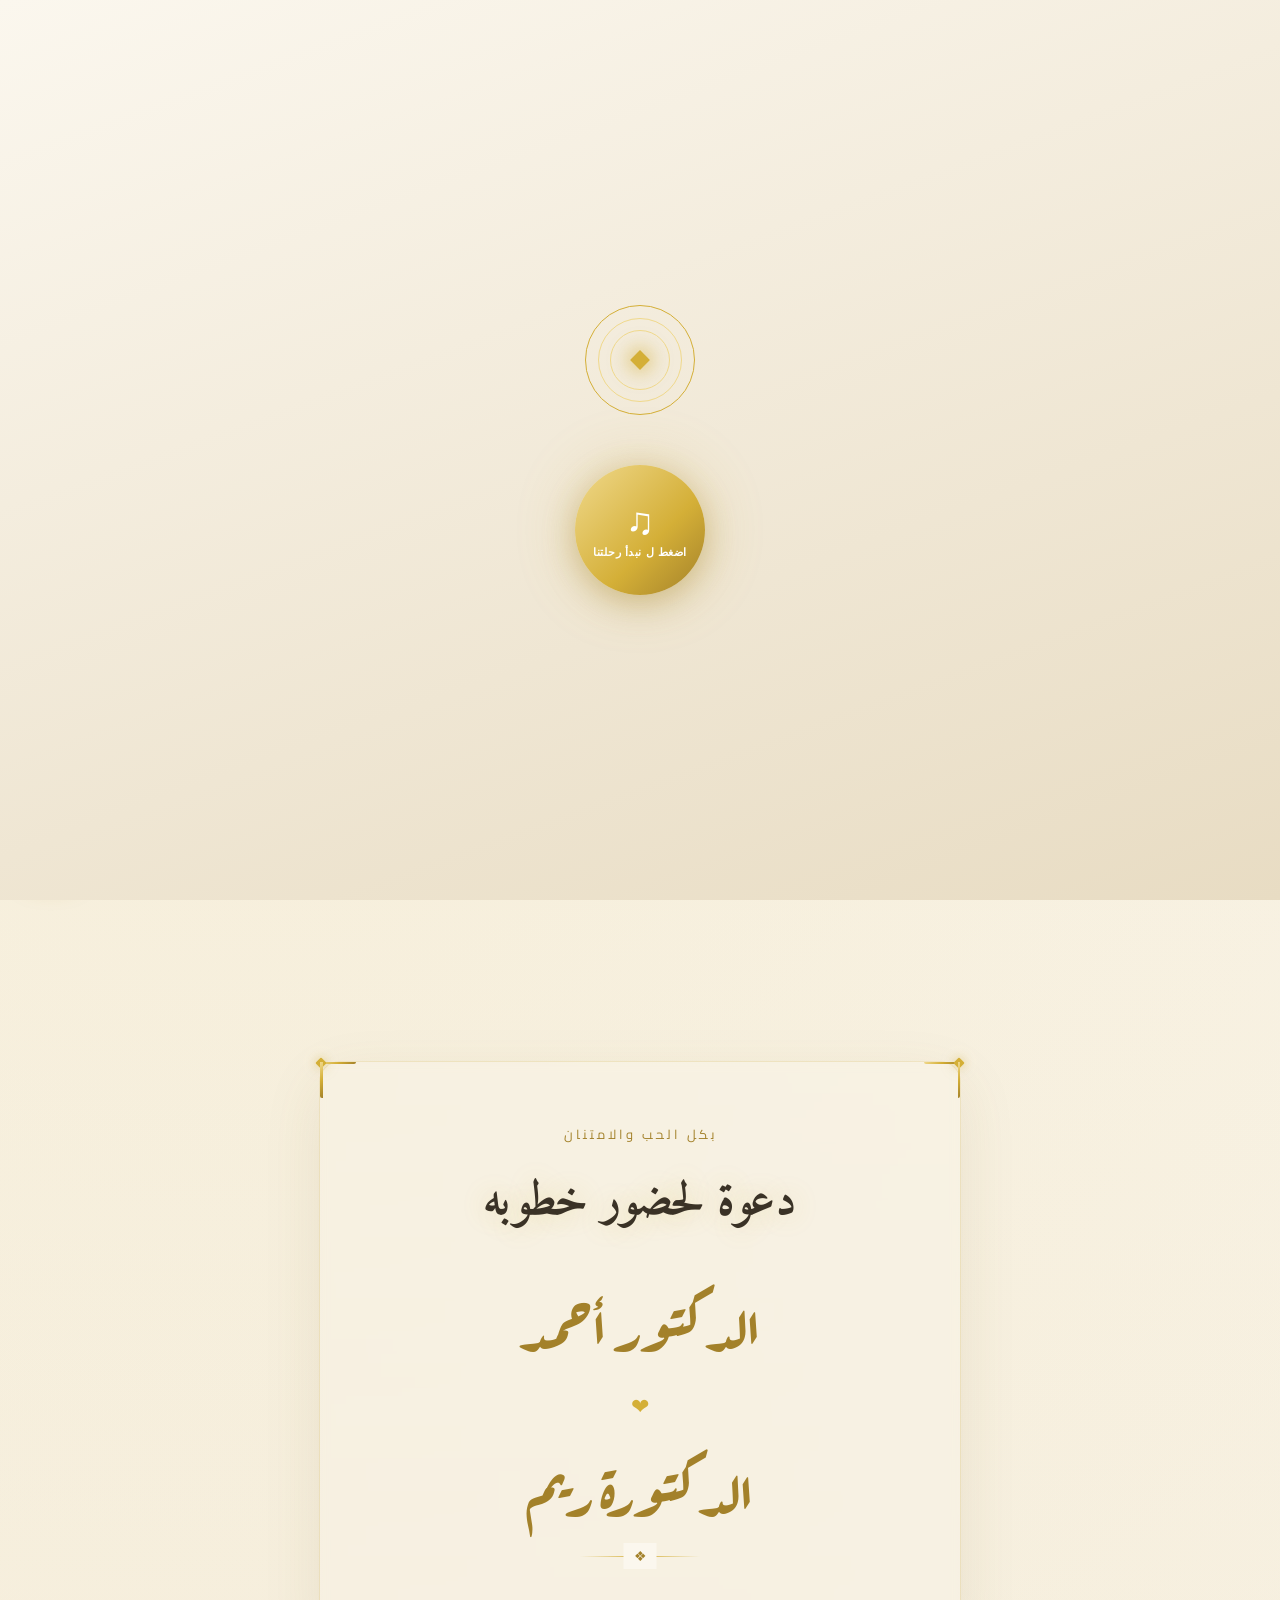
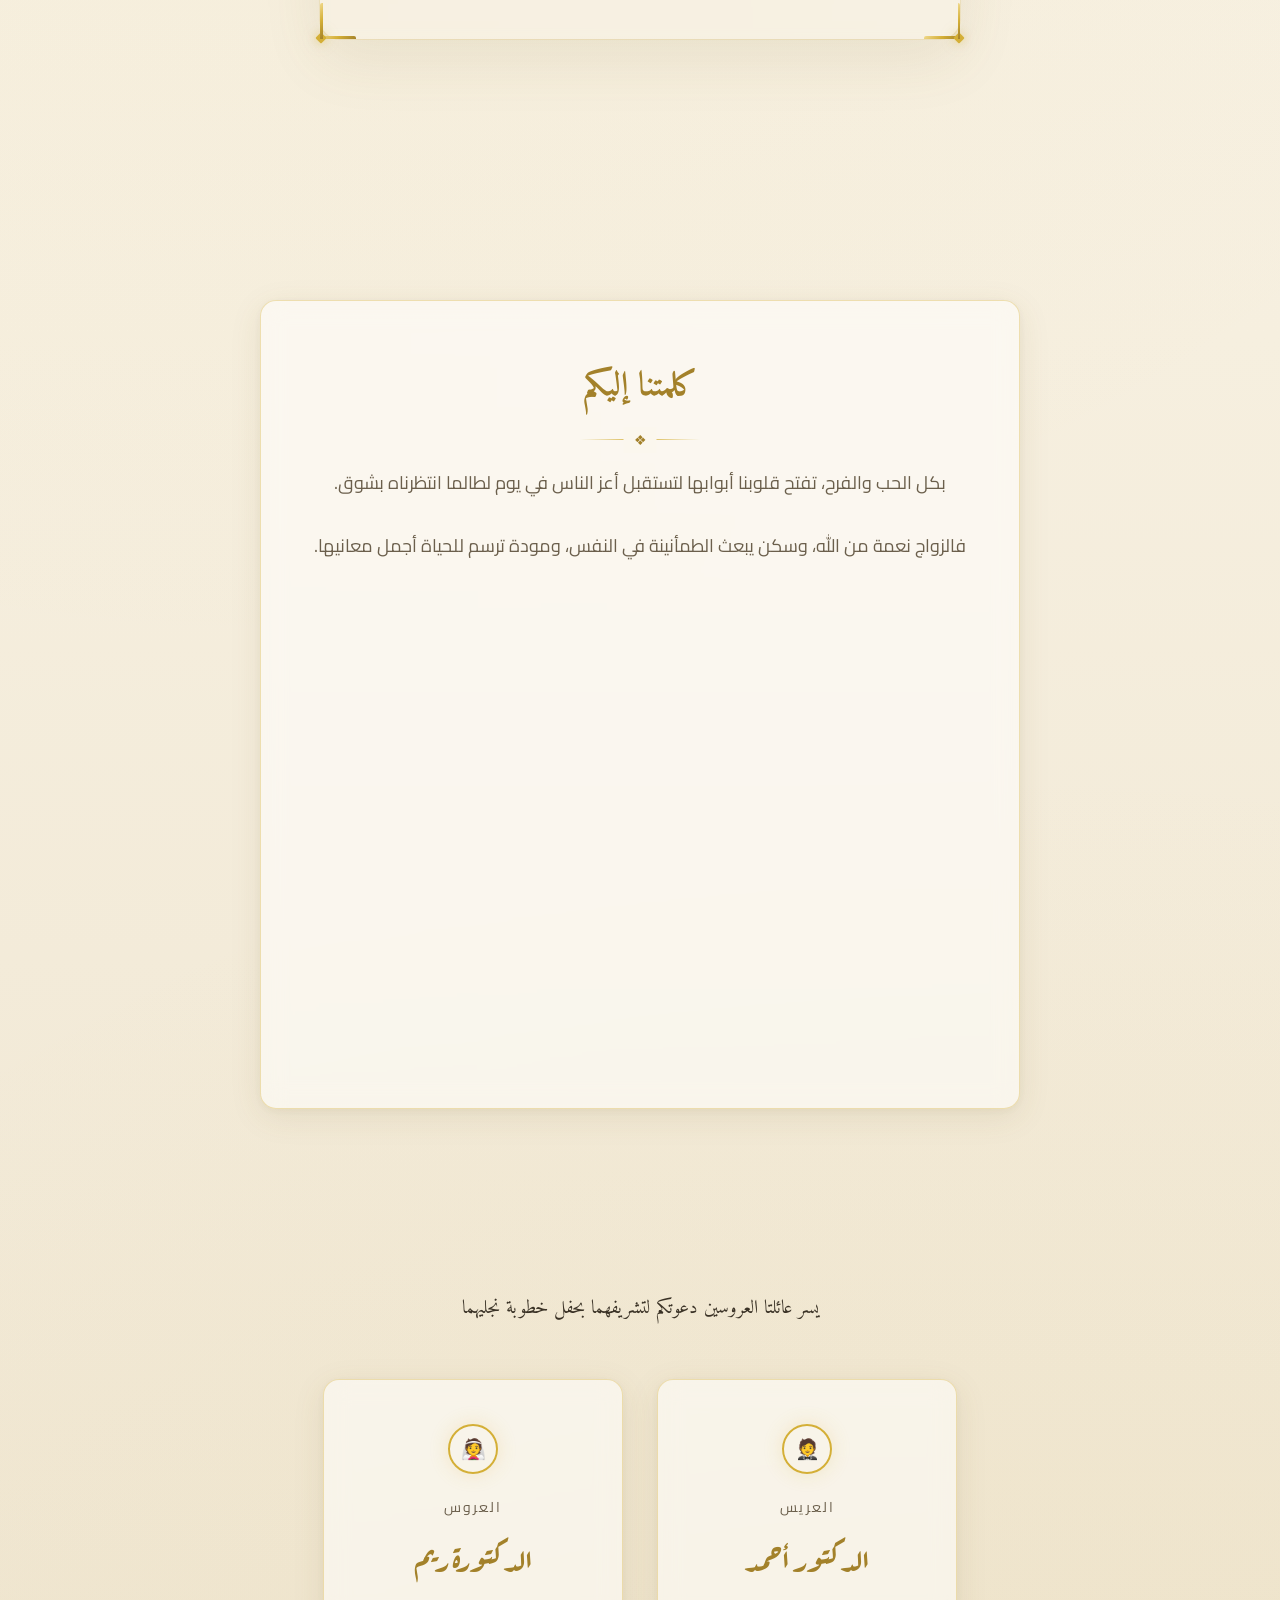
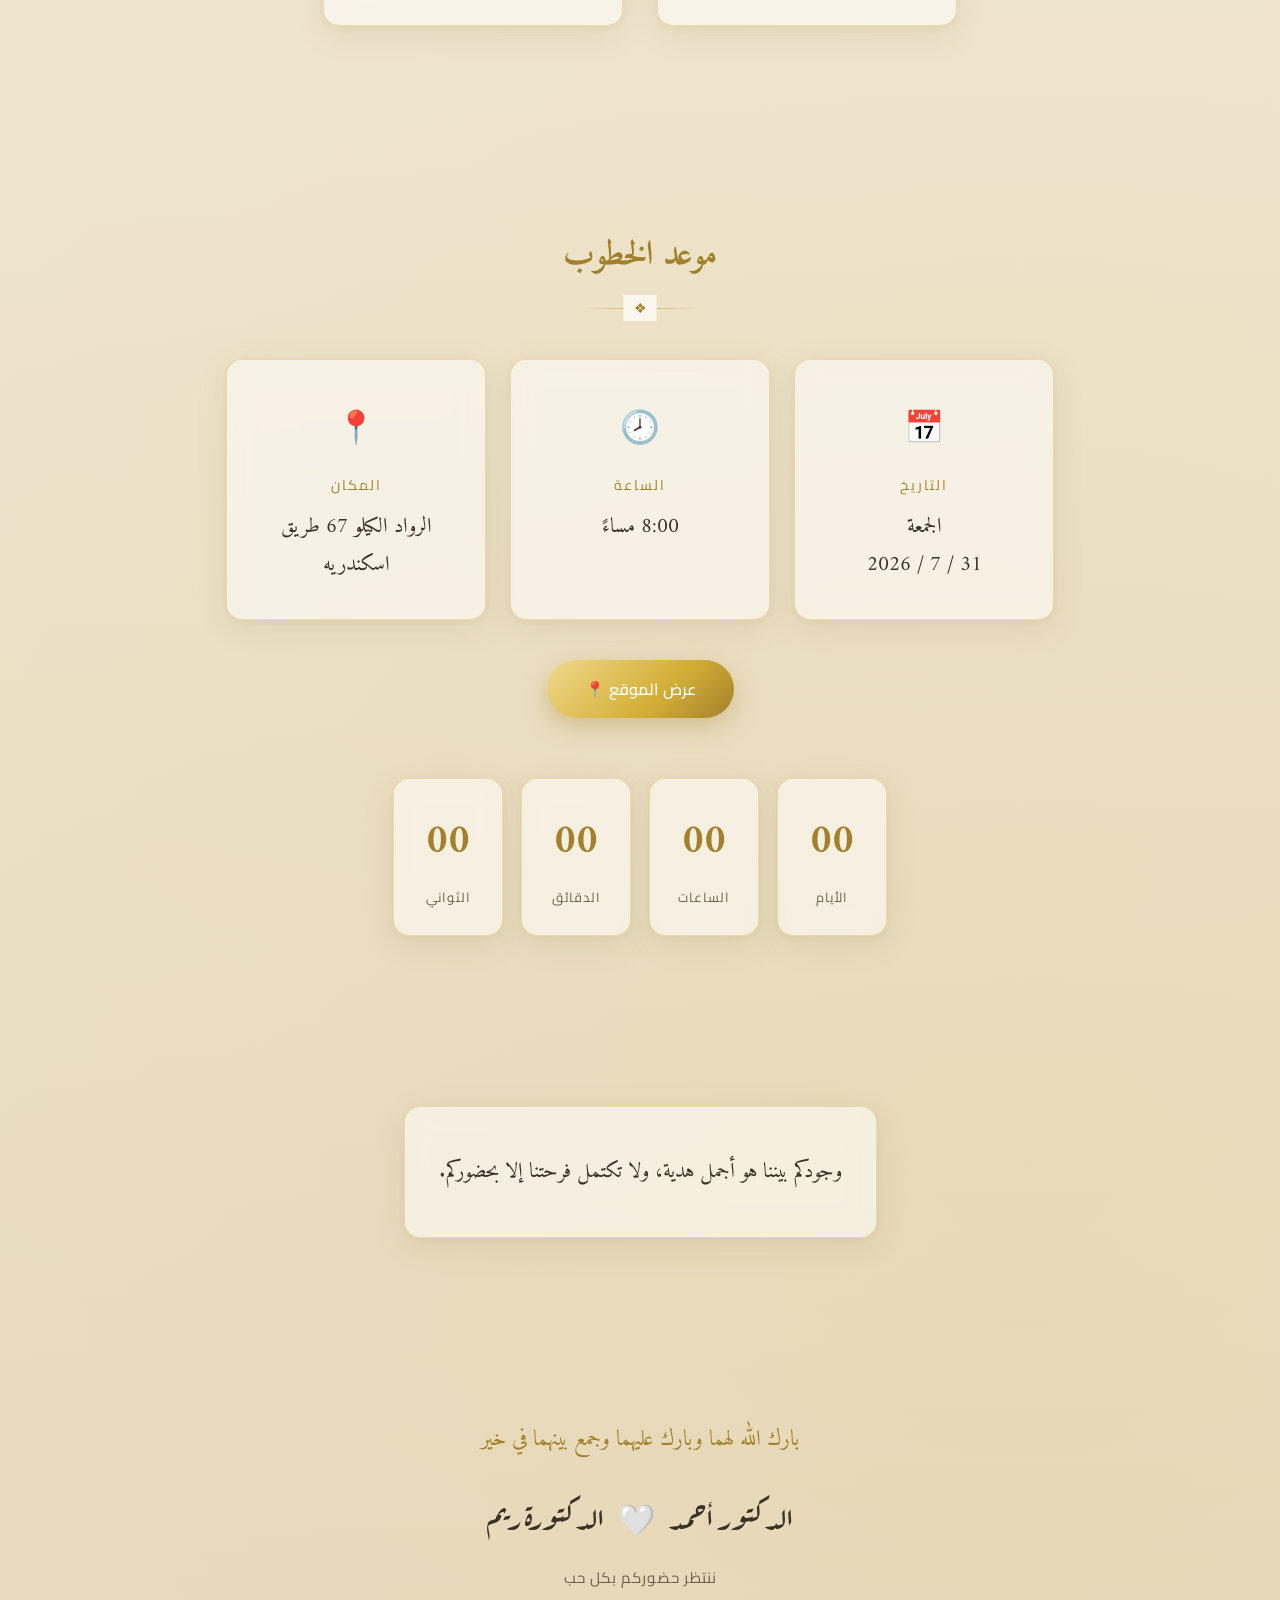
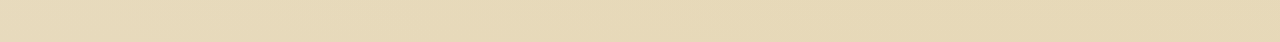
==== index.html @ cba362bc "update files" ====
<!doctype html>
<html lang="ar" dir="rtl">
    <head>
        <meta charset="UTF-8" />
        <meta
            name="viewport"
            content="width=device-width, initial-scale=1.0, maximum-scale=1.0"
        />
        <title>Engagement invitation</title>
        <link rel="icon" type="image/png" href="./Assets/ring.png" />
        <!-- ============================================================
     GOOGLE FONTS
     Amiri      : للخط العربي الكلاسيكي الفخم (العناوين والآية)
     Aref Ruqaa : لخط الأسماء بطابع خط الرقعة الفني
     Cairo      : للنصوص العادية بشكل عصري وواضح
============================================================ -->
        <link rel="preconnect" href="https://fonts.googleapis.com" />
        <link rel="preconnect" href="https://fonts.gstatic.com" crossorigin />
        <link
            href="https://fonts.googleapis.com/css2?family=Amiri:ital,wght@0,400;0,700;1,400&family=Aref+Ruqaa:wght@400;700&family=Cairo:wght@200;300;400;600;700;900&display=swap"
            rel="stylesheet"
        />

        <link rel="stylesheet" href="style.css" />
    </head>
    <body>
        <!-- شاشة التحميل — اضغط لتشغيل الموسيقى -->
        <div id="loader">
            <div class="loader-music-screen">
                <div class="loader-ornament">
                    <div class="loader-diamond"></div>
                </div>
                <button
                    id="musicStartBtn"
                    class="music-start-btn"
                    aria-label="تشغيل الموسيقى"
                >
                    <span class="music-start-icon">♫</span>
                    <span class="music-start-label">اضغط ل نبدأ رحلتنا </span>
                </button>
            </div>
        </div>

        <!-- زخارف جانبية ثابتة على اليمين واليسار -->
        <div class="side-decor side-decor-right" aria-hidden="true">
            <svg viewBox="0 0 80 900" preserveAspectRatio="xMidYMin slice">
                <use href="#side-ornament-pattern"></use>
            </svg>
        </div>
        <div class="side-decor side-decor-left" aria-hidden="true">
            <svg viewBox="0 0 80 900" preserveAspectRatio="xMidYMin slice">
                <use href="#side-ornament-pattern"></use>
            </svg>
        </div>

        <!-- زخارف الحديقة الجانبية (تضاف فوق الذهبية) -->
        <div class="garden-side garden-side-right" aria-hidden="true">
            <svg viewBox="0 0 80 900" preserveAspectRatio="xMidYMin slice">
                <use href="#garden-pattern"></use>
            </svg>
        </div>
        <div class="garden-side garden-side-left" aria-hidden="true">
            <svg viewBox="0 0 80 900" preserveAspectRatio="xMidYMin slice">
                <use href="#garden-pattern"></use>
            </svg>
        </div>

        <!-- أغصان خضراء متحركة في الخلفية -->
        <div class="garden-branch garden-branch-right" aria-hidden="true">
            <div class="garden-branch-inner">
                <div class="garden-branch-secondary"></div>
            </div>
        </div>
        <div class="garden-branch garden-branch-left" aria-hidden="true">
            <div class="garden-branch-inner">
                <div class="garden-branch-secondary"></div>
            </div>
        </div>

        <!-- تعريف نقش الزخرفة الجانبية المكرر (يُستخدم مرتين أعلاه) -->
        <svg width="0" height="0" style="position: absolute">
            <defs>
                <g id="side-ornament-medallion">
                    <circle
                        cx="40"
                        cy="40"
                        r="16"
                        fill="none"
                        stroke="#d4af37"
                        stroke-width="1"
                    />
                    <circle
                        cx="40"
                        cy="40"
                        r="9"
                        fill="none"
                        stroke="#d4af37"
                        stroke-width="0.8"
                    />
                    <path
                        d="M40 18 L47 40 L40 62 L33 40 Z"
                        fill="none"
                        stroke="#d4af37"
                        stroke-width="0.8"
                    />
                    <path
                        d="M18 40 L40 33 L62 40 L40 47 Z"
                        fill="none"
                        stroke="#d4af37"
                        stroke-width="0.8"
                    />
                </g>
                <pattern
                    id="side-ornament-pattern"
                    x="0"
                    y="0"
                    width="80"
                    height="180"
                    patternUnits="userSpaceOnUse"
                >
                    <line
                        x1="40"
                        y1="0"
                        x2="40"
                        y2="180"
                        stroke="#d4af37"
                        stroke-width="0.6"
                        stroke-dasharray="1 5"
                    />
                    <use href="#side-ornament-medallion" x="0" y="10" />
                    <path
                        d="M40 100 C 20 110, 20 140, 40 150 C 60 140, 60 110, 40 100 Z"
                        fill="none"
                        stroke="#d4af37"
                        stroke-width="0.8"
                    />
                    <circle cx="40" cy="125" r="3" fill="#d4af37" />
                </pattern>

                <!-- نقش أوراق وزهور الحديقة (Garden Patterns) -->
                <g id="garden-leaf">
                    <path
                        d="M0 0 C 8 -12, 20 -12, 28 0 C 20 12, 8 12, 0 0Z"
                        fill="var(--green-sage)"
                        opacity="0.5"
                    />
                    <path
                        d="M0 0 L 28 0"
                        stroke="var(--green-moss)"
                        stroke-width="0.8"
                        opacity="0.6"
                    />
                </g>
                <g id="garden-flower">
                    <circle
                        cx="0"
                        cy="-6"
                        r="5"
                        fill="var(--green-pale)"
                        opacity="0.45"
                    />
                    <circle
                        cx="6"
                        cy="2"
                        r="5"
                        fill="var(--green-pale)"
                        opacity="0.45"
                    />
                    <circle
                        cx="-6"
                        cy="2"
                        r="5"
                        fill="var(--green-pale)"
                        opacity="0.45"
                    />
                    <circle
                        cx="0"
                        cy="0"
                        r="3"
                        fill="var(--green-sage)"
                        opacity="0.6"
                    />
                </g>
                <g id="garden-vine">
                    <path
                        d="M0 0 Q 10 -15, 5 -30 T 10 -60"
                        fill="none"
                        stroke="var(--green-moss)"
                        stroke-width="1.5"
                        opacity="0.4"
                    />
                    <circle
                        cx="5"
                        cy="-30"
                        r="4"
                        fill="var(--green-pale)"
                        opacity="0.4"
                    />
                    <path
                        d="M5 -30 Q 12 -35, 8 -42"
                        fill="none"
                        stroke="var(--green-moss)"
                        stroke-width="1"
                        opacity="0.35"
                    />
                </g>
                <pattern
                    id="garden-pattern"
                    x="0"
                    y="0"
                    width="80"
                    height="200"
                    patternUnits="userSpaceOnUse"
                >
                    <use
                        href="#garden-leaf"
                        x="25"
                        y="20"
                        transform="scale(0.8) rotate(-20 40 20)"
                    />
                    <use
                        href="#garden-flower"
                        x="30"
                        y="70"
                        transform="scale(0.7)"
                    />
                    <use
                        href="#garden-vine"
                        x="35"
                        y="140"
                        transform="scale(0.9)"
                    />
                    <use
                        href="#garden-leaf"
                        x="20"
                        y="110"
                        transform="scale(0.6) rotate(30 40 110)"
                    />
                    <use
                        href="#garden-flower"
                        x="35"
                        y="170"
                        transform="scale(0.5)"
                    />
                </pattern>
            </defs>
        </svg>

        <!-- زهور متساقطة من الجانبين أثناء التمرير -->
        <div id="side-flowers" aria-hidden="true"></div>

        <!-- جسيمات ذهبية وبتلات عائمة في الخلفية -->
        <div id="particles"></div>

        <!-- ============================================================
     القسم 1: الافتتاحية الدينية
============================================================ -->
        <section id="opening">
            <p class="opening-line" id="bismillah">بسم الله الرحمن الرحيم</p>
            <p class="opening-line" id="ayah">
                ﴿ وَمِنْ آيَاتِهِ أَنْ خَلَقَ لَكُم مِّنْ أَنفُسِكُمْ أَزْوَاجًا
                لِّتَسْكُنُوا إِلَيْهَا وَجَعَلَ بَيْنَكُم مَّوَدَّةً وَرَحْمَةً
                ﴾
            </p>
            <p class="opening-line" id="sadaqallah">صدق الله العظيم</p>
        </section>

        <!-- ============================================================
     القسم 2: العنوان الرئيسي والأسماء
============================================================ -->
        <section id="hero">
            <div class="hero-frame reveal">
                <div class="corner tl"><div class="diamond"></div></div>
                <div class="corner tr"><div class="diamond"></div></div>
                <div class="corner bl"><div class="diamond"></div></div>
                <div class="corner br"><div class="diamond"></div></div>

                <p class="eyebrow">بكل الحب والامتنان</p>
                <h1 class="main-title">دعوة لحضور خطوبه</h1>

                <div class="names-wrap">
                    <div class="name">الدكتور أحمد</div>
                    <div class="heart">❤</div>
                    <div class="name">الدكتورة ريم</div>
                </div>

                <div class="gold-divider"></div>
            </div>
        </section>

        <!-- ============================================================
     القسم 3: الكلمة الرئيسية
============================================================ -->
        <section id="speech">
            <div class="speech-card glass-card reveal">
                <h2 class="section-title">كلمتنا إليكم</h2>
                <div class="gold-divider"></div>
                <div class="speech-text" id="speechText">
                    <p>
                        بكل الحب والفرح، تفتح قلوبنا أبوابها لتستقبل أعز الناس
                        في يوم لطالما انتظرناه بشوق.
                    </p>
                    <p>
                        فالزواج نعمة من الله، وسكن يبعث الطمأنينة في النفس،
                        ومودة ترسم للحياة أجمل معانيها.
                    </p>
                    <p>
                        ونحن، إذ نتهيأ لنبدأ معًا رحلة جديدة، نستحضر قول الله
                        تعالى في المودة والرحمة بين الزوجين.
                    </p>
                    <p>
                        نتشرف بحضوركم في هذه المناسبة الغالية على قلوبنا،
                        فوجودكم يزيدها بهاءً ويضفي عليها معنى أعمق.
                    </p>
                    <p>
                        مشاركتكم لنا هذه اللحظة تزيد فرحتنا وتجعلها ذكرى لا
                        تُنسى في سجل الأيام الجميلة.
                    </p>
                    <p>
                        فحضوركم يسعدنا، ويجعل من هذا اليوم عرسًا يليق بمحبتكم
                        الصادقة وصحبتكم الكريمة.
                    </p>
                    <p>
                        نحتفل اليوم ببداية رحلة جديدة، عنوانها الوفاء، وزادها
                        الصبر، وغايتها رضا الله سبحانه.
                    </p>
                    <p>
                        ونسأل الله أن يديم بيننا المودة والرحمة، وأن يجعل هذا
                        الزواج بداية خير وبركة وسعادة تدوم.
                    </p>
                    <p>
                        فأهلاً بكم أحبتنا، في يوم نخطّ فيه أجمل بداياتنا، ونكتب
                        أول سطر في قصة عمرنا معًا.
                    </p>
                </div>
            </div>
        </section>

        <!-- ============================================================
     القسم 4: دعوة عائلتي العروسين
============================================================ -->
        <section id="family">
            <p class="family-intro reveal">
                يسر عائلتا العروسين دعوتكم لتشريفهما بحفل خطوبة نجليهما
            </p>
            <div class="couple-cards">
                <div class="couple-card glass-card shimmer-border reveal">
                    <div class="ring">🤵</div>
                    <p class="role">العريس</p>
                    <p class="cname">الدكتور أحمد</p>
                </div>
                <div class="couple-card glass-card shimmer-border reveal">
                    <div class="ring">👰</div>
                    <p class="role">العروس</p>
                    <p class="cname">الدكتورة ريم</p>
                </div>
            </div>
        </section>

        <!-- ============================================================
     القسم 5: موعد الحفل + العد التنازلي
============================================================ -->
        <section id="details">
            <h2 class="section-title reveal">موعد الخطوب</h2>
            <div class="gold-divider reveal"></div>

            <div class="details-grid">
                <div class="detail-card glass-card reveal">
                    <span class="icon">📅</span>
                    <p class="label">التاريخ</p>
                    <p class="value">الجمعة<br />31 / 7 / 2026</p>
                </div>
                <div class="detail-card glass-card reveal">
                    <span class="icon">🕗</span>
                    <p class="label">الساعة</p>
                    <p class="value">8:00 مساءً</p>
                </div>
                <div class="detail-card glass-card reveal">
                    <span class="icon">📍</span>
                    <p class="label">المكان</p>
                    <p class="value">الرواد الكيلو 67 طريق اسكندريه</p>
                </div>
            </div>

            <a
                class="map-btn reveal"
                href="https://maps.app.goo.gl/qKMHDVaSjHWZFryL8?g_st=aw"
                target="_blank"
                rel="noopener"
            >
                عرض الموقع 📍
            </a>

            <!-- العد التنازلي -->
            <div class="countdown reveal" id="countdown">
                <div class="count-box">
                    <span class="count-num" id="cd-days">00</span>
                    <p class="count-label">الأيام</p>
                </div>
                <div class="count-box">
                    <span class="count-num" id="cd-hours">00</span>
                    <p class="count-label">الساعات</p>
                </div>
                <div class="count-box">
                    <span class="count-num" id="cd-minutes">00</span>
                    <p class="count-label">الدقائق</p>
                </div>
                <div class="count-box">
                    <span class="count-num" id="cd-seconds">00</span>
                    <p class="count-label">الثواني</p>
                </div>
            </div>
        </section>

        <!-- ============================================================
     القسم 7: رسالة للضيوف
============================================================ -->
        <section id="guest-message">
            <div class="message-card glass-card shimmer-border reveal">
                وجودكم بيننا هو أجمل هدية، ولا تكتمل فرحتنا إلا بحضوركم.
            </div>
        </section>

        <!--
============================================================
     التذييل
============================================================
-->
        <footer>
            <p class="footer-dua reveal">
                بارك الله لهما وبارك عليهما وجمع بينهما في خير
            </p>
            <div class="footer-names reveal">
                <span>الدكتور أحمد</span>
                <span>🤍</span>
                <span>الدكتورة ريم</span>
            </div>
            <p class="footer-wait reveal">ننتظر حضوركم بكل حب</p>
        </footer>

        <!-- مؤشر صغير لحالة الموسيقى (يظهر بعد الضغط على زر التشغيل) -->
        <div
            id="music-indicator"
            aria-label="حالة الموسيقى"
            title="الموسيقى تعمل — اضغط للكتم"
        >
            <span class="dot" id="musicDot"></span>
            <span id="musicIcon">🔊</span>
        </div>

        <!-- الموسيقى الخلفية — ضع ملف music.mp3 بجانب هذا الملف -->
        <audio id="bgMusic" src="music.mp3" loop preload="auto"></audio>

        <script src="script.js"></script>
    </body>
</html>
---- style.css ----
/* ==========================================================
   CSS VARIABLES — لوحة الألوان الفاخرة
========================================================== */
:root{
  --white:#ffffff;
  --ivory:#fbf7ee;
  --cream:#f6efdf;
  --beige:#e8dcc3;
  --gold:#d4af37;
  --gold-light:#f0d98c;
  --gold-dark:#a3812a;
  --ink:#3a3226;
  --ink-soft:#6b5f4c;
  --shadow:rgba(120,95,35,0.18);
  --glass:rgba(255,255,255,0.55);
  --glass-border:rgba(212,175,55,0.35);
  --green-sage:#8a9a6e;
  --green-moss:#7a8c62;
  --green-pale:#c7d9b7;
}

*{ box-sizing:border-box; margin:0; padding:0; }

html{ scroll-behavior:smooth; }

body{
  font-family:'Cairo', sans-serif;
  background:
    radial-gradient(circle at 20% 10%, rgba(212,175,55,0.08), transparent 40%),
    radial-gradient(circle at 80% 90%, rgba(212,175,55,0.10), transparent 45%),
    linear-gradient(180deg, var(--ivory), var(--cream) 40%, var(--beige) 100%);
  color:var(--ink);
  overflow-x:hidden;
  position:relative;
  min-height:100vh;
}

/* نقش خلفية إسلامي هندسي خفيف باستخدام SVG مكرر */
body::before{
  content:"";
  position:fixed;
  inset:0;
  z-index:0;
  pointer-events:none;
  opacity:0.35;
  background-image:url("data:image/svg+xml,%3Csvg xmlns='http://www.w3.org/2000/svg' width='140' height='140' viewBox='0 0 140 140'%3E%3Cg fill='none' stroke='%23d4af37' stroke-width='0.6' opacity='0.35'%3E%3Ccircle cx='70' cy='70' r='34'/%3E%3Ccircle cx='0' cy='0' r='34'/%3E%3Ccircle cx='140' cy='0' r='34'/%3E%3Ccircle cx='0' cy='140' r='34'/%3E%3Ccircle cx='140' cy='140' r='34'/%3E%3Cpath d='M70 36 L104 70 L70 104 L36 70 Z'/%3E%3C/g%3E%3C/svg%3E");
  background-size:140px 140px;
  animation:bgDrift 60s linear infinite;
}
@keyframes bgDrift{
  from{ background-position:0 0; }
  to{ background-position:280px 280px; }
}


section{ position:relative; z-index:1; }

/* ==========================================================
   زخارف جانبية ثابتة (يمين ويسار) — إطار زفافي مزخرف
========================================================== */
.side-decor{
  position:fixed;
  top:0;
  height:100vh;
  width:70px;
  z-index:3;
  pointer-events:none;
  opacity:0.55;
  overflow:hidden;
}
.side-decor svg{
  width:100%;
  height:100%;
  animation:sideDecorDrift 40s linear infinite;
}
.side-decor-right{
  right:0;
  border-left:1px solid rgba(212,175,55,0.25);
  background:linear-gradient(to left, rgba(212,175,55,0.05), transparent);
}
.side-decor-left{
  left:0;
  border-right:1px solid rgba(212,175,55,0.25);
  background:linear-gradient(to right, rgba(212,175,55,0.05), transparent);
  transform:scaleX(-1); /* عكس الزخرفة لتكون مرآة للجهة اليمنى */
}
@keyframes sideDecorDrift{
  from{ transform:translateY(0); }
  to{ transform:translateY(-180px); }
}

@media (max-width:760px){
  .side-decor{ width:34px; opacity:0.4; }
  .garden-branch{ width:60px; opacity:0.3; }
  .garden-side{ width:34px; opacity:0.25; }
  .bird{ opacity:0.5; }
}
@media (max-width:480px){
  .side-decor{ display:none; }
  .garden-branch{ width:40px; opacity:0.2; }
  .garden-side{ display:none; }
  .bird{ opacity:0.35; transform:scale(0.7); }
}

@media print{
  .garden-branch,
  .garden-side,
  .bird{ display:none !important; }
}

/* ==========================================================
   شاشة التحميل الأولى
========================================================== */
#loader{
  position:fixed; inset:0; z-index:9999;
  background:linear-gradient(160deg, var(--ivory), var(--beige));
  display:flex; align-items:center; justify-content:center;
  transition:opacity 1.1s ease, visibility 1.1s ease;
}
#loader.hide{ opacity:0; visibility:hidden; }
.loader-ornament{
  width:110px; height:110px;
  border:1.5px solid var(--gold);
  border-radius:50%;
  display:flex; align-items:center; justify-content:center;
  position:relative;
  animation:loaderSpin 3s linear infinite;
}
.loader-ornament::before,
.loader-ornament::after{
  content:"";
  position:absolute; inset:12px;
  border:1px solid var(--gold-light);
  border-radius:50%;
}
.loader-ornament::after{ inset:24px; }
.loader-diamond{
  width:14px; height:14px;
  background:var(--gold);
  transform:rotate(45deg);
  box-shadow:0 0 18px 4px rgba(212,175,55,0.55);
}
@keyframes loaderSpin{ to{ transform:rotate(360deg); } }

.loader-music-screen{
  display:flex; flex-direction:column;
  align-items:center; gap:50px;
}
.music-start-btn{
  background:linear-gradient(135deg, var(--gold-light), var(--gold) 60%, var(--gold-dark));
  border:none;
  border-radius:50%;
  width:130px; height:130px;
  cursor:pointer;
  display:flex; flex-direction:column;
  align-items:center; justify-content:center;
  gap:6px;
  box-shadow:0 8px 32px rgba(163,129,42,0.4), 0 0 60px rgba(212,175,55,0.25);
  transition:transform .4s ease, box-shadow .4s ease;
  animation:musicBtnPulse 2.5s ease-in-out infinite;
  position:relative;
}
.music-start-btn:hover{
  transform:scale(1.08);
  box-shadow:0 14px 40px rgba(163,129,42,0.55), 0 0 80px rgba(212,175,55,0.35);
}
.music-start-btn:active{
  transform:scale(0.95);
}
.music-start-icon{
  font-size:38px;
  color:var(--white);
  line-height:1;
}
.music-start-label{
  font-size:11px;
  color:var(--white);
  font-weight:600;
  letter-spacing:0.5px;
}
.music-start-sub{
  font-size:10px;
  color:rgba(255,255,255,0.8);
  font-family:'Amiri', serif;
}
@keyframes musicBtnPulse{
  0%,100%{ transform:scale(1); box-shadow:0 8px 32px rgba(163,129,42,0.4), 0 0 60px rgba(212,175,55,0.25); }
  50%{ transform:scale(1.05); box-shadow:0 8px 32px rgba(163,129,42,0.5), 0 0 80px rgba(212,175,55,0.35); }
}

/* ==========================================================
   جسيمات ذهبية عائمة (خلفية دائمة)
========================================================== */
#particles{
  position:fixed; inset:0;
  pointer-events:none;
  z-index:2;
  overflow:hidden;
}
.particle{
  position:absolute;
  bottom:-10px;
  width:6px; height:6px;
  background:radial-gradient(circle, var(--gold-light), var(--gold));
  border-radius:50%;
  opacity:0.7;
  box-shadow:0 0 6px 1px rgba(212,175,55,0.6);
  animation:floatUp linear infinite;
}
@keyframes floatUp{
  0%{ transform:translateY(0) translateX(0) scale(1); opacity:0; }
  10%{ opacity:0.8; }
  100%{ transform:translateY(-110vh) translateX(var(--drift,20px)) scale(0.4); opacity:0; }
}

/* بتلات عائمة (petals) */
.petal{
  position:absolute; top:-20px;
  font-size:18px;
  color:var(--gold);
  opacity:0.55;
  animation:petalFall linear infinite;
  user-select:none;
}
@keyframes petalFall{
  0%{ transform:translateY(0) rotate(0deg); opacity:0; }
  10%{ opacity:0.6; }
  100%{ transform:translateY(115vh) rotate(360deg); opacity:0; }
}

/* ==========================================================
   غصن أخضر متحرك في الخلفية (Garden Branches)
========================================================== */
.garden-branch{
  position:fixed;
  top:0;
  height:100vh;
  width:120px;
  z-index:0;
  pointer-events:none;
  opacity:0.4;
  overflow:hidden;
}
.garden-branch-right{
  right:0;
}
.garden-branch-left{
  left:0;
  transform:scaleX(-1);
}
.garden-branch::before,
.garden-branch::after{
  content:"";
  position:absolute;
  border-radius:50%;
}
/* branch trunk */
.garden-branch::before{
  bottom:0;
  left:50%;
  width:8px;
  height:70%;
  background:linear-gradient(to top, var(--green-moss), var(--green-sage));
  border-radius:4px;
  transform-origin:bottom center;
}
/* branch foliage curve */
.garden-branch::after{
  bottom:30%;
  left:50%;
  width:60px;
  height:100px;
  background:radial-gradient(ellipse at center, var(--green-sage), transparent 70%);
  transform-origin:center bottom;
}

@keyframes branchSway{
  0%,100%{ transform:rotate(-2deg); }
  50%{ transform:rotate(3deg); }
}
.garden-branch-right .garden-branch-inner{
  animation:branchSway 6s ease-in-out infinite;
  transform-origin:bottom center;
}
.garden-branch-left .garden-branch-inner{
  animation:branchSway 6s ease-in-out infinite;
  animation-delay:-3s;
  transform-origin:bottom center;
}

/* branch secondary shapes */
.garden-branch-secondary{
  position:absolute;
  bottom:25%;
  left:40%;
  width:50px;
  height:80px;
  background:radial-gradient(ellipse at center, var(--green-pale), transparent 65%);
  border-radius:50%;
  animation:branchSway 7s ease-in-out infinite;
  transform-origin:bottom center;
}
.garden-branch-left .garden-branch-secondary{
  animation-delay:-1.5s;
}

/* ==========================================================
   زخارف الحديقة الجانبية (Garden Side Decorations)
========================================================== */
.garden-side{
  position:fixed;
  top:0;
  height:100vh;
  width:70px;
  z-index:2;
  pointer-events:none;
  opacity:0.35;
  overflow:hidden;
}
.garden-side svg{
  width:100%;
  height:100%;
  animation:gardenSway 8s ease-in-out infinite;
}
.garden-side-right{
  right:0;
}
.garden-side-left{
  left:0;
  transform:scaleX(-1);
}
@keyframes gardenSway{
  0%,100%{ transform:rotate(-1.5deg) translateY(0); }
  50%{ transform:rotate(1.5deg) translateY(-4px); }
}

/* ==========================================================
   طيور متحركة (Animated Birds)
========================================================== */
.bird{
  position:fixed;
  z-index:1;
  pointer-events:none;
  color:var(--green-moss);
  opacity:0.7;
}
.bird svg{
  width:100%;
  height:100%;
  animation:birdFlap var(--flap-speed,0.4s) ease-in-out infinite;
}

.bird-fly{
  animation:birdFly var(--fly-duration,10s) ease-in-out forwards;
}
.bird-fly-rtl{
  animation:birdFlyRTL var(--fly-duration,10s) ease-in-out forwards;
}

@keyframes birdFly{
  0%{ transform:translateX(-20vw) translateY(0) scaleX(1); opacity:0; }
  5%{ opacity:0.7; }
  45%{ transform:translateX(40vw) translateY(calc(var(--fly-drift,-30px))) scaleX(1); }
  95%{ opacity:0.7; }
  100%{ transform:translateX(120vw) translateY(0) scaleX(1); opacity:0; }
}
@keyframes birdFlyRTL{
  0%{ transform:translateX(120vw) translateY(0) scaleX(-1); opacity:0; }
  5%{ opacity:0.7; }
  45%{ transform:translateX(40vw) translateY(calc(var(--fly-drift,-30px))) scaleX(-1); }
  95%{ opacity:0.7; }
  100%{ transform:translateX(-20vw) translateY(0) scaleX(-1); opacity:0; }
}
@keyframes birdFlap{
  0%,100%{ transform:scaleY(1); }
  50%{ transform:scaleY(0.6); }
}

/* ==========================================================
   زهور متساقطة من الجانبين أثناء التمرير (Falling Side Flowers)
========================================================== */
#side-flowers{
  position:fixed;
  inset:0;
  pointer-events:none;
  z-index:2;
  overflow:hidden;
}

.side-flower{
  position:fixed;
  pointer-events:none;
  will-change:transform;
  opacity:0.6;
  line-height:1;
  animation:flowerFall linear forwards;
  z-index:2;
}
.side-flower--left{
  left:8px;
}
.side-flower--right{
  right:8px;
}
.side-flower--exiting{
  opacity:0 !important;
  transition:opacity 0.6s ease;
  animation:none;
}

@keyframes flowerFall{
  0%{
    transform:translateY(0) translateX(0) rotate(0deg);
    opacity:0;
  }
  4%{
    opacity:var(--flower-opacity, 0.6);
  }
  20%{
    transform:translateY(20vh) translateX(var(--sway-1, 15px)) rotate(var(--rot-1, 30deg));
  }
  40%{
    transform:translateY(40vh) translateX(var(--sway-2, -10px)) rotate(var(--rot-2, 80deg));
  }
  60%{
    transform:translateY(60vh) translateX(var(--sway-3, 20px)) rotate(var(--rot-3, 130deg));
  }
  80%{
    transform:translateY(80vh) translateX(var(--sway-4, -8px)) rotate(var(--rot-4, 170deg));
    opacity:var(--flower-opacity, 0.6);
  }
  100%{
    transform:translateY(105vh) translateX(var(--sway-5, 5px)) rotate(var(--rot-5, 200deg));
    opacity:0;
  }
}

/* ==========================================================
   عناصر عامة: خطوط ذهبية، فواصل، بطاقات زجاجية
========================================================== */
.gold-divider{
  width:120px; height:1px;
  margin:22px auto;
  background:linear-gradient(90deg, transparent, var(--gold), transparent);
  position:relative;
}
.gold-divider::before{
  content:"❖";
  position:absolute; top:50%; left:50%;
  transform:translate(-50%,-50%);
  background:var(--ivory);
  padding:0 10px;
  color:var(--gold-dark);
  font-size:14px;
}

.shimmer-border{
  position:relative;
  border:1.5px solid var(--gold);
  overflow:hidden;
  border-radius:16px;
}
.shimmer-border::after{
  content:"";
  position:absolute; top:0; left:-150%;
  width:60%; height:100%;
  background:linear-gradient(120deg, transparent, rgba(255,255,255,0.65), transparent);
  animation:shimmerSlide 4.5s ease-in-out infinite;
}
@keyframes shimmerSlide{
  0%{ left:-150%; }
  55%{ left:150%; }
  100%{ left:150%; }
}

.glass-card{
  background:var(--glass);
  border:1px solid var(--glass-border);
  backdrop-filter:blur(12px);
  -webkit-backdrop-filter:blur(12px);
  border-radius:16px;
  box-shadow:0 8px 32px rgba(120,95,35,0.10), 0 2px 8px rgba(120,95,35,0.06);
  transition:transform .35s ease, box-shadow .35s ease;
}
.glass-card:hover{
  transform:translateY(-4px);
  box-shadow:0 16px 48px rgba(120,95,35,0.16), 0 4px 12px rgba(120,95,35,0.08);
}

/* ظهور تدريجي عند التمرير */
.reveal{
  opacity:0;
  transform:translateY(36px);
  transition:opacity 1s ease, transform 1s ease;
}
.reveal.show{
  opacity:1;
  transform:translateY(0);
}

/* ==========================================================
   1) شاشة الافتتاح — بسم الله / الآية / صدق الله العظيم
========================================================== */
#opening{
  min-height:100vh;
  display:flex; flex-direction:column;
  align-items:center; justify-content:center;
  text-align:center;
  padding:30px 18px;
  position:relative;
}
.opening-line{
  opacity:0;
  transform:translateY(14px);
  transition:opacity 1.4s ease, transform 1.4s ease;
  font-family:'Amiri', serif;
  color:var(--gold-dark);
}
.opening-line.show{ opacity:1; transform:translateY(0); }

#bismillah{
  font-size:clamp(26px, 5vw, 42px);
  font-weight:700;
  margin-bottom:34px;
  letter-spacing:1px;
}
#ayah{
  font-size:clamp(19px, 3.4vw, 28px);
  line-height:2.1;
  max-width:780px;
  color:var(--ink);
  font-style:italic;
  margin-bottom:26px;
}
#sadaqallah{
  font-size:clamp(16px, 2.6vw, 20px);
  color:var(--gold-dark);
}
.scroll-hint{
  position:absolute; bottom:34px;
  font-size:13px; color:var(--ink-soft);
  opacity:0; transition:opacity 1.5s ease 1s;
  display:flex; flex-direction:column; align-items:center; gap:6px;
}
.scroll-hint.show{ opacity:0.85; }
.scroll-hint span{
  width:1px; height:34px;
  background:linear-gradient(var(--gold), transparent);
  animation:hintPulse 1.8s ease-in-out infinite;
}
@keyframes hintPulse{ 0%,100%{opacity:0.3;} 50%{opacity:1;} }

/* ==========================================================
   2) البطل الرئيسي — العنوان والأسماء
========================================================== */
#hero{
  min-height:100vh;
  display:flex; flex-direction:column;
  align-items:center; justify-content:center;
  text-align:center;
  padding:60px 20px;
  overflow:hidden;
}
.hero-frame{
  position:relative;
  padding:60px 34px;
  max-width:640px;
  width:100%;
  border-radius:20px;
  background:rgba(255,255,255,0.15);
  backdrop-filter:blur(4px);
  -webkit-backdrop-filter:blur(4px);
  box-shadow:0 0 0 1px rgba(212,175,55,0.15), 0 20px 60px rgba(120,95,35,0.10);
}
.corner{
  position:absolute;
  width:72px; height:72px;
  opacity:1;
  pointer-events:none;
}
.corner::before{
  content:"";
  position:absolute;
  background:linear-gradient(135deg, var(--gold-light), var(--gold), var(--gold-dark));
}
.corner::after{
  content:"";
  position:absolute;
  background:linear-gradient(135deg, var(--gold-light), var(--gold), var(--gold-dark));
}
.corner.tl{ top:0; right:0; }
.corner.tl::before{ top:0; right:0; width:36px; height:2.5px; border-radius:0 0 0 2px; }
.corner.tl::after{ top:0; right:0; width:2.5px; height:36px; border-radius:0 0 2px 0; }
.corner.tr{ top:0; left:0; }
.corner.tr::before{ top:0; left:0; width:36px; height:2.5px; border-radius:0 0 2px 0; }
.corner.tr::after{ top:0; left:0; width:2.5px; height:36px; border-radius:0 0 0 2px; }
.corner.bl{ bottom:0; right:0; }
.corner.bl::before{ bottom:0; right:0; width:36px; height:2.5px; border-radius:2px 0 0 0; }
.corner.bl::after{ bottom:0; right:0; width:2.5px; height:36px; border-radius:0 2px 0 0; }
.corner.br{ bottom:0; left:0; }
.corner.br::before{ bottom:0; left:0; width:36px; height:2.5px; border-radius:0 2px 0 0; }
.corner.br::after{ bottom:0; left:0; width:2.5px; height:36px; border-radius:2px 0 0 0; }

/* Small diamond accent at each corner tip */
.corner .diamond{
  position:absolute;
  width:8px; height:8px;
  background:var(--gold);
  transform:rotate(45deg);
  border-radius:1px;
  box-shadow:0 0 10px rgba(212,175,55,0.5), 0 0 20px rgba(212,175,55,0.2);
}
.corner.tl .diamond{ top:-3px; right:-3px; }
.corner.tr .diamond{ top:-3px; left:-3px; }
.corner.bl .diamond{ bottom:-3px; right:-3px; }
.corner.br .diamond{ bottom:-3px; left:-3px; }

.eyebrow{
  letter-spacing:3px;
  font-size:13px;
  color:var(--gold-dark);
  text-transform:uppercase;
  margin-bottom:14px;
}
.main-title{
  font-family:'Amiri', serif;
  font-weight:700;
  font-size:clamp(30px, 5.2vw, 48px);
  color:var(--ink);
  margin-bottom:8px;
  text-shadow:0 0 26px rgba(212,175,55,0.25);
}
.names-wrap{
  display:flex; flex-direction:column;
  align-items:center; gap:6px;
  margin-top:34px;
}
.name{
  font-family:'Aref Ruqaa', serif;
  font-weight:700;
  font-size:clamp(34px, 7vw, 58px);
  color:var(--gold-dark);
  animation:nameGlow 5s ease-in-out infinite;
}
@keyframes nameGlow{
  0%,100%{ text-shadow:0 0 12px rgba(212,175,55,0.25); }
  50%{ text-shadow:0 0 26px rgba(212,175,55,0.55); }
}
.heart{
  font-size:22px;
  color:var(--gold);
  margin:10px 0;
  animation:heartBeat 2.4s ease-in-out infinite;
}
@keyframes heartBeat{
  0%,100%{ transform:scale(1); }
  50%{ transform:scale(1.22); }
}

/* ==========================================================
   3) الكلمة الرئيسية
========================================================== */
#speech{
  padding:100px 20px;
  display:flex; justify-content:center;
}
.speech-card{
  max-width:760px;
  width:100%;
  padding:56px 38px;
  text-align:center;
  position:relative;
}
.section-title{
  font-family:'Amiri', serif;
  font-weight:700;
  font-size:clamp(24px, 4vw, 34px);
  color:var(--gold-dark);
  margin-bottom:6px;
}
.speech-text p{
  font-size:clamp(15px, 2vw, 18px);
  line-height:2.3;
  color:var(--ink-soft);
  margin-top:22px;
  opacity:0;
  transform:translateY(14px);
  transition:opacity 1s ease, transform 1s ease;
}
.speech-text p.show{ opacity:1; transform:translateY(0); }

/* ==========================================================
   4) دعوة العائلتين
========================================================== */
#family{
  padding:80px 20px 100px;
  text-align:center;
}
.family-intro{
  max-width:680px;
  margin:0 auto 50px;
  font-size:clamp(16px, 2.2vw, 19px);
  line-height:2.1;
  color:var(--ink);
  font-family:'Amiri', serif;
}
.couple-cards{
  display:flex; flex-wrap:wrap;
  gap:34px; justify-content:center;
  max-width:760px;
  margin:0 auto;
}
.couple-card{
  flex:1 1 260px;
  max-width:300px;
  padding:44px 26px;
  text-align:center;
  position:relative;
  transition:transform .4s ease, box-shadow .4s ease;
}
.couple-card:hover{
  transform:translateY(-8px);
  box-shadow:0 20px 56px rgba(120,95,35,0.18), 0 4px 12px rgba(120,95,35,0.08);
}
.couple-card .role{
  font-size:14px;
  letter-spacing:2px;
  color:var(--ink-soft);
  margin-bottom:14px;
  text-transform:uppercase;
}
.couple-card .cname{
  font-family:'Aref Ruqaa', serif;
  font-size:clamp(24px, 3.6vw, 30px);
  color:var(--gold-dark);
  font-weight:700;
}
.couple-card .ring{
  width:50px; height:50px;
  margin:0 auto 20px;
  border:2px solid var(--gold);
  border-radius:50%;
  display:flex; align-items:center; justify-content:center;
  color:var(--gold);
  font-size:20px;
  box-shadow:0 0 20px rgba(212,175,55,0.2);
  transition:transform .4s ease, box-shadow .4s ease;
}
.couple-card:hover .ring{
  transform:scale(1.15) rotate(8deg);
  box-shadow:0 0 30px rgba(212,175,55,0.35);
}

/* ==========================================================
   5) موعد الحفل + العد التنازلي
========================================================== */
#details{
  padding:100px 20px;
  text-align:center;
}
.details-grid{
  display:flex; flex-wrap:wrap;
  justify-content:center;
  gap:24px;
  max-width:900px;
  margin:50px auto 0;
}
.detail-card{
  flex:1 1 220px;
  max-width:260px;
  padding:36px 22px;
  text-align:center;
  transition:transform .35s ease, box-shadow .35s ease;
}
.detail-card:hover{
  transform:translateY(-6px);
  box-shadow:0 16px 48px rgba(120,95,35,0.16), 0 4px 12px rgba(120,95,35,0.08);
}
.detail-card .icon{ font-size:32px; margin-bottom:16px; display:block; }
.detail-card .label{
  font-size:14px; letter-spacing:2px;
  color:var(--gold-dark); margin-bottom:10px;
  text-transform:uppercase;
}
.detail-card .value{
  font-family:'Amiri', serif;
  font-size:clamp(17px, 2.4vw, 21px);
  color:var(--ink);
  line-height:1.8;
}

.map-btn{
  display:inline-flex; align-items:center; gap:10px;
  margin-top:40px;
  padding:14px 38px;
  background:linear-gradient(135deg, var(--gold-light), var(--gold) 60%, var(--gold-dark));
  color:var(--white);
  border:none;
  border-radius:40px;
  font-family:'Cairo', sans-serif;
  font-size:16px; font-weight:600;
  cursor:pointer;
  text-decoration:none;
  box-shadow:0 8px 24px rgba(163,129,42,0.35);
  transition:transform .35s ease, box-shadow .35s ease;
}
.map-btn:hover{
  transform:translateY(-3px);
  box-shadow:0 14px 32px rgba(163,129,42,0.5), 0 0 24px rgba(212,175,55,0.55);
}

/* Modern corner accent L-shapes via SVG */
.corner-accent{
  position:absolute;
  width:40px; height:40px;
}
.corner-accent svg{
  width:100%; height:100%;
  display:block;
}

/* Gallery shimmer overlay */
.gallery-item::after{
  content:"";
  position:absolute; top:0; left:-150%;
  width:60%; height:100%;
  background:linear-gradient(120deg, transparent, rgba(255,255,255,0.4), transparent);
  transition:left .6s ease;
}
.gallery-item:hover::after{
  left:150%;
}

/* عد تنازلي */
.countdown{
  display:flex; justify-content:center; gap:18px;
  margin-top:60px; flex-wrap:wrap;
}
.count-box{
  width:110px; padding:26px 8px;
  text-align:center;
  position:relative;
  background:var(--glass);
  backdrop-filter:blur(12px);
  -webkit-backdrop-filter:blur(12px);
  border:1px solid var(--glass-border);
  border-radius:16px;
  box-shadow:0 8px 32px rgba(120,95,35,0.10), 0 2px 8px rgba(120,95,35,0.06);
  transition:transform .35s ease, box-shadow .35s ease;
}
.count-box:hover{
  transform:translateY(-6px);
  box-shadow:0 16px 48px rgba(120,95,35,0.16), 0 4px 12px rgba(120,95,35,0.08);
}
.count-num{
  font-family:'Amiri', serif;
  font-size:clamp(30px, 5vw, 42px);
  color:var(--gold-dark);
  font-weight:700;
  display:block;
  transition:opacity .35s ease, transform .35s ease;
}
.count-num.tick{ animation:tickPop .4s ease; }
@keyframes tickPop{
  0%{ transform:translateY(-8px); opacity:0.3; }
  100%{ transform:translateY(0); opacity:1; }
}
.count-label{
  font-size:13px; color:var(--ink-soft);
  margin-top:6px; letter-spacing:1px;
}

/* ==========================================================
   6) معرض الصور
========================================================== */
#gallery{
  padding:100px 20px;
  text-align:center;
}
.gallery-grid{
  display:grid;
  grid-template-columns:repeat(auto-fit, minmax(160px, 1fr));
  gap:22px;
  max-width:900px;
  margin:50px auto 0;
}
.gallery-item{
  aspect-ratio:3/4;
  border:1.5px solid var(--gold);
  border-radius:14px;
  display:flex; align-items:center; justify-content:center;
  background:
    linear-gradient(145deg, rgba(212,175,55,0.10), rgba(255,255,255,0.5)),
    repeating-linear-gradient(45deg, rgba(212,175,55,0.06) 0 10px, transparent 10px 20px);
  color:var(--gold-dark);
  font-size:34px;
  position:relative;
  overflow:hidden;
  transition:transform .5s ease, box-shadow .5s ease;
}
.gallery-item:hover{
  transform:scale(1.05) translateY(-6px);
  box-shadow:0 20px 40px var(--shadow);
}
.gallery-item span.tag{
  position:absolute; bottom:10px; font-size:12px;
  color:var(--ink-soft); font-family:'Cairo',sans-serif;
  background:rgba(255,255,255,0.7);
  backdrop-filter:blur(4px);
  padding:2px 12px;
  border-radius:20px;
}

/* ==========================================================
   7) رسالة الضيوف
========================================================== */
#guest-message{
  padding:70px 20px 110px;
  display:flex; justify-content:center;
}
.message-card{
  max-width:620px;
  padding:44px 34px;
  text-align:center;
  font-family:'Amiri', serif;
  font-size:clamp(17px, 2.4vw, 21px);
  line-height:2;
  color:var(--ink);
  position:relative;
}

/* ==========================================================
   8) التذييل
========================================================== */
footer{
  text-align:center;
  padding:70px 20px 50px;
  position:relative;
}
.footer-dua{
  font-family:'Amiri', serif;
  font-size:clamp(17px, 2.6vw, 22px);
  color:var(--gold-dark);
  max-width:600px;
  margin:0 auto 30px;
  line-height:2;
}
.footer-names{
  display:flex; align-items:center; justify-content:center;
  gap:14px;
  font-family:'Aref Ruqaa', serif;
  font-size:clamp(22px, 3.4vw, 30px);
  color:var(--ink);
  margin-bottom:24px;
}
.footer-wait{
  font-size:15px;
  color:var(--ink-soft);
  letter-spacing:1px;
}

/* ==========================================================
   9) مؤشر الموسيقى (تشغيل تلقائي بلا زر إجباري)
========================================================== */
#music-indicator{
  position:fixed;
  bottom:24px; left:24px;
  z-index:50;
  width:54px; height:54px;
  border-radius:16px;
  background:linear-gradient(135deg, var(--gold-light), var(--gold) 60%, var(--gold-dark));
  color:var(--white);
  display:flex; align-items:center; justify-content:center;
  font-size:20px;
  cursor:pointer;
  box-shadow:0 8px 24px rgba(163,129,42,0.35);
  transition:transform .3s ease, box-shadow .3s ease;
}
#music-indicator:hover{
  transform:translateY(-4px) scale(1.05);
  box-shadow:0 14px 32px rgba(163,129,42,0.5), 0 0 24px rgba(212,175,55,0.55);
}
#music-indicator .dot{
  position:absolute; top:3px; left:3px;
  width:10px; height:10px; border-radius:50%;
  background:#5fd77a;
  border:2px solid var(--ivory);
  animation:musicPulse 1.4s ease-in-out infinite;
}
#music-indicator.muted .dot{ background:#c96a4f; animation:none; }
@keyframes musicPulse{ 0%,100%{opacity:0.5;} 50%{opacity:1;} }

/* ==========================================================
   استجابة للجوال
========================================================== */
@media (max-width:520px){
  .hero-frame{ padding:44px 18px; }
  .corner{ width:44px; height:44px; }
  .corner::before{ width:22px; height:2px; }
  .corner::after{ width:2px; height:22px; }
  .corner .diamond{ width:6px; height:6px; }
  .couple-cards{ gap:20px; }
  .count-box{ width:80px; padding:18px 6px; }
  .details-grid{ gap:16px; }
  .glass-card{ border-radius:12px; }
}

/* احترام تفضيل تقليل الحركة */
@media (prefers-reduced-motion: reduce){
  *{ animation-duration:0.001ms !important; animation-iteration-count:1 !important; transition-duration:0.001ms !important; }
}

/* زهور متساقطة — إخفاء عند الطباعة */
@media print{
  #side-flowers{ display:none !important; }
}

/* زهور متساقطة — دعم المتصفحات القديمة */
@supports not (animation-name: flowerFall){
  #side-flowers{ display:none !important; }
}
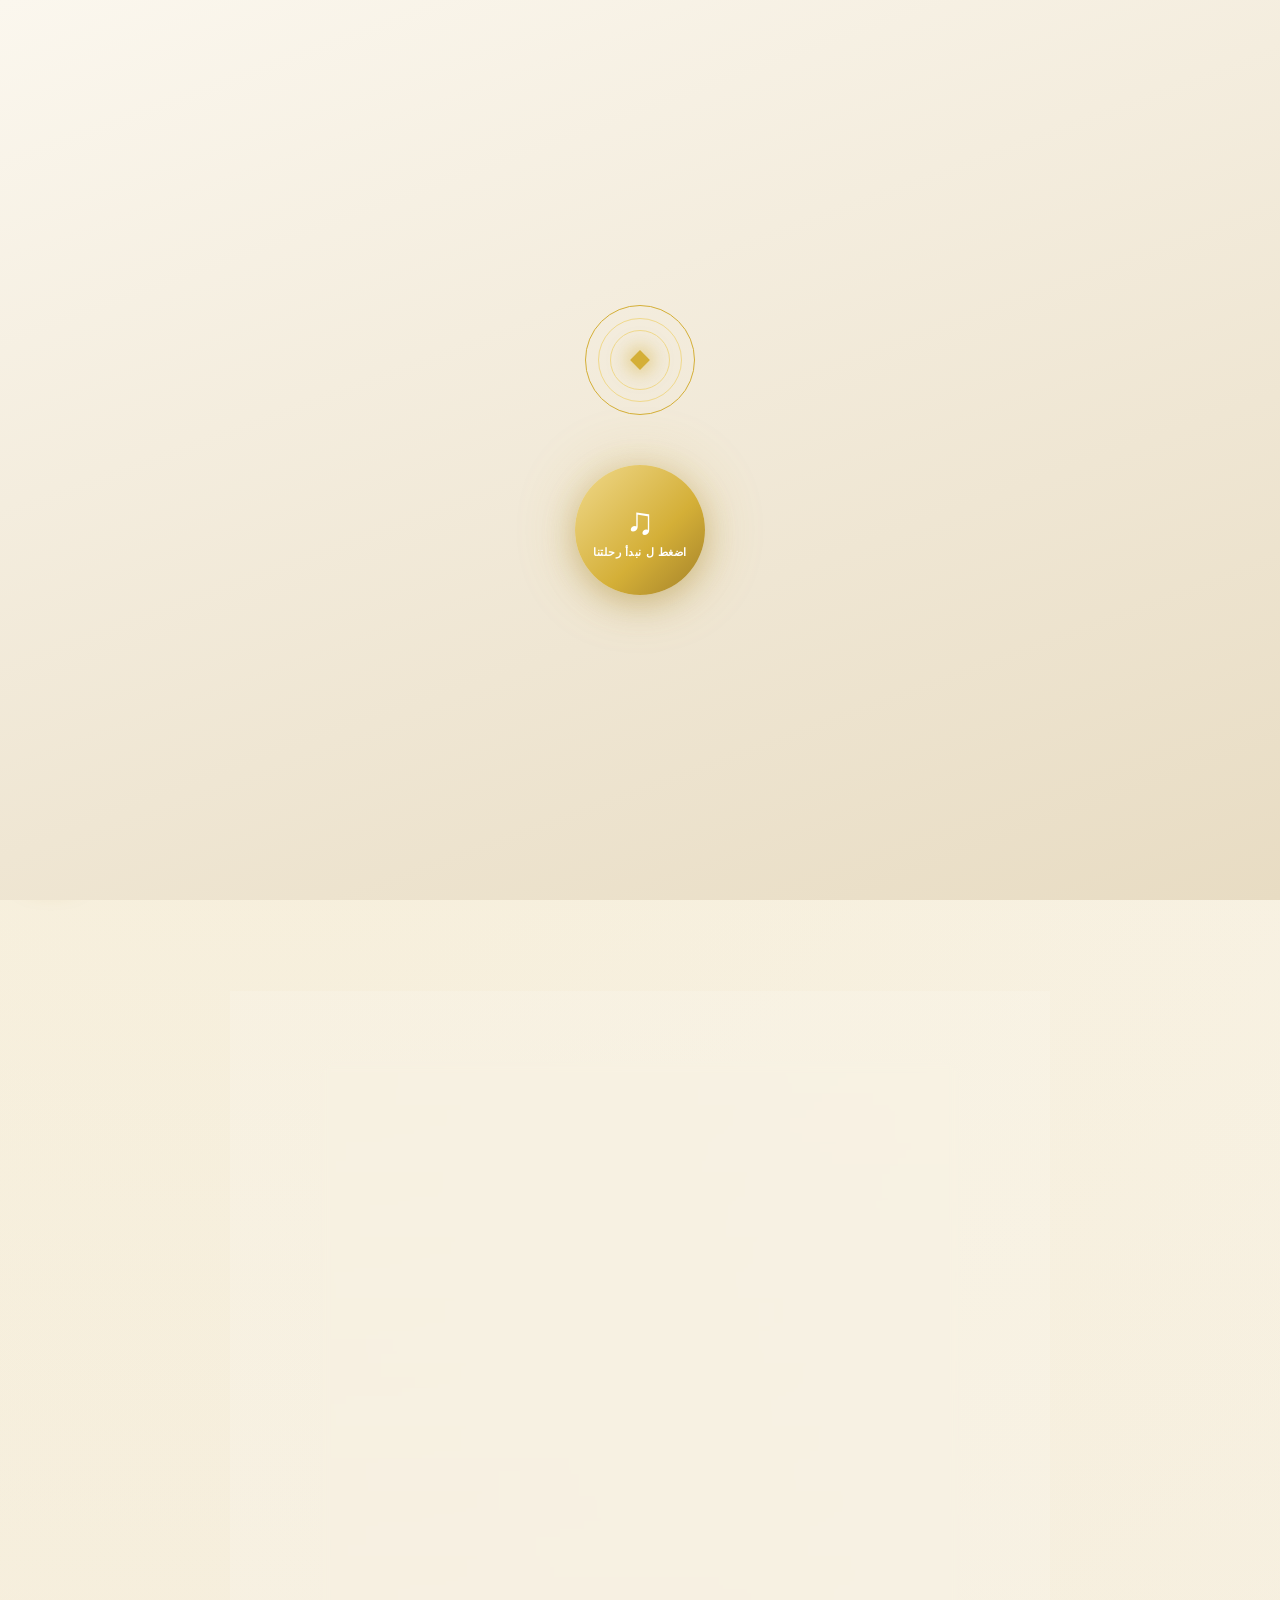
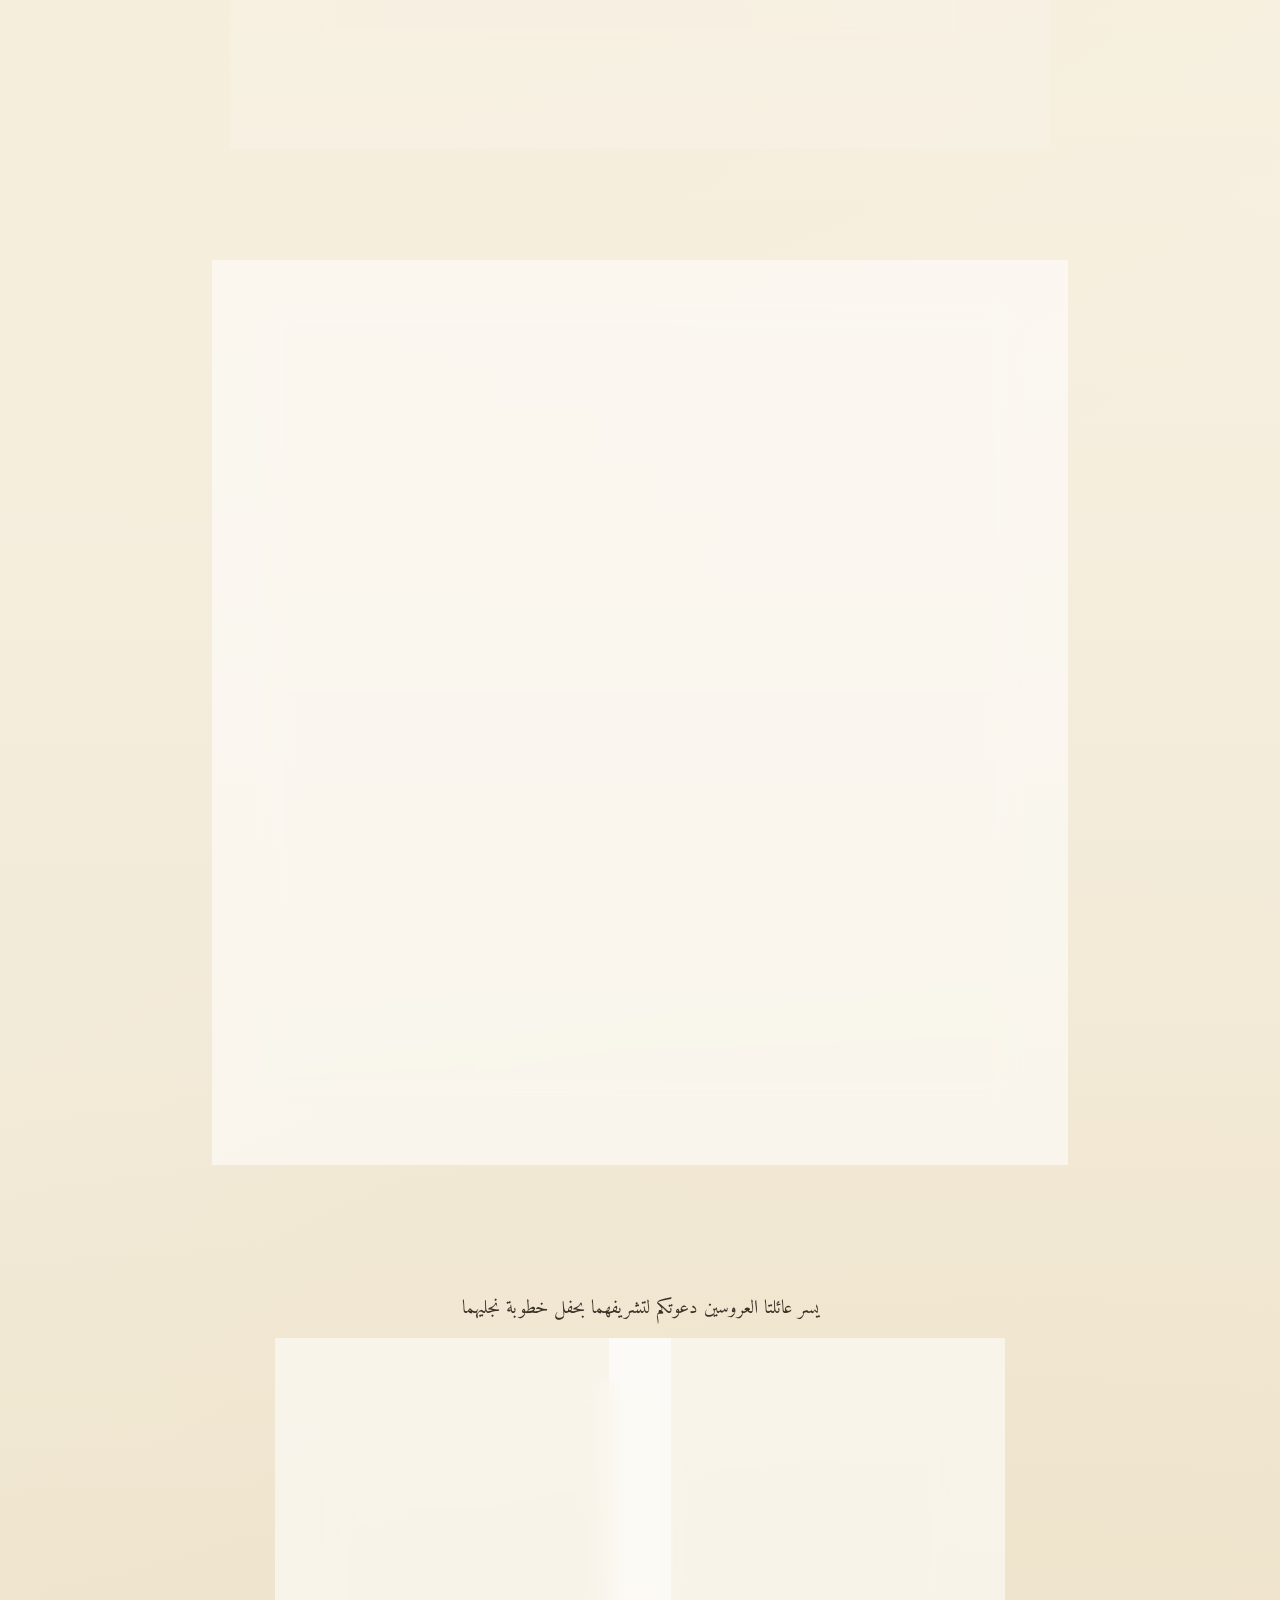
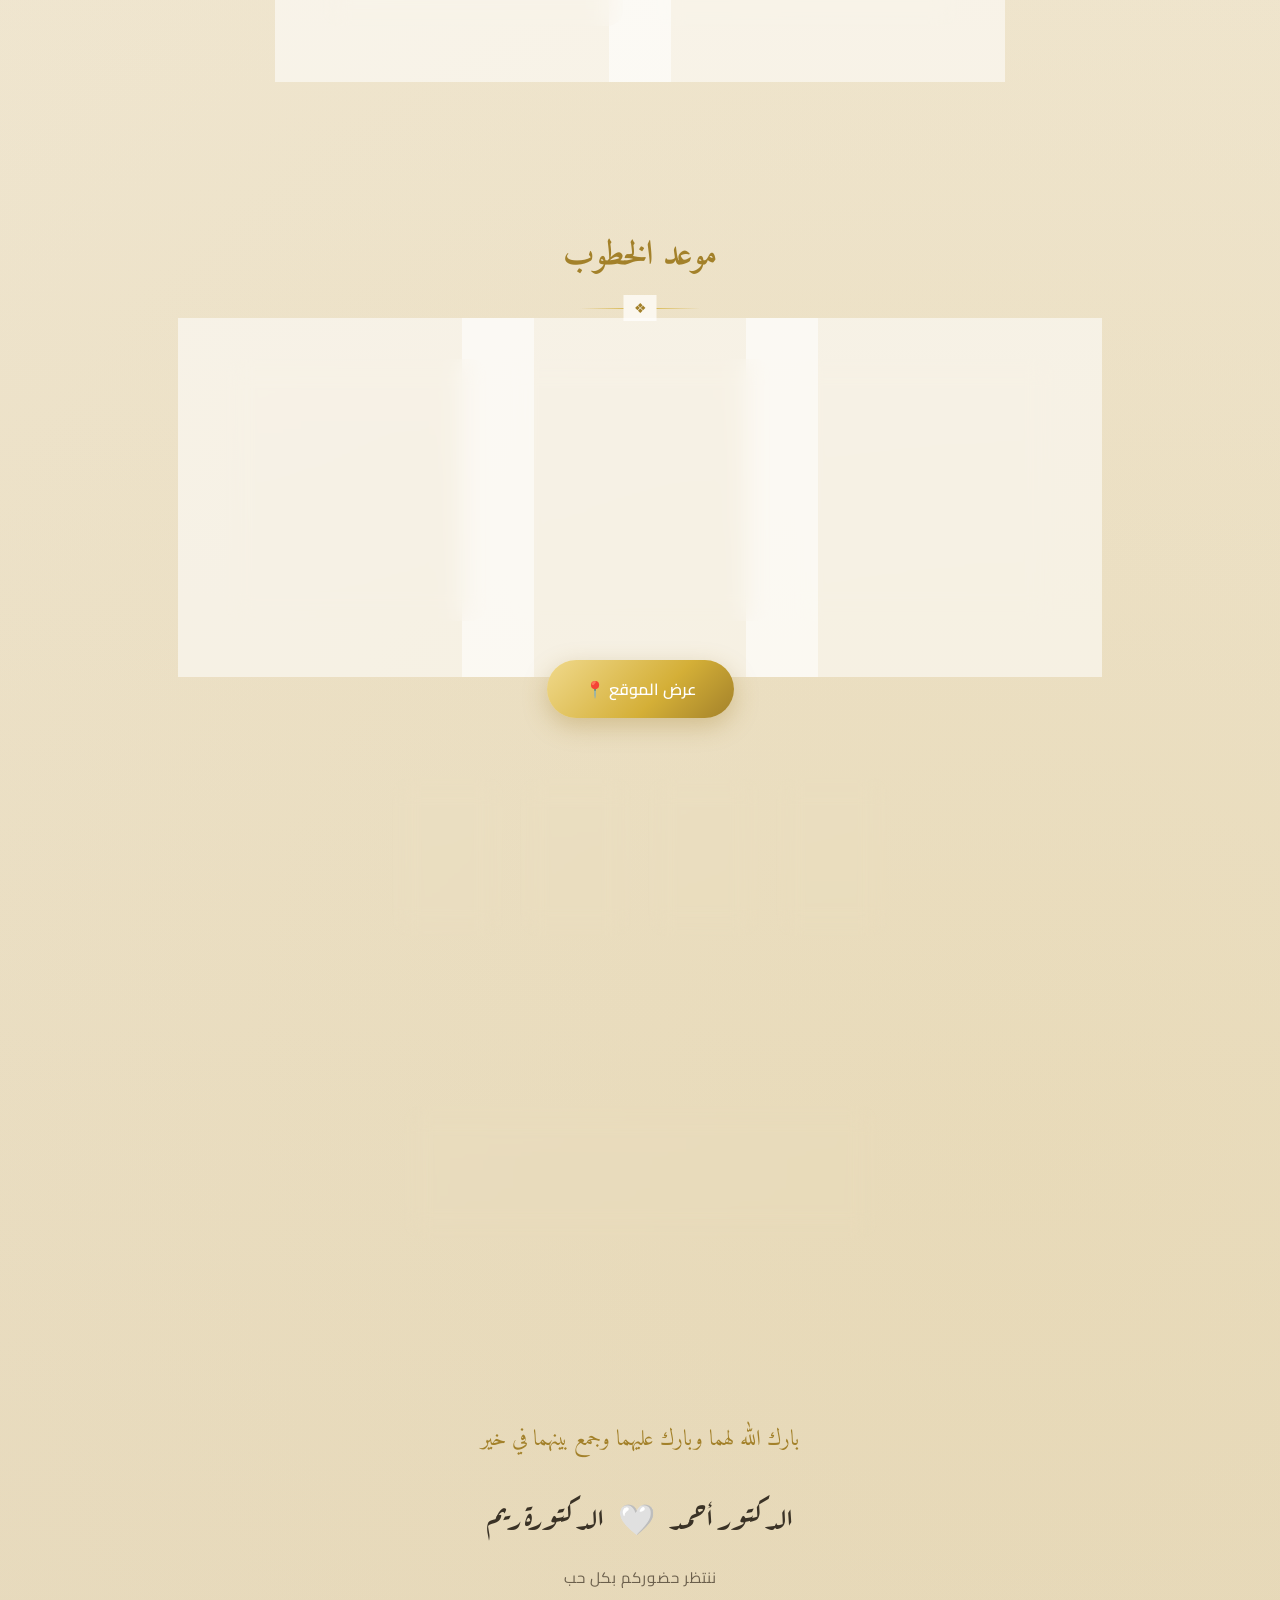
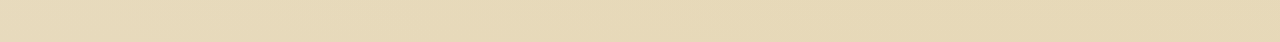
==== commit d51bebb2: "update theme and add auto scroll" ====
--- a/index.html
+++ b/index.html
@@ -65,15 +65,161 @@
             </svg>
         </div>
 
-        <!-- أغصان خضراء متحركة في الخلفية -->
+        <!-- أغصان شجر مزخرفة متحركة تتدلى من الزاويتين العلويتين -->
         <div class="garden-branch garden-branch-right" aria-hidden="true">
             <div class="garden-branch-inner">
-                <div class="garden-branch-secondary"></div>
+                <svg
+                    class="branch-svg"
+                    viewBox="0 0 220 640"
+                    preserveAspectRatio="xMaxYMin meet"
+                >
+                    <path
+                        class="branch-trunk"
+                        d="M210,-20 C190,40 205,90 175,130 C150,165 165,205 135,245 C110,280 125,320 95,360 C70,395 85,435 55,470 C35,495 45,525 20,555"
+                    />
+                    <path
+                        class="branch-twig"
+                        d="M175,130 C195,140 210,135 222,115"
+                    />
+                    <path
+                        class="branch-twig"
+                        d="M135,245 C110,240 90,250 72,272"
+                    />
+                    <path
+                        class="branch-twig"
+                        d="M95,360 C118,352 138,360 150,340"
+                    />
+                    <path
+                        class="branch-twig"
+                        d="M55,470 C32,462 12,472 -2,455"
+                    />
+                    <use
+                        href="#garden-leaf"
+                        x="198"
+                        y="103"
+                        transform="rotate(-25 198 103) scale(0.9)"
+                    />
+                    <use
+                        href="#garden-flower"
+                        x="216"
+                        y="106"
+                        transform="scale(0.85)"
+                    />
+                    <use
+                        href="#garden-leaf"
+                        x="58"
+                        y="263"
+                        transform="rotate(200 58 263) scale(0.8)"
+                    />
+                    <use
+                        href="#garden-flower"
+                        x="66"
+                        y="276"
+                        transform="scale(0.7)"
+                    />
+                    <use
+                        href="#garden-leaf"
+                        x="143"
+                        y="333"
+                        transform="rotate(-10 143 333) scale(0.75)"
+                    />
+                    <use
+                        href="#garden-flower"
+                        x="150"
+                        y="336"
+                        transform="scale(0.65)"
+                    />
+                    <use
+                        href="#garden-flower"
+                        x="-6"
+                        y="450"
+                        transform="scale(0.6)"
+                    />
+                    <use
+                        href="#garden-leaf"
+                        x="16"
+                        y="548"
+                        transform="rotate(150 16 548) scale(0.7)"
+                    />
+                </svg>
             </div>
         </div>
         <div class="garden-branch garden-branch-left" aria-hidden="true">
             <div class="garden-branch-inner">
-                <div class="garden-branch-secondary"></div>
+                <svg
+                    class="branch-svg"
+                    viewBox="0 0 220 640"
+                    preserveAspectRatio="xMaxYMin meet"
+                >
+                    <path
+                        class="branch-trunk"
+                        d="M210,-20 C190,40 205,90 175,130 C150,165 165,205 135,245 C110,280 125,320 95,360 C70,395 85,435 55,470 C35,495 45,525 20,555"
+                    />
+                    <path
+                        class="branch-twig"
+                        d="M175,130 C195,140 210,135 222,115"
+                    />
+                    <path
+                        class="branch-twig"
+                        d="M135,245 C110,240 90,250 72,272"
+                    />
+                    <path
+                        class="branch-twig"
+                        d="M95,360 C118,352 138,360 150,340"
+                    />
+                    <path
+                        class="branch-twig"
+                        d="M55,470 C32,462 12,472 -2,455"
+                    />
+                    <use
+                        href="#garden-leaf"
+                        x="198"
+                        y="103"
+                        transform="rotate(-25 198 103) scale(0.9)"
+                    />
+                    <use
+                        href="#garden-flower"
+                        x="216"
+                        y="106"
+                        transform="scale(0.85)"
+                    />
+                    <use
+                        href="#garden-leaf"
+                        x="58"
+                        y="263"
+                        transform="rotate(200 58 263) scale(0.8)"
+                    />
+                    <use
+                        href="#garden-flower"
+                        x="66"
+                        y="276"
+                        transform="scale(0.7)"
+                    />
+                    <use
+                        href="#garden-leaf"
+                        x="143"
+                        y="333"
+                        transform="rotate(-10 143 333) scale(0.75)"
+                    />
+                    <use
+                        href="#garden-flower"
+                        x="150"
+                        y="336"
+                        transform="scale(0.65)"
+                    />
+                    <use
+                        href="#garden-flower"
+                        x="-6"
+                        y="450"
+                        transform="scale(0.6)"
+                    />
+                    <use
+                        href="#garden-leaf"
+                        x="16"
+                        y="548"
+                        transform="rotate(150 16 548) scale(0.7)"
+                    />
+                </svg>
             </div>
         </div>
 
@@ -325,8 +471,8 @@
                         الصبر، وغايتها رضا الله سبحانه.
                     </p>
                     <p>
-                        ونسأل الله أن يديم بيننا المودة والرحمة، وأن يجعل هذا
-                        الزواج بداية خير وبركة وسعادة تدوم.
+                        ونسأل الله أن يديم بيننا المودة والرحمة، وأن يجعل هذه
+                        الخطوبة بداية خير وبركة وسعادة تدوم.
                     </p>
                     <p>
                         فأهلاً بكم أحبتنا، في يوم نخطّ فيه أجمل بداياتنا، ونكتب
@@ -373,7 +519,7 @@
                 <div class="detail-card glass-card reveal">
                     <span class="icon">🕗</span>
                     <p class="label">الساعة</p>
-                    <p class="value">8:00 مساءً</p>
+                    <p class="value">5:00 مساءً</p>
                 </div>
                 <div class="detail-card glass-card reveal">
                     <span class="icon">📍</span>
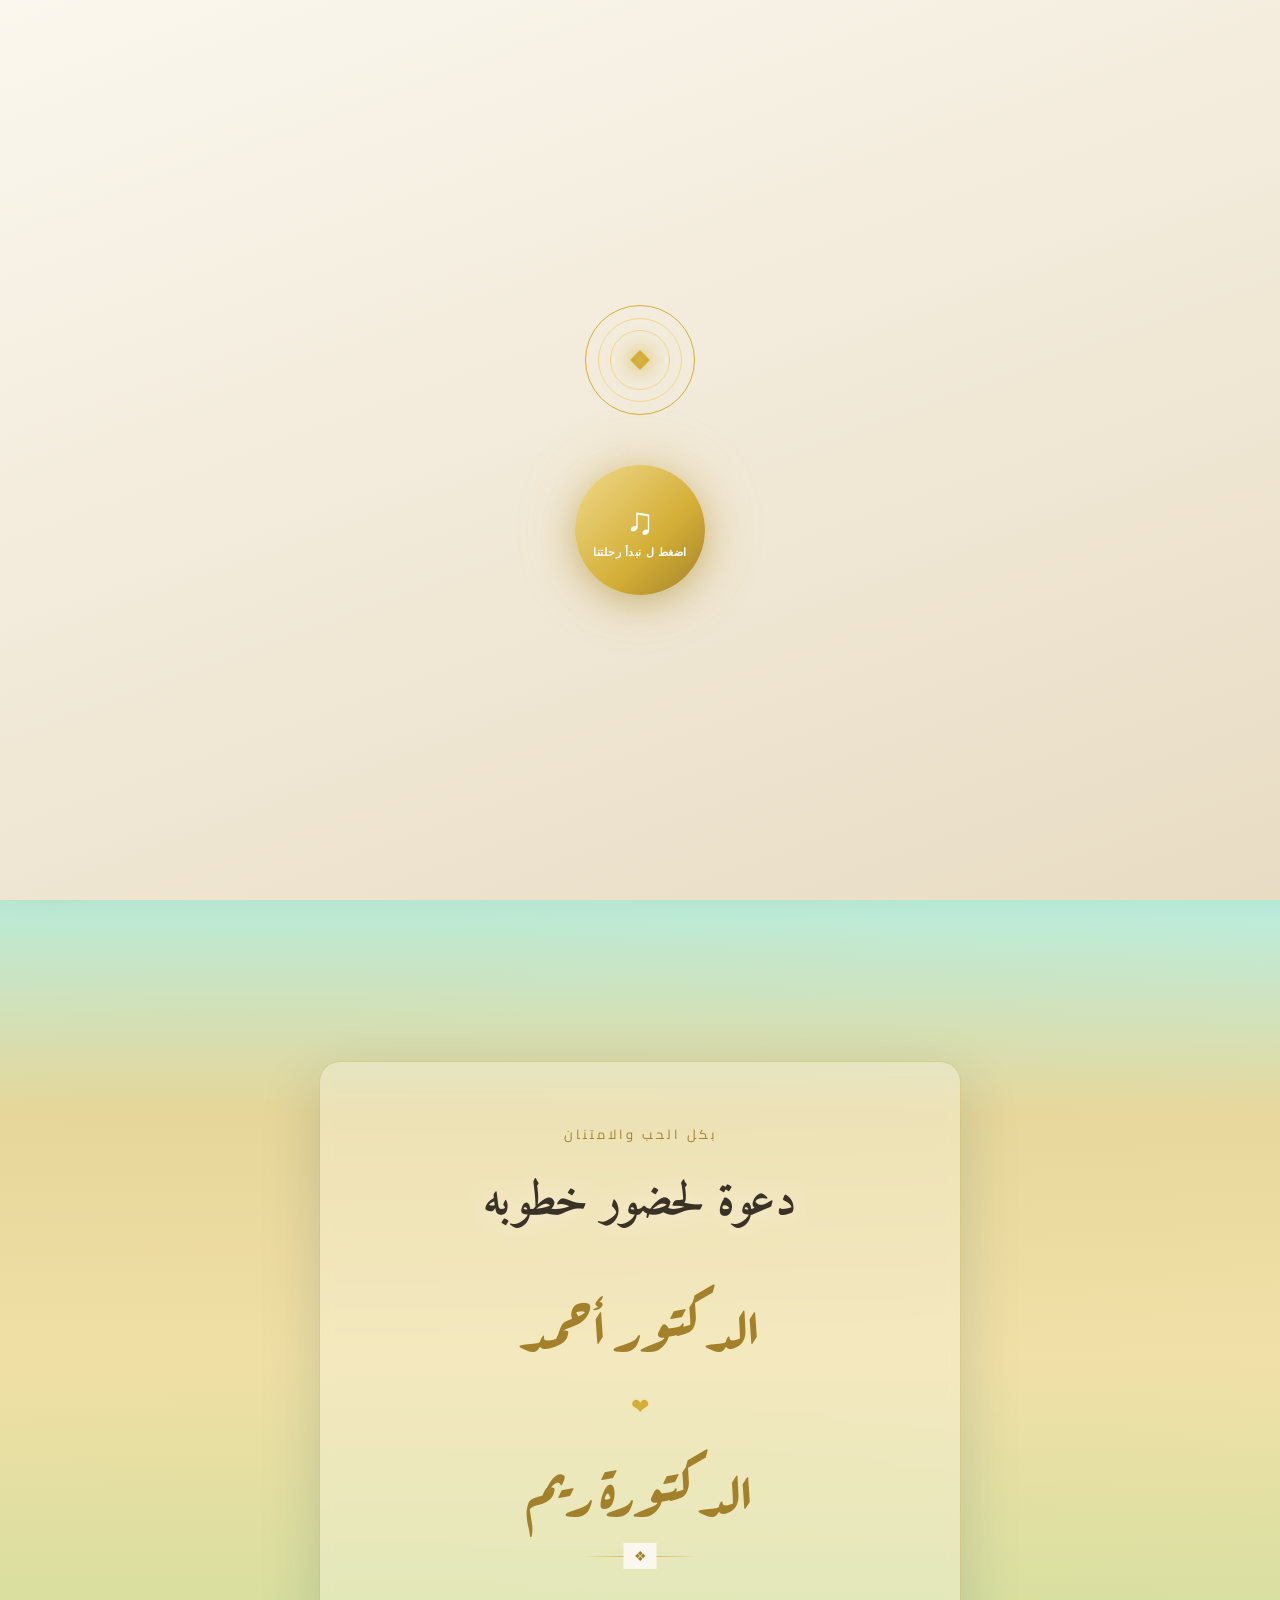
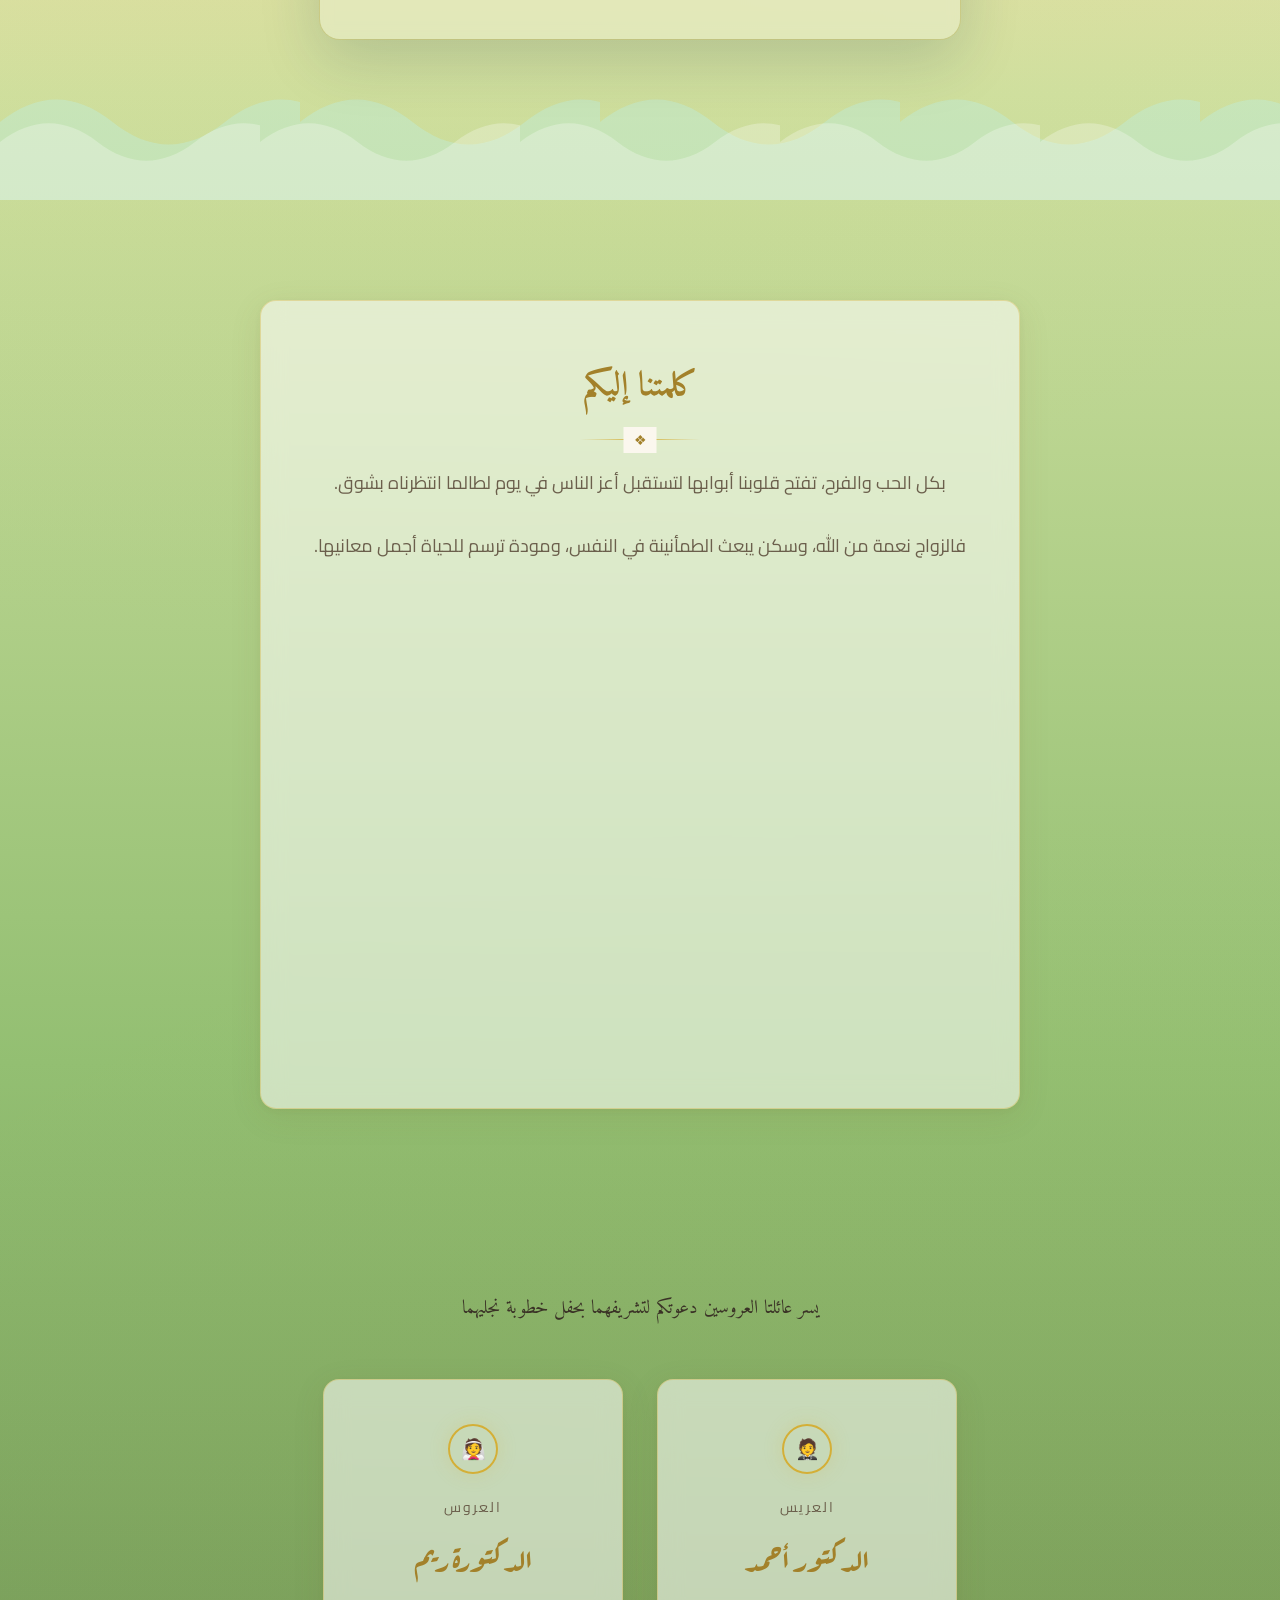
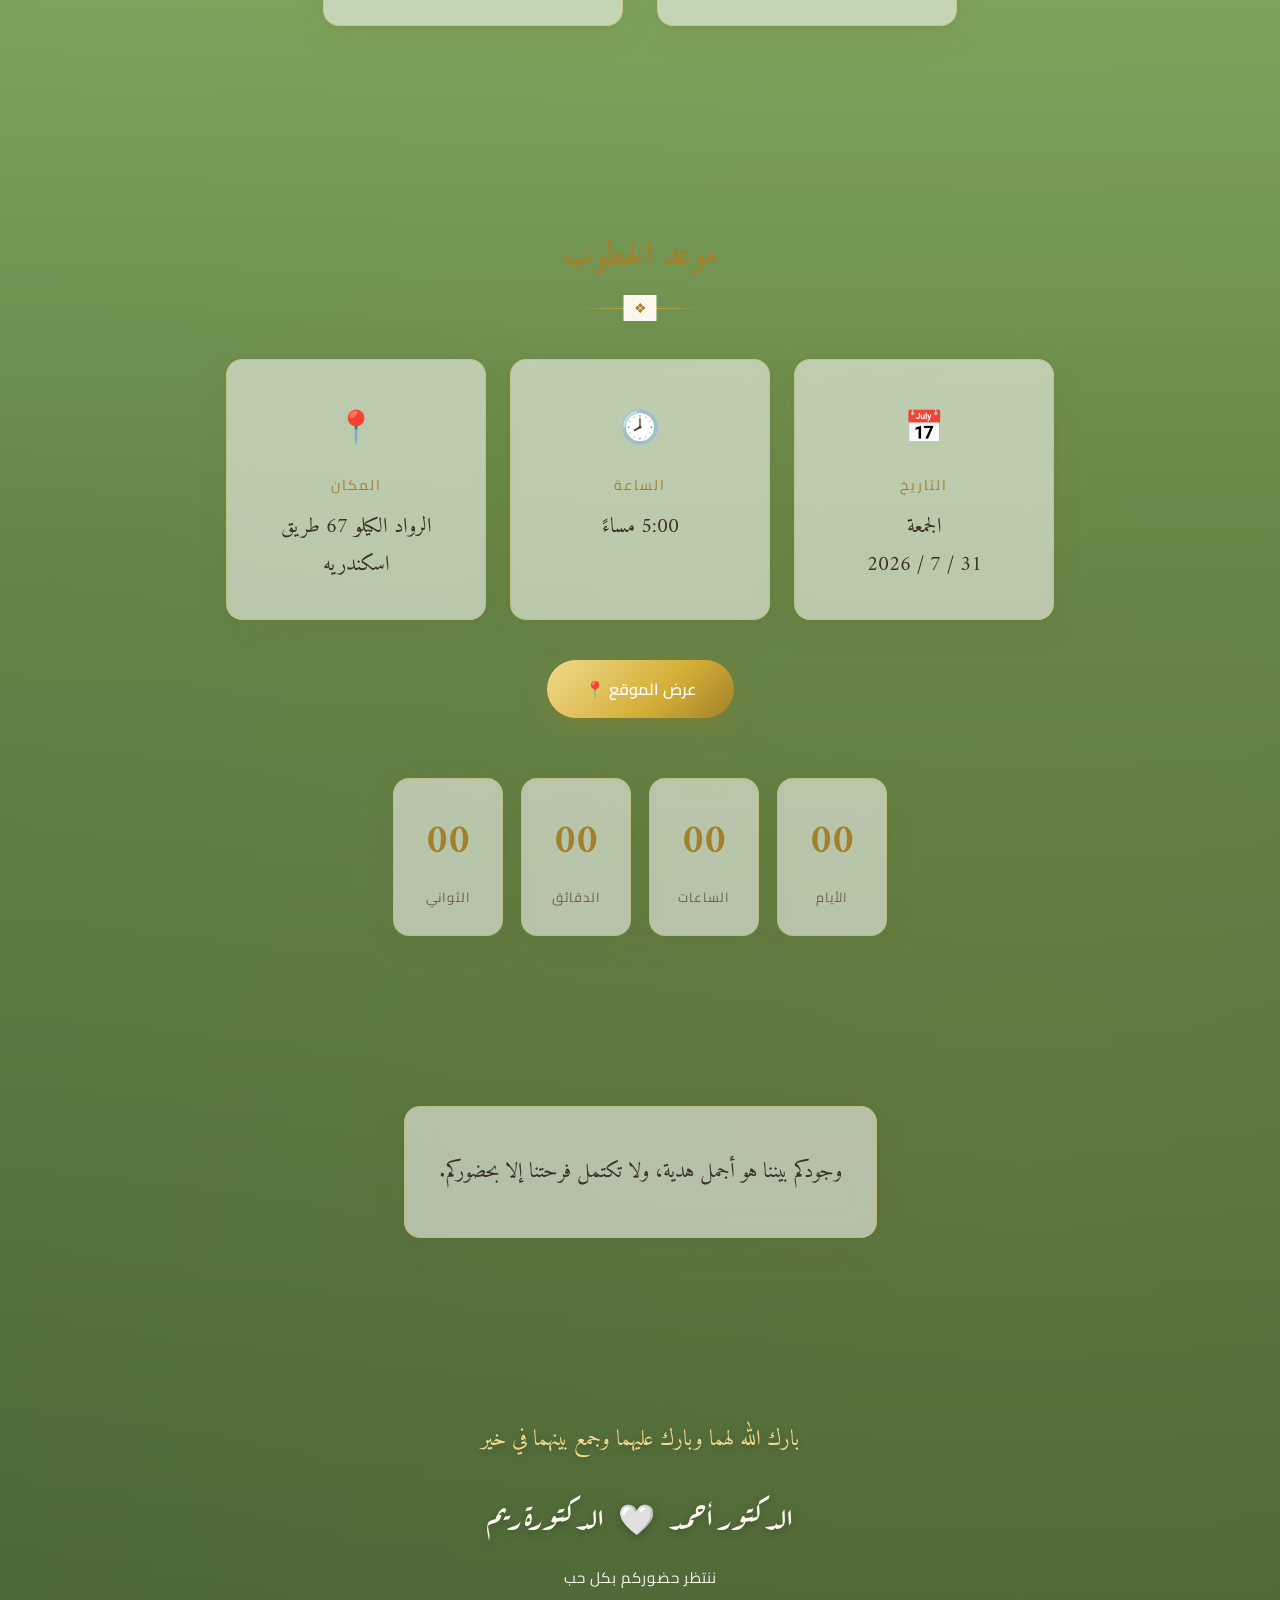
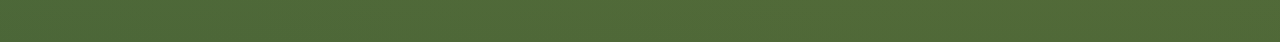
==== commit 385d0566: "increase speed" ====
--- a/index.html
+++ b/index.html
@@ -416,10 +416,10 @@
 ============================================================ -->
         <section id="hero">
             <div class="hero-frame reveal">
-                <div class="corner tl"><div class="diamond"></div></div>
-                <div class="corner tr"><div class="diamond"></div></div>
-                <div class="corner bl"><div class="diamond"></div></div>
-                <div class="corner br"><div class="diamond"></div></div>
+                <!--<div class="corner tl"><div class="diamond"></div></div>-->
+                <!--<div class="corner tr"><div class="diamond"></div></div>-->
+                <!--<div class="corner bl"><div class="diamond"></div></div>-->
+                <!--<div class="corner br"><div class="diamond"></div></div>-->
 
                 <p class="eyebrow">بكل الحب والامتنان</p>
                 <h1 class="main-title">دعوة لحضور خطوبه</h1>
--- a/style.css
+++ b/style.css
@@ -1,1021 +1,1586 @@
 /* ==========================================================
    CSS VARIABLES — لوحة الألوان الفاخرة
 ========================================================== */
-:root{
-  --white:#ffffff;
-  --ivory:#fbf7ee;
-  --cream:#f6efdf;
-  --beige:#e8dcc3;
-  --gold:#d4af37;
-  --gold-light:#f0d98c;
-  --gold-dark:#a3812a;
-  --ink:#3a3226;
-  --ink-soft:#6b5f4c;
-  --shadow:rgba(120,95,35,0.18);
-  --glass:rgba(255,255,255,0.55);
-  --glass-border:rgba(212,175,55,0.35);
-  --green-sage:#8a9a6e;
-  --green-moss:#7a8c62;
-  --green-pale:#c7d9b7;
-}
-
-*{ box-sizing:border-box; margin:0; padding:0; }
-
-html{ scroll-behavior:smooth; }
-
-body{
-  font-family:'Cairo', sans-serif;
-  background:
-    radial-gradient(circle at 20% 10%, rgba(212,175,55,0.08), transparent 40%),
-    radial-gradient(circle at 80% 90%, rgba(212,175,55,0.10), transparent 45%),
-    linear-gradient(180deg, var(--ivory), var(--cream) 40%, var(--beige) 100%);
-  color:var(--ink);
-  overflow-x:hidden;
-  position:relative;
-  min-height:100vh;
+:root {
+    --white: #ffffff;
+    --ivory: #fbf7ee;
+    --cream: #f6efdf;
+    --beige: #e8dcc3;
+    --gold: #d4af37;
+    --gold-light: #f0d98c;
+    --gold-dark: #a3812a;
+    --ink: #3a3226;
+    --ink-soft: #6b5f4c;
+    --shadow: rgba(120, 95, 35, 0.18);
+    --glass: rgba(255, 255, 255, 0.55);
+    --glass-border: rgba(212, 175, 55, 0.35);
+    --green-sage: #8a9a6e;
+    --green-moss: #7a8c62;
+    --green-pale: #c7d9b7;
+
+    /* ألوان البحر والرمال والمساحة الخضراء (خلفية المشهد الكاملة) */
+    --sea-deep: #0f3d5c;
+    --sea-mid: #157a8c;
+    --sea-light: #4fb9bd;
+    --sea-foam: #bdeee0;
+    --sand-wet: #e8d9a0;
+    --sand-dry: #f2e2ab;
+    --grass-light: #cfe0a0;
+    --grass-mid: #93bf72;
+    --grass-deep: #5f8248;
+    --grass-deepest: #456338;
+}
+
+* {
+    box-sizing: border-box;
+    margin: 0;
+    padding: 0;
+}
+
+html {
+    scroll-behavior: smooth;
+}
+
+body {
+    font-family: "Cairo", sans-serif;
+    /* المشهد الكامل: بحر عند الأعلى، يتحول إلى رمال، ثم إلى مساحة خضراء
+     كلما نزل الزائر لأسفل الصفحة. النسب أدناه هي نسب من الارتفاع
+     الكلي للصفحة بالكامل (وليس ارتفاع الشاشة)، فتتمدد تلقائيًا مع
+     المحتوى بغض النظر عن طوله. */
+    background:
+        radial-gradient(
+            circle at 20% 10%,
+            rgba(212, 175, 55, 0.1),
+            transparent 40%
+        ),
+        radial-gradient(
+            circle at 80% 90%,
+            rgba(212, 175, 55, 0.1),
+            transparent 45%
+        ),
+        linear-gradient(
+            to bottom,
+            var(--sea-deep) 0%,
+            var(--sea-mid) 7%,
+            var(--sea-light) 14%,
+            var(--sea-foam) 19%,
+            var(--sand-wet) 23%,
+            var(--sand-dry) 28%,
+            var(--grass-light) 35%,
+            var(--grass-mid) 55%,
+            var(--grass-deep) 78%,
+            var(--grass-deepest) 100%
+        );
+    color: var(--ink);
+    overflow-x: hidden;
+    position: relative;
+    min-height: 100vh;
 }
 
 /* نقش خلفية إسلامي هندسي خفيف باستخدام SVG مكرر */
-body::before{
-  content:"";
-  position:fixed;
-  inset:0;
-  z-index:0;
-  pointer-events:none;
-  opacity:0.35;
-  background-image:url("data:image/svg+xml,%3Csvg xmlns='http://www.w3.org/2000/svg' width='140' height='140' viewBox='0 0 140 140'%3E%3Cg fill='none' stroke='%23d4af37' stroke-width='0.6' opacity='0.35'%3E%3Ccircle cx='70' cy='70' r='34'/%3E%3Ccircle cx='0' cy='0' r='34'/%3E%3Ccircle cx='140' cy='0' r='34'/%3E%3Ccircle cx='0' cy='140' r='34'/%3E%3Ccircle cx='140' cy='140' r='34'/%3E%3Cpath d='M70 36 L104 70 L70 104 L36 70 Z'/%3E%3C/g%3E%3C/svg%3E");
-  background-size:140px 140px;
-  animation:bgDrift 60s linear infinite;
-}
-@keyframes bgDrift{
-  from{ background-position:0 0; }
-  to{ background-position:280px 280px; }
-}
-
-
-section{ position:relative; z-index:1; }
+body::before {
+    content: "";
+    position: fixed;
+    inset: 0;
+    z-index: 0;
+    pointer-events: none;
+    opacity: 0.35;
+    background-image: url("data:image/svg+xml,%3Csvg xmlns='http://www.w3.org/2000/svg' width='140' height='140' viewBox='0 0 140 140'%3E%3Cg fill='none' stroke='%23d4af37' stroke-width='0.6' opacity='0.35'%3E%3Ccircle cx='70' cy='70' r='34'/%3E%3Ccircle cx='0' cy='0' r='34'/%3E%3Ccircle cx='140' cy='0' r='34'/%3E%3Ccircle cx='0' cy='140' r='34'/%3E%3Ccircle cx='140' cy='140' r='34'/%3E%3Cpath d='M70 36 L104 70 L70 104 L36 70 Z'/%3E%3C/g%3E%3C/svg%3E");
+    background-size: 140px 140px;
+    animation: bgDrift 60s linear infinite;
+}
+@keyframes bgDrift {
+    from {
+        background-position: 0 0;
+    }
+    to {
+        background-position: 280px 280px;
+    }
+}
+
+section {
+    position: relative;
+    z-index: 1;
+}
 
 /* ==========================================================
    زخارف جانبية ثابتة (يمين ويسار) — إطار زفافي مزخرف
 ========================================================== */
-.side-decor{
-  position:fixed;
-  top:0;
-  height:100vh;
-  width:70px;
-  z-index:3;
-  pointer-events:none;
-  opacity:0.55;
-  overflow:hidden;
-}
-.side-decor svg{
-  width:100%;
-  height:100%;
-  animation:sideDecorDrift 40s linear infinite;
-}
-.side-decor-right{
-  right:0;
-  border-left:1px solid rgba(212,175,55,0.25);
-  background:linear-gradient(to left, rgba(212,175,55,0.05), transparent);
-}
-.side-decor-left{
-  left:0;
-  border-right:1px solid rgba(212,175,55,0.25);
-  background:linear-gradient(to right, rgba(212,175,55,0.05), transparent);
-  transform:scaleX(-1); /* عكس الزخرفة لتكون مرآة للجهة اليمنى */
-}
-@keyframes sideDecorDrift{
-  from{ transform:translateY(0); }
-  to{ transform:translateY(-180px); }
-}
-
-@media (max-width:760px){
-  .side-decor{ width:34px; opacity:0.4; }
-  .garden-branch{ width:60px; opacity:0.3; }
-  .garden-side{ width:34px; opacity:0.25; }
-  .bird{ opacity:0.5; }
-}
-@media (max-width:480px){
-  .side-decor{ display:none; }
-  .garden-branch{ width:40px; opacity:0.2; }
-  .garden-side{ display:none; }
-  .bird{ opacity:0.35; transform:scale(0.7); }
-}
-
-@media print{
-  .garden-branch,
-  .garden-side,
-  .bird{ display:none !important; }
+.side-decor {
+    position: fixed;
+    top: 0;
+    height: 100vh;
+    width: 70px;
+    z-index: 3;
+    pointer-events: none;
+    opacity: 0.55;
+    overflow: hidden;
+}
+.side-decor svg {
+    width: 100%;
+    height: 100%;
+    animation: sideDecorDrift 40s linear infinite;
+}
+.side-decor-right {
+    right: 0;
+    border-left: 1px solid rgba(212, 175, 55, 0.25);
+    background: linear-gradient(to left, rgba(212, 175, 55, 0.05), transparent);
+}
+.side-decor-left {
+    left: 0;
+    border-right: 1px solid rgba(212, 175, 55, 0.25);
+    background: linear-gradient(
+        to right,
+        rgba(212, 175, 55, 0.05),
+        transparent
+    );
+    transform: scaleX(-1); /* عكس الزخرفة لتكون مرآة للجهة اليمنى */
+}
+@keyframes sideDecorDrift {
+    from {
+        transform: translateY(0);
+    }
+    to {
+        transform: translateY(-180px);
+    }
+}
+
+@media (max-width: 760px) {
+    .side-decor {
+        width: 34px;
+        opacity: 0.4;
+    }
+    .garden-branch {
+        width: 150px;
+        opacity: 0.55;
+    }
+    .branch-svg {
+        width: 150px;
+        height: 420px;
+        max-height: 60vh;
+    }
+    .garden-side {
+        width: 34px;
+        opacity: 0.25;
+    }
+    .bird {
+        opacity: 0.5;
+    }
+}
+@media (max-width: 480px) {
+    .side-decor {
+        display: none;
+    }
+    .garden-branch {
+        width: 100px;
+        opacity: 0.4;
+    }
+    .branch-svg {
+        width: 100px;
+        height: 320px;
+        max-height: 48vh;
+    }
+    .garden-side {
+        display: none;
+    }
+    .bird {
+        opacity: 0.35;
+        transform: scale(0.7);
+    }
+}
+
+@media print {
+    .garden-branch,
+    .garden-side,
+    .bird {
+        display: none !important;
+    }
 }
 
 /* ==========================================================
    شاشة التحميل الأولى
 ========================================================== */
-#loader{
-  position:fixed; inset:0; z-index:9999;
-  background:linear-gradient(160deg, var(--ivory), var(--beige));
-  display:flex; align-items:center; justify-content:center;
-  transition:opacity 1.1s ease, visibility 1.1s ease;
-}
-#loader.hide{ opacity:0; visibility:hidden; }
-.loader-ornament{
-  width:110px; height:110px;
-  border:1.5px solid var(--gold);
-  border-radius:50%;
-  display:flex; align-items:center; justify-content:center;
-  position:relative;
-  animation:loaderSpin 3s linear infinite;
+#loader {
+    position: fixed;
+    inset: 0;
+    z-index: 9999;
+    background: linear-gradient(160deg, var(--ivory), var(--beige));
+    display: flex;
+    align-items: center;
+    justify-content: center;
+    transition:
+        opacity 1.1s ease,
+        visibility 1.1s ease;
+}
+#loader.hide {
+    opacity: 0;
+    visibility: hidden;
+}
+.loader-ornament {
+    width: 110px;
+    height: 110px;
+    border: 1.5px solid var(--gold);
+    border-radius: 50%;
+    display: flex;
+    align-items: center;
+    justify-content: center;
+    position: relative;
+    animation: loaderSpin 3s linear infinite;
 }
 .loader-ornament::before,
-.loader-ornament::after{
-  content:"";
-  position:absolute; inset:12px;
-  border:1px solid var(--gold-light);
-  border-radius:50%;
-}
-.loader-ornament::after{ inset:24px; }
-.loader-diamond{
-  width:14px; height:14px;
-  background:var(--gold);
-  transform:rotate(45deg);
-  box-shadow:0 0 18px 4px rgba(212,175,55,0.55);
-}
-@keyframes loaderSpin{ to{ transform:rotate(360deg); } }
-
-.loader-music-screen{
-  display:flex; flex-direction:column;
-  align-items:center; gap:50px;
-}
-.music-start-btn{
-  background:linear-gradient(135deg, var(--gold-light), var(--gold) 60%, var(--gold-dark));
-  border:none;
-  border-radius:50%;
-  width:130px; height:130px;
-  cursor:pointer;
-  display:flex; flex-direction:column;
-  align-items:center; justify-content:center;
-  gap:6px;
-  box-shadow:0 8px 32px rgba(163,129,42,0.4), 0 0 60px rgba(212,175,55,0.25);
-  transition:transform .4s ease, box-shadow .4s ease;
-  animation:musicBtnPulse 2.5s ease-in-out infinite;
-  position:relative;
-}
-.music-start-btn:hover{
-  transform:scale(1.08);
-  box-shadow:0 14px 40px rgba(163,129,42,0.55), 0 0 80px rgba(212,175,55,0.35);
-}
-.music-start-btn:active{
-  transform:scale(0.95);
-}
-.music-start-icon{
-  font-size:38px;
-  color:var(--white);
-  line-height:1;
-}
-.music-start-label{
-  font-size:11px;
-  color:var(--white);
-  font-weight:600;
-  letter-spacing:0.5px;
-}
-.music-start-sub{
-  font-size:10px;
-  color:rgba(255,255,255,0.8);
-  font-family:'Amiri', serif;
-}
-@keyframes musicBtnPulse{
-  0%,100%{ transform:scale(1); box-shadow:0 8px 32px rgba(163,129,42,0.4), 0 0 60px rgba(212,175,55,0.25); }
-  50%{ transform:scale(1.05); box-shadow:0 8px 32px rgba(163,129,42,0.5), 0 0 80px rgba(212,175,55,0.35); }
+.loader-ornament::after {
+    content: "";
+    position: absolute;
+    inset: 12px;
+    border: 1px solid var(--gold-light);
+    border-radius: 50%;
+}
+.loader-ornament::after {
+    inset: 24px;
+}
+.loader-diamond {
+    width: 14px;
+    height: 14px;
+    background: var(--gold);
+    transform: rotate(45deg);
+    box-shadow: 0 0 18px 4px rgba(212, 175, 55, 0.55);
+}
+@keyframes loaderSpin {
+    to {
+        transform: rotate(360deg);
+    }
+}
+
+.loader-music-screen {
+    display: flex;
+    flex-direction: column;
+    align-items: center;
+    gap: 50px;
+}
+.music-start-btn {
+    background: linear-gradient(
+        135deg,
+        var(--gold-light),
+        var(--gold) 60%,
+        var(--gold-dark)
+    );
+    border: none;
+    border-radius: 50%;
+    width: 130px;
+    height: 130px;
+    cursor: pointer;
+    display: flex;
+    flex-direction: column;
+    align-items: center;
+    justify-content: center;
+    gap: 6px;
+    box-shadow:
+        0 8px 32px rgba(163, 129, 42, 0.4),
+        0 0 60px rgba(212, 175, 55, 0.25);
+    transition:
+        transform 0.4s ease,
+        box-shadow 0.4s ease;
+    animation: musicBtnPulse 2.5s ease-in-out infinite;
+    position: relative;
+}
+.music-start-btn:hover {
+    transform: scale(1.08);
+    box-shadow:
+        0 14px 40px rgba(163, 129, 42, 0.55),
+        0 0 80px rgba(212, 175, 55, 0.35);
+}
+.music-start-btn:active {
+    transform: scale(0.95);
+}
+.music-start-icon {
+    font-size: 38px;
+    color: var(--white);
+    line-height: 1;
+}
+.music-start-label {
+    font-size: 11px;
+    color: var(--white);
+    font-weight: 600;
+    letter-spacing: 0.5px;
+}
+.music-start-sub {
+    font-size: 10px;
+    color: rgba(255, 255, 255, 0.8);
+    font-family: "Amiri", serif;
+}
+@keyframes musicBtnPulse {
+    0%,
+    100% {
+        transform: scale(1);
+        box-shadow:
+            0 8px 32px rgba(163, 129, 42, 0.4),
+            0 0 60px rgba(212, 175, 55, 0.25);
+    }
+    50% {
+        transform: scale(1.05);
+        box-shadow:
+            0 8px 32px rgba(163, 129, 42, 0.5),
+            0 0 80px rgba(212, 175, 55, 0.35);
+    }
 }
 
 /* ==========================================================
    جسيمات ذهبية عائمة (خلفية دائمة)
 ========================================================== */
-#particles{
-  position:fixed; inset:0;
-  pointer-events:none;
-  z-index:2;
-  overflow:hidden;
-}
-.particle{
-  position:absolute;
-  bottom:-10px;
-  width:6px; height:6px;
-  background:radial-gradient(circle, var(--gold-light), var(--gold));
-  border-radius:50%;
-  opacity:0.7;
-  box-shadow:0 0 6px 1px rgba(212,175,55,0.6);
-  animation:floatUp linear infinite;
-}
-@keyframes floatUp{
-  0%{ transform:translateY(0) translateX(0) scale(1); opacity:0; }
-  10%{ opacity:0.8; }
-  100%{ transform:translateY(-110vh) translateX(var(--drift,20px)) scale(0.4); opacity:0; }
+#particles {
+    position: fixed;
+    inset: 0;
+    pointer-events: none;
+    z-index: 2;
+    overflow: hidden;
+}
+.particle {
+    position: absolute;
+    bottom: -10px;
+    width: 6px;
+    height: 6px;
+    background: radial-gradient(circle, var(--gold-light), var(--gold));
+    border-radius: 50%;
+    opacity: 0.7;
+    box-shadow: 0 0 6px 1px rgba(212, 175, 55, 0.6);
+    animation: floatUp linear infinite;
+}
+@keyframes floatUp {
+    0% {
+        transform: translateY(0) translateX(0) scale(1);
+        opacity: 0;
+    }
+    10% {
+        opacity: 0.8;
+    }
+    100% {
+        transform: translateY(-110vh) translateX(var(--drift, 20px)) scale(0.4);
+        opacity: 0;
+    }
 }
 
 /* بتلات عائمة (petals) */
-.petal{
-  position:absolute; top:-20px;
-  font-size:18px;
-  color:var(--gold);
-  opacity:0.55;
-  animation:petalFall linear infinite;
-  user-select:none;
-}
-@keyframes petalFall{
-  0%{ transform:translateY(0) rotate(0deg); opacity:0; }
-  10%{ opacity:0.6; }
-  100%{ transform:translateY(115vh) rotate(360deg); opacity:0; }
-}
-
-/* ==========================================================
-   غصن أخضر متحرك في الخلفية (Garden Branches)
-========================================================== */
-.garden-branch{
-  position:fixed;
-  top:0;
-  height:100vh;
-  width:120px;
-  z-index:0;
-  pointer-events:none;
-  opacity:0.4;
-  overflow:hidden;
-}
-.garden-branch-right{
-  right:0;
-}
-.garden-branch-left{
-  left:0;
-  transform:scaleX(-1);
-}
-.garden-branch::before,
-.garden-branch::after{
-  content:"";
-  position:absolute;
-  border-radius:50%;
-}
-/* branch trunk */
-.garden-branch::before{
-  bottom:0;
-  left:50%;
-  width:8px;
-  height:70%;
-  background:linear-gradient(to top, var(--green-moss), var(--green-sage));
-  border-radius:4px;
-  transform-origin:bottom center;
-}
-/* branch foliage curve */
-.garden-branch::after{
-  bottom:30%;
-  left:50%;
-  width:60px;
-  height:100px;
-  background:radial-gradient(ellipse at center, var(--green-sage), transparent 70%);
-  transform-origin:center bottom;
-}
-
-@keyframes branchSway{
-  0%,100%{ transform:rotate(-2deg); }
-  50%{ transform:rotate(3deg); }
-}
-.garden-branch-right .garden-branch-inner{
-  animation:branchSway 6s ease-in-out infinite;
-  transform-origin:bottom center;
-}
-.garden-branch-left .garden-branch-inner{
-  animation:branchSway 6s ease-in-out infinite;
-  animation-delay:-3s;
-  transform-origin:bottom center;
-}
-
-/* branch secondary shapes */
-.garden-branch-secondary{
-  position:absolute;
-  bottom:25%;
-  left:40%;
-  width:50px;
-  height:80px;
-  background:radial-gradient(ellipse at center, var(--green-pale), transparent 65%);
-  border-radius:50%;
-  animation:branchSway 7s ease-in-out infinite;
-  transform-origin:bottom center;
-}
-.garden-branch-left .garden-branch-secondary{
-  animation-delay:-1.5s;
+.petal {
+    position: absolute;
+    top: -20px;
+    font-size: 18px;
+    color: var(--gold);
+    opacity: 0.55;
+    animation: petalFall linear infinite;
+    user-select: none;
+}
+@keyframes petalFall {
+    0% {
+        transform: translateY(0) rotate(0deg);
+        opacity: 0;
+    }
+    10% {
+        opacity: 0.6;
+    }
+    100% {
+        transform: translateY(115vh) rotate(360deg);
+        opacity: 0;
+    }
+}
+
+/* ==========================================================
+   أغصان شجر مزخرفة تتدلى من الزاويتين العلويتين (Garden Branches)
+========================================================== */
+.garden-branch {
+    position: fixed;
+    top: 0;
+    height: 100vh;
+    width: 230px;
+    z-index: 0;
+    pointer-events: none;
+    opacity: 0.75;
+    overflow: visible;
+}
+.garden-branch-right {
+    right: 0;
+}
+.garden-branch-left {
+    left: 0;
+    transform: scaleX(-1); /* عكس الغصن ليصبح مرآة للجهة اليمنى */
+}
+.garden-branch-inner {
+    position: absolute;
+    top: 0;
+    right: 0;
+    width: 100%;
+    height: 100%;
+}
+
+.branch-svg {
+    position: absolute;
+    top: 0;
+    right: 0;
+    width: 230px;
+    height: 640px;
+    max-height: 82vh;
+    overflow: visible;
+    /* يتلاشى الغصن تدريجيًا في أسفله بدل أن يُقطع فجأة */
+    -webkit-mask-image: linear-gradient(
+        to bottom,
+        rgba(0, 0, 0, 1) 72%,
+        rgba(0, 0, 0, 0) 100%
+    );
+    mask-image: linear-gradient(
+        to bottom,
+        rgba(0, 0, 0, 1) 72%,
+        rgba(0, 0, 0, 0) 100%
+    );
+}
+.branch-trunk {
+    fill: none;
+    stroke: var(--green-moss);
+    stroke-width: 5;
+    stroke-linecap: round;
+    filter: drop-shadow(0 2px 5px rgba(60, 70, 40, 0.28));
+    stroke-dasharray: 1700;
+    stroke-dashoffset: 1700;
+    animation: branchDraw 3.4s ease-out forwards;
+}
+.branch-twig {
+    fill: none;
+    stroke: var(--green-sage);
+    stroke-width: 3;
+    stroke-linecap: round;
+    stroke-dasharray: 260;
+    stroke-dashoffset: 260;
+    animation: branchDraw 1.8s ease-out forwards;
+    animation-delay: 1.7s;
+}
+@keyframes branchDraw {
+    to {
+        stroke-dashoffset: 0;
+    }
+}
+.branch-svg use {
+    opacity: 0;
+    animation: branchBloom 1.2s ease-out forwards;
+    animation-delay: 2.6s;
+    transform-box: fill-box;
+    transform-origin: center;
+}
+@keyframes branchBloom {
+    from {
+        opacity: 0;
+        transform: scale(0.4);
+    }
+    to {
+        opacity: 1;
+        transform: scale(1);
+    }
+}
+
+/* تمايل الغصن بلطف كأنه يتحرك مع نسيم هادئ */
+@keyframes branchSway {
+    0%,
+    100% {
+        transform: rotate(-1.4deg);
+    }
+    50% {
+        transform: rotate(1.6deg);
+    }
+}
+.garden-branch-right .garden-branch-inner {
+    animation: branchSway 7s ease-in-out infinite;
+    transform-origin: top center;
+}
+.garden-branch-left .garden-branch-inner {
+    animation: branchSway 7s ease-in-out infinite;
+    animation-delay: -3.5s;
+    transform-origin: top center;
 }
 
 /* ==========================================================
    زخارف الحديقة الجانبية (Garden Side Decorations)
 ========================================================== */
-.garden-side{
-  position:fixed;
-  top:0;
-  height:100vh;
-  width:70px;
-  z-index:2;
-  pointer-events:none;
-  opacity:0.35;
-  overflow:hidden;
-}
-.garden-side svg{
-  width:100%;
-  height:100%;
-  animation:gardenSway 8s ease-in-out infinite;
-}
-.garden-side-right{
-  right:0;
-}
-.garden-side-left{
-  left:0;
-  transform:scaleX(-1);
-}
-@keyframes gardenSway{
-  0%,100%{ transform:rotate(-1.5deg) translateY(0); }
-  50%{ transform:rotate(1.5deg) translateY(-4px); }
+.garden-side {
+    position: fixed;
+    top: 0;
+    height: 100vh;
+    width: 70px;
+    z-index: 2;
+    pointer-events: none;
+    opacity: 0.35;
+    overflow: hidden;
+}
+.garden-side svg {
+    width: 100%;
+    height: 100%;
+    animation: gardenSway 8s ease-in-out infinite;
+}
+.garden-side-right {
+    right: 0;
+}
+.garden-side-left {
+    left: 0;
+    transform: scaleX(-1);
+}
+@keyframes gardenSway {
+    0%,
+    100% {
+        transform: rotate(-1.5deg) translateY(0);
+    }
+    50% {
+        transform: rotate(1.5deg) translateY(-4px);
+    }
 }
 
 /* ==========================================================
    طيور متحركة (Animated Birds)
 ========================================================== */
-.bird{
-  position:fixed;
-  z-index:1;
-  pointer-events:none;
-  color:var(--green-moss);
-  opacity:0.7;
-}
-.bird svg{
-  width:100%;
-  height:100%;
-  animation:birdFlap var(--flap-speed,0.4s) ease-in-out infinite;
-}
-
-.bird-fly{
-  animation:birdFly var(--fly-duration,10s) ease-in-out forwards;
-}
-.bird-fly-rtl{
-  animation:birdFlyRTL var(--fly-duration,10s) ease-in-out forwards;
-}
-
-@keyframes birdFly{
-  0%{ transform:translateX(-20vw) translateY(0) scaleX(1); opacity:0; }
-  5%{ opacity:0.7; }
-  45%{ transform:translateX(40vw) translateY(calc(var(--fly-drift,-30px))) scaleX(1); }
-  95%{ opacity:0.7; }
-  100%{ transform:translateX(120vw) translateY(0) scaleX(1); opacity:0; }
-}
-@keyframes birdFlyRTL{
-  0%{ transform:translateX(120vw) translateY(0) scaleX(-1); opacity:0; }
-  5%{ opacity:0.7; }
-  45%{ transform:translateX(40vw) translateY(calc(var(--fly-drift,-30px))) scaleX(-1); }
-  95%{ opacity:0.7; }
-  100%{ transform:translateX(-20vw) translateY(0) scaleX(-1); opacity:0; }
-}
-@keyframes birdFlap{
-  0%,100%{ transform:scaleY(1); }
-  50%{ transform:scaleY(0.6); }
+.bird {
+    position: fixed;
+    z-index: 1;
+    pointer-events: none;
+    color: var(--ivory);
+    opacity: 0.75;
+    filter: drop-shadow(0 1px 3px rgba(20, 40, 50, 0.25));
+}
+.bird svg {
+    width: 100%;
+    height: 100%;
+    animation: birdFlap var(--flap-speed, 0.4s) ease-in-out infinite;
+}
+
+.bird-fly {
+    animation: birdFly var(--fly-duration, 10s) ease-in-out forwards;
+}
+.bird-fly-rtl {
+    animation: birdFlyRTL var(--fly-duration, 10s) ease-in-out forwards;
+}
+
+@keyframes birdFly {
+    0% {
+        transform: translateX(-20vw) translateY(0) scaleX(1);
+        opacity: 0;
+    }
+    5% {
+        opacity: 0.7;
+    }
+    45% {
+        transform: translateX(40vw) translateY(calc(var(--fly-drift, -30px)))
+            scaleX(1);
+    }
+    95% {
+        opacity: 0.7;
+    }
+    100% {
+        transform: translateX(120vw) translateY(0) scaleX(1);
+        opacity: 0;
+    }
+}
+@keyframes birdFlyRTL {
+    0% {
+        transform: translateX(120vw) translateY(0) scaleX(-1);
+        opacity: 0;
+    }
+    5% {
+        opacity: 0.7;
+    }
+    45% {
+        transform: translateX(40vw) translateY(calc(var(--fly-drift, -30px)))
+            scaleX(-1);
+    }
+    95% {
+        opacity: 0.7;
+    }
+    100% {
+        transform: translateX(-20vw) translateY(0) scaleX(-1);
+        opacity: 0;
+    }
+}
+@keyframes birdFlap {
+    0%,
+    100% {
+        transform: scaleY(1);
+    }
+    50% {
+        transform: scaleY(0.6);
+    }
 }
 
 /* ==========================================================
    زهور متساقطة من الجانبين أثناء التمرير (Falling Side Flowers)
 ========================================================== */
-#side-flowers{
-  position:fixed;
-  inset:0;
-  pointer-events:none;
-  z-index:2;
-  overflow:hidden;
-}
-
-.side-flower{
-  position:fixed;
-  pointer-events:none;
-  will-change:transform;
-  opacity:0.6;
-  line-height:1;
-  animation:flowerFall linear forwards;
-  z-index:2;
-}
-.side-flower--left{
-  left:8px;
-}
-.side-flower--right{
-  right:8px;
-}
-.side-flower--exiting{
-  opacity:0 !important;
-  transition:opacity 0.6s ease;
-  animation:none;
-}
-
-@keyframes flowerFall{
-  0%{
-    transform:translateY(0) translateX(0) rotate(0deg);
-    opacity:0;
-  }
-  4%{
-    opacity:var(--flower-opacity, 0.6);
-  }
-  20%{
-    transform:translateY(20vh) translateX(var(--sway-1, 15px)) rotate(var(--rot-1, 30deg));
-  }
-  40%{
-    transform:translateY(40vh) translateX(var(--sway-2, -10px)) rotate(var(--rot-2, 80deg));
-  }
-  60%{
-    transform:translateY(60vh) translateX(var(--sway-3, 20px)) rotate(var(--rot-3, 130deg));
-  }
-  80%{
-    transform:translateY(80vh) translateX(var(--sway-4, -8px)) rotate(var(--rot-4, 170deg));
-    opacity:var(--flower-opacity, 0.6);
-  }
-  100%{
-    transform:translateY(105vh) translateX(var(--sway-5, 5px)) rotate(var(--rot-5, 200deg));
-    opacity:0;
-  }
+#side-flowers {
+    position: fixed;
+    inset: 0;
+    pointer-events: none;
+    z-index: 2;
+    overflow: hidden;
+}
+
+.side-flower {
+    position: fixed;
+    pointer-events: none;
+    will-change: transform;
+    opacity: 0.6;
+    line-height: 1;
+    animation: flowerFall linear forwards;
+    z-index: 2;
+}
+.side-flower--left {
+    left: 8px;
+}
+.side-flower--right {
+    right: 8px;
+}
+.side-flower--exiting {
+    opacity: 0 !important;
+    transition: opacity 0.6s ease;
+    animation: none;
+}
+
+@keyframes flowerFall {
+    0% {
+        transform: translateY(0) translateX(0) rotate(0deg);
+        opacity: 0;
+    }
+    4% {
+        opacity: var(--flower-opacity, 0.6);
+    }
+    20% {
+        transform: translateY(20vh) translateX(var(--sway-1, 15px))
+            rotate(var(--rot-1, 30deg));
+    }
+    40% {
+        transform: translateY(40vh) translateX(var(--sway-2, -10px))
+            rotate(var(--rot-2, 80deg));
+    }
+    60% {
+        transform: translateY(60vh) translateX(var(--sway-3, 20px))
+            rotate(var(--rot-3, 130deg));
+    }
+    80% {
+        transform: translateY(80vh) translateX(var(--sway-4, -8px))
+            rotate(var(--rot-4, 170deg));
+        opacity: var(--flower-opacity, 0.6);
+    }
+    100% {
+        transform: translateY(105vh) translateX(var(--sway-5, 5px))
+            rotate(var(--rot-5, 200deg));
+        opacity: 0;
+    }
 }
 
 /* ==========================================================
    عناصر عامة: خطوط ذهبية، فواصل، بطاقات زجاجية
 ========================================================== */
-.gold-divider{
-  width:120px; height:1px;
-  margin:22px auto;
-  background:linear-gradient(90deg, transparent, var(--gold), transparent);
-  position:relative;
-}
-.gold-divider::before{
-  content:"❖";
-  position:absolute; top:50%; left:50%;
-  transform:translate(-50%,-50%);
-  background:var(--ivory);
-  padding:0 10px;
-  color:var(--gold-dark);
-  font-size:14px;
-}
-
-.shimmer-border{
-  position:relative;
-  border:1.5px solid var(--gold);
-  overflow:hidden;
-  border-radius:16px;
-}
-.shimmer-border::after{
-  content:"";
-  position:absolute; top:0; left:-150%;
-  width:60%; height:100%;
-  background:linear-gradient(120deg, transparent, rgba(255,255,255,0.65), transparent);
-  animation:shimmerSlide 4.5s ease-in-out infinite;
-}
-@keyframes shimmerSlide{
-  0%{ left:-150%; }
-  55%{ left:150%; }
-  100%{ left:150%; }
-}
-
-.glass-card{
-  background:var(--glass);
-  border:1px solid var(--glass-border);
-  backdrop-filter:blur(12px);
-  -webkit-backdrop-filter:blur(12px);
-  border-radius:16px;
-  box-shadow:0 8px 32px rgba(120,95,35,0.10), 0 2px 8px rgba(120,95,35,0.06);
-  transition:transform .35s ease, box-shadow .35s ease;
-}
-.glass-card:hover{
-  transform:translateY(-4px);
-  box-shadow:0 16px 48px rgba(120,95,35,0.16), 0 4px 12px rgba(120,95,35,0.08);
+.gold-divider {
+    width: 120px;
+    height: 1px;
+    margin: 22px auto;
+    background: linear-gradient(90deg, transparent, var(--gold), transparent);
+    position: relative;
+}
+.gold-divider::before {
+    content: "❖";
+    position: absolute;
+    top: 50%;
+    left: 50%;
+    transform: translate(-50%, -50%);
+    background: var(--ivory);
+    padding: 0 10px;
+    color: var(--gold-dark);
+    font-size: 14px;
+}
+
+.shimmer-border {
+    position: relative;
+    border: 1.5px solid var(--gold);
+    overflow: hidden;
+    border-radius: 16px;
+}
+.shimmer-border::after {
+    content: "";
+    position: absolute;
+    top: 0;
+    left: -150%;
+    width: 60%;
+    height: 100%;
+    background: linear-gradient(
+        120deg,
+        transparent,
+        rgba(255, 255, 255, 0.65),
+        transparent
+    );
+    animation: shimmerSlide 4.5s ease-in-out infinite;
+}
+@keyframes shimmerSlide {
+    0% {
+        left: -150%;
+    }
+    55% {
+        left: 150%;
+    }
+    100% {
+        left: 150%;
+    }
+}
+
+.glass-card {
+    background: var(--glass);
+    border: 1px solid var(--glass-border);
+    backdrop-filter: blur(12px);
+    -webkit-backdrop-filter: blur(12px);
+    border-radius: 16px;
+    box-shadow:
+        0 8px 32px rgba(120, 95, 35, 0.1),
+        0 2px 8px rgba(120, 95, 35, 0.06);
+    transition:
+        transform 0.35s ease,
+        box-shadow 0.35s ease;
+}
+.glass-card:hover {
+    transform: translateY(-4px);
+    box-shadow:
+        0 16px 48px rgba(120, 95, 35, 0.16),
+        0 4px 12px rgba(120, 95, 35, 0.08);
 }
 
 /* ظهور تدريجي عند التمرير */
-.reveal{
-  opacity:0;
-  transform:translateY(36px);
-  transition:opacity 1s ease, transform 1s ease;
-}
-.reveal.show{
-  opacity:1;
-  transform:translateY(0);
+.reveal {
+    opacity: 0;
+    transform: translateY(36px);
+    transition:
+        opacity 1s ease,
+        transform 1s ease;
+}
+.reveal.show {
+    opacity: 1;
+    transform: translateY(0);
 }
 
 /* ==========================================================
    1) شاشة الافتتاح — بسم الله / الآية / صدق الله العظيم
 ========================================================== */
-#opening{
-  min-height:100vh;
-  display:flex; flex-direction:column;
-  align-items:center; justify-content:center;
-  text-align:center;
-  padding:30px 18px;
-  position:relative;
-}
-.opening-line{
-  opacity:0;
-  transform:translateY(14px);
-  transition:opacity 1.4s ease, transform 1.4s ease;
-  font-family:'Amiri', serif;
-  color:var(--gold-dark);
-}
-.opening-line.show{ opacity:1; transform:translateY(0); }
-
-#bismillah{
-  font-size:clamp(26px, 5vw, 42px);
-  font-weight:700;
-  margin-bottom:34px;
-  letter-spacing:1px;
-}
-#ayah{
-  font-size:clamp(19px, 3.4vw, 28px);
-  line-height:2.1;
-  max-width:780px;
-  color:var(--ink);
-  font-style:italic;
-  margin-bottom:26px;
-}
-#sadaqallah{
-  font-size:clamp(16px, 2.6vw, 20px);
-  color:var(--gold-dark);
-}
-.scroll-hint{
-  position:absolute; bottom:34px;
-  font-size:13px; color:var(--ink-soft);
-  opacity:0; transition:opacity 1.5s ease 1s;
-  display:flex; flex-direction:column; align-items:center; gap:6px;
-}
-.scroll-hint.show{ opacity:0.85; }
-.scroll-hint span{
-  width:1px; height:34px;
-  background:linear-gradient(var(--gold), transparent);
-  animation:hintPulse 1.8s ease-in-out infinite;
-}
-@keyframes hintPulse{ 0%,100%{opacity:0.3;} 50%{opacity:1;} }
+#opening {
+    min-height: 100vh;
+    display: flex;
+    flex-direction: column;
+    align-items: center;
+    justify-content: center;
+    text-align: center;
+    padding: 30px 18px;
+    position: relative;
+    overflow: hidden;
+}
+/* بريق شمس هادئ ينعكس على سطح البحر */
+#opening::before {
+    content: "";
+    position: absolute;
+    top: 8%;
+    left: 50%;
+    width: 70vw;
+    height: 70vw;
+    max-width: 640px;
+    max-height: 640px;
+    background: radial-gradient(
+        circle,
+        rgba(255, 244, 214, 0.35),
+        transparent 65%
+    );
+    transform: translate(-50%, -50%);
+    animation: sunGlint 9s ease-in-out infinite;
+    pointer-events: none;
+    z-index: 0;
+}
+@keyframes sunGlint {
+    0%,
+    100% {
+        opacity: 0.55;
+        transform: translate(-50%, -50%) scale(1);
+    }
+    50% {
+        opacity: 0.9;
+        transform: translate(-50%, -50%) scale(1.08);
+    }
+}
+.opening-line {
+    opacity: 0;
+    transform: translateY(14px);
+    transition:
+        opacity 1.4s ease,
+        transform 1.4s ease;
+    font-family: "Amiri", serif;
+    color: var(--gold-light);
+    position: relative;
+    z-index: 1;
+    text-shadow: 0 2px 10px rgba(10, 40, 55, 0.35);
+}
+.opening-line.show {
+    opacity: 1;
+    transform: translateY(0);
+}
+
+#bismillah {
+    font-size: clamp(26px, 5vw, 42px);
+    font-weight: 700;
+    margin-bottom: 34px;
+    letter-spacing: 1px;
+}
+#ayah {
+    font-size: clamp(19px, 3.4vw, 28px);
+    line-height: 2.1;
+    max-width: 780px;
+    color: var(--ivory);
+    font-style: italic;
+    margin-bottom: 26px;
+}
+#sadaqallah {
+    font-size: clamp(16px, 2.6vw, 20px);
+    color: var(--gold-light);
+}
+.scroll-hint {
+    position: absolute;
+    bottom: 34px;
+    font-size: 13px;
+    color: var(--ivory);
+    opacity: 0;
+    transition: opacity 1.5s ease 1s;
+    display: flex;
+    flex-direction: column;
+    align-items: center;
+    gap: 6px;
+    z-index: 1;
+}
+.scroll-hint.show {
+    opacity: 0.85;
+}
+.scroll-hint span {
+    width: 1px;
+    height: 34px;
+    background: linear-gradient(var(--gold-light), transparent);
+    animation: hintPulse 1.8s ease-in-out infinite;
+}
+@keyframes hintPulse {
+    0%,
+    100% {
+        opacity: 0.3;
+    }
+    50% {
+        opacity: 1;
+    }
+}
 
 /* ==========================================================
    2) البطل الرئيسي — العنوان والأسماء
 ========================================================== */
-#hero{
-  min-height:100vh;
-  display:flex; flex-direction:column;
-  align-items:center; justify-content:center;
-  text-align:center;
-  padding:60px 20px;
-  overflow:hidden;
-}
-.hero-frame{
-  position:relative;
-  padding:60px 34px;
-  max-width:640px;
-  width:100%;
-  border-radius:20px;
-  background:rgba(255,255,255,0.15);
-  backdrop-filter:blur(4px);
-  -webkit-backdrop-filter:blur(4px);
-  box-shadow:0 0 0 1px rgba(212,175,55,0.15), 0 20px 60px rgba(120,95,35,0.10);
-}
-.corner{
-  position:absolute;
-  width:72px; height:72px;
-  opacity:1;
-  pointer-events:none;
-}
-.corner::before{
-  content:"";
-  position:absolute;
-  background:linear-gradient(135deg, var(--gold-light), var(--gold), var(--gold-dark));
-}
-.corner::after{
-  content:"";
-  position:absolute;
-  background:linear-gradient(135deg, var(--gold-light), var(--gold), var(--gold-dark));
-}
-.corner.tl{ top:0; right:0; }
-.corner.tl::before{ top:0; right:0; width:36px; height:2.5px; border-radius:0 0 0 2px; }
-.corner.tl::after{ top:0; right:0; width:2.5px; height:36px; border-radius:0 0 2px 0; }
-.corner.tr{ top:0; left:0; }
-.corner.tr::before{ top:0; left:0; width:36px; height:2.5px; border-radius:0 0 2px 0; }
-.corner.tr::after{ top:0; left:0; width:2.5px; height:36px; border-radius:0 0 0 2px; }
-.corner.bl{ bottom:0; right:0; }
-.corner.bl::before{ bottom:0; right:0; width:36px; height:2.5px; border-radius:2px 0 0 0; }
-.corner.bl::after{ bottom:0; right:0; width:2.5px; height:36px; border-radius:0 2px 0 0; }
-.corner.br{ bottom:0; left:0; }
-.corner.br::before{ bottom:0; left:0; width:36px; height:2.5px; border-radius:0 2px 0 0; }
-.corner.br::after{ bottom:0; left:0; width:2.5px; height:36px; border-radius:2px 0 0 0; }
+#hero {
+    min-height: 100vh;
+    display: flex;
+    flex-direction: column;
+    align-items: center;
+    justify-content: center;
+    text-align: center;
+    padding: 60px 20px;
+    overflow: hidden;
+    position: relative;
+}
+/* طبقتا أمواج متحركتان عند أسفل قسم البطل، حيث يلامس البحر الشاطئ */
+#hero::before,
+#hero::after {
+    content: "";
+    position: absolute;
+    left: 0;
+    right: 0;
+    bottom: -2px;
+    height: 150px;
+    background-repeat: repeat-x;
+    background-position: 0 bottom;
+    pointer-events: none;
+    z-index: 0;
+}
+#hero::before {
+    height: 170px;
+    background-image: url("data:image/svg+xml,%3Csvg xmlns='http://www.w3.org/2000/svg' width='300' height='170' viewBox='0 0 300 170'%3E%3Cpath d='M0,90 C37.5,60 75,60 112.5,90 C150,120 187.5,120 225,90 C262.5,60 300,60 337.5,90 L337.5,170 L0,170 Z' fill='%23bdeee0' fill-opacity='0.55'/%3E%3C/svg%3E");
+    background-size: 300px 170px;
+    animation: waveDriftA 14s linear infinite;
+    opacity: 0.75;
+}
+#hero::after {
+    height: 130px;
+    background-image: url("data:image/svg+xml,%3Csvg xmlns='http://www.w3.org/2000/svg' width='260' height='130' viewBox='0 0 260 130'%3E%3Cpath d='M0,70 C32.5,45 65,45 97.5,70 C130,95 162.5,95 195,70 C227.5,45 260,45 292.5,70 L292.5,130 L0,130 Z' fill='%23ffffff' fill-opacity='0.45'/%3E%3C/svg%3E");
+    background-size: 260px 130px;
+    animation: waveDriftB 9s linear infinite reverse;
+    opacity: 0.6;
+}
+@keyframes waveDriftA {
+    from {
+        background-position-x: 0;
+    }
+    to {
+        background-position-x: 300px;
+    }
+}
+@keyframes waveDriftB {
+    from {
+        background-position-x: 0;
+    }
+    to {
+        background-position-x: 260px;
+    }
+}
+.hero-frame {
+    position: relative;
+    padding: 60px 34px;
+    max-width: 640px;
+    width: 100%;
+    border-radius: 20px;
+    background: rgba(255, 255, 255, 0.28);
+    backdrop-filter: blur(6px);
+    -webkit-backdrop-filter: blur(6px);
+    box-shadow:
+        0 0 0 1px rgba(212, 175, 55, 0.2),
+        0 20px 60px rgba(15, 60, 80, 0.18);
+    z-index: 1;
+}
+.corner {
+    position: absolute;
+    width: 72px;
+    height: 72px;
+    opacity: 1;
+    pointer-events: none;
+}
+.corner::before {
+    content: "";
+    position: absolute;
+    background: linear-gradient(
+        135deg,
+        var(--gold-light),
+        var(--gold),
+        var(--gold-dark)
+    );
+}
+.corner::after {
+    content: "";
+    position: absolute;
+    background: linear-gradient(
+        135deg,
+        var(--gold-light),
+        var(--gold),
+        var(--gold-dark)
+    );
+}
+.corner.tl {
+    top: 0;
+    right: 0;
+}
+.corner.tl::before {
+    top: 0;
+    right: 0;
+    width: 36px;
+    height: 2.5px;
+    border-radius: 0 0 0 2px;
+}
+.corner.tl::after {
+    top: 0;
+    right: 0;
+    width: 2.5px;
+    height: 36px;
+    border-radius: 0 0 2px 0;
+}
+.corner.tr {
+    top: 0;
+    left: 0;
+}
+.corner.tr::before {
+    top: 0;
+    left: 0;
+    width: 36px;
+    height: 2.5px;
+    border-radius: 0 0 2px 0;
+}
+.corner.tr::after {
+    top: 0;
+    left: 0;
+    width: 2.5px;
+    height: 36px;
+    border-radius: 0 0 0 2px;
+}
+.corner.bl {
+    bottom: 0;
+    right: 0;
+}
+.corner.bl::before {
+    bottom: 0;
+    right: 0;
+    width: 36px;
+    height: 2.5px;
+    border-radius: 2px 0 0 0;
+}
+.corner.bl::after {
+    bottom: 0;
+    right: 0;
+    width: 2.5px;
+    height: 36px;
+    border-radius: 0 2px 0 0;
+}
+.corner.br {
+    bottom: 0;
+    left: 0;
+}
+.corner.br::before {
+    bottom: 0;
+    left: 0;
+    width: 36px;
+    height: 2.5px;
+    border-radius: 0 2px 0 0;
+}
+.corner.br::after {
+    bottom: 0;
+    left: 0;
+    width: 2.5px;
+    height: 36px;
+    border-radius: 2px 0 0 0;
+}
 
 /* Small diamond accent at each corner tip */
-.corner .diamond{
-  position:absolute;
-  width:8px; height:8px;
-  background:var(--gold);
-  transform:rotate(45deg);
-  border-radius:1px;
-  box-shadow:0 0 10px rgba(212,175,55,0.5), 0 0 20px rgba(212,175,55,0.2);
-}
-.corner.tl .diamond{ top:-3px; right:-3px; }
-.corner.tr .diamond{ top:-3px; left:-3px; }
-.corner.bl .diamond{ bottom:-3px; right:-3px; }
-.corner.br .diamond{ bottom:-3px; left:-3px; }
-
-.eyebrow{
-  letter-spacing:3px;
-  font-size:13px;
-  color:var(--gold-dark);
-  text-transform:uppercase;
-  margin-bottom:14px;
-}
-.main-title{
-  font-family:'Amiri', serif;
-  font-weight:700;
-  font-size:clamp(30px, 5.2vw, 48px);
-  color:var(--ink);
-  margin-bottom:8px;
-  text-shadow:0 0 26px rgba(212,175,55,0.25);
-}
-.names-wrap{
-  display:flex; flex-direction:column;
-  align-items:center; gap:6px;
-  margin-top:34px;
-}
-.name{
-  font-family:'Aref Ruqaa', serif;
-  font-weight:700;
-  font-size:clamp(34px, 7vw, 58px);
-  color:var(--gold-dark);
-  animation:nameGlow 5s ease-in-out infinite;
-}
-@keyframes nameGlow{
-  0%,100%{ text-shadow:0 0 12px rgba(212,175,55,0.25); }
-  50%{ text-shadow:0 0 26px rgba(212,175,55,0.55); }
-}
-.heart{
-  font-size:22px;
-  color:var(--gold);
-  margin:10px 0;
-  animation:heartBeat 2.4s ease-in-out infinite;
-}
-@keyframes heartBeat{
-  0%,100%{ transform:scale(1); }
-  50%{ transform:scale(1.22); }
+.corner .diamond {
+    position: absolute;
+    width: 8px;
+    height: 8px;
+    background: var(--gold);
+    transform: rotate(45deg);
+    border-radius: 1px;
+    box-shadow:
+        0 0 10px rgba(212, 175, 55, 0.5),
+        0 0 20px rgba(212, 175, 55, 0.2);
+}
+.corner.tl .diamond {
+    top: -3px;
+    right: -3px;
+}
+.corner.tr .diamond {
+    top: -3px;
+    left: -3px;
+}
+.corner.bl .diamond {
+    bottom: -3px;
+    right: -3px;
+}
+.corner.br .diamond {
+    bottom: -3px;
+    left: -3px;
+}
+
+.eyebrow {
+    letter-spacing: 3px;
+    font-size: 13px;
+    color: var(--gold-dark);
+    text-transform: uppercase;
+    margin-bottom: 14px;
+    position: relative;
+    z-index: 1;
+}
+.main-title {
+    font-family: "Amiri", serif;
+    font-weight: 700;
+    font-size: clamp(30px, 5.2vw, 48px);
+    color: var(--ink);
+    margin-bottom: 8px;
+    text-shadow: 0 0 26px rgba(255, 255, 255, 0.5);
+    position: relative;
+    z-index: 1;
+}
+.names-wrap {
+    display: flex;
+    flex-direction: column;
+    align-items: center;
+    gap: 6px;
+    margin-top: 34px;
+}
+.name {
+    font-family: "Aref Ruqaa", serif;
+    font-weight: 700;
+    font-size: clamp(34px, 7vw, 58px);
+    color: var(--gold-dark);
+    animation: nameGlow 5s ease-in-out infinite;
+}
+@keyframes nameGlow {
+    0%,
+    100% {
+        text-shadow: 0 0 12px rgba(212, 175, 55, 0.25);
+    }
+    50% {
+        text-shadow: 0 0 26px rgba(212, 175, 55, 0.55);
+    }
+}
+.heart {
+    font-size: 22px;
+    color: var(--gold);
+    margin: 10px 0;
+    animation: heartBeat 2.4s ease-in-out infinite;
+}
+@keyframes heartBeat {
+    0%,
+    100% {
+        transform: scale(1);
+    }
+    50% {
+        transform: scale(1.22);
+    }
 }
 
 /* ==========================================================
    3) الكلمة الرئيسية
 ========================================================== */
-#speech{
-  padding:100px 20px;
-  display:flex; justify-content:center;
-}
-.speech-card{
-  max-width:760px;
-  width:100%;
-  padding:56px 38px;
-  text-align:center;
-  position:relative;
-}
-.section-title{
-  font-family:'Amiri', serif;
-  font-weight:700;
-  font-size:clamp(24px, 4vw, 34px);
-  color:var(--gold-dark);
-  margin-bottom:6px;
-}
-.speech-text p{
-  font-size:clamp(15px, 2vw, 18px);
-  line-height:2.3;
-  color:var(--ink-soft);
-  margin-top:22px;
-  opacity:0;
-  transform:translateY(14px);
-  transition:opacity 1s ease, transform 1s ease;
-}
-.speech-text p.show{ opacity:1; transform:translateY(0); }
+#speech {
+    padding: 100px 20px;
+    display: flex;
+    justify-content: center;
+}
+.speech-card {
+    max-width: 760px;
+    width: 100%;
+    padding: 56px 38px;
+    text-align: center;
+    position: relative;
+}
+.section-title {
+    font-family: "Amiri", serif;
+    font-weight: 700;
+    font-size: clamp(24px, 4vw, 34px);
+    color: var(--gold-dark);
+    margin-bottom: 6px;
+}
+.speech-text p {
+    font-size: clamp(15px, 2vw, 18px);
+    line-height: 2.3;
+    color: var(--ink-soft);
+    margin-top: 22px;
+    opacity: 0;
+    transform: translateY(14px);
+    transition:
+        opacity 1s ease,
+        transform 1s ease;
+}
+.speech-text p.show {
+    opacity: 1;
+    transform: translateY(0);
+}
 
 /* ==========================================================
    4) دعوة العائلتين
 ========================================================== */
-#family{
-  padding:80px 20px 100px;
-  text-align:center;
-}
-.family-intro{
-  max-width:680px;
-  margin:0 auto 50px;
-  font-size:clamp(16px, 2.2vw, 19px);
-  line-height:2.1;
-  color:var(--ink);
-  font-family:'Amiri', serif;
-}
-.couple-cards{
-  display:flex; flex-wrap:wrap;
-  gap:34px; justify-content:center;
-  max-width:760px;
-  margin:0 auto;
-}
-.couple-card{
-  flex:1 1 260px;
-  max-width:300px;
-  padding:44px 26px;
-  text-align:center;
-  position:relative;
-  transition:transform .4s ease, box-shadow .4s ease;
-}
-.couple-card:hover{
-  transform:translateY(-8px);
-  box-shadow:0 20px 56px rgba(120,95,35,0.18), 0 4px 12px rgba(120,95,35,0.08);
-}
-.couple-card .role{
-  font-size:14px;
-  letter-spacing:2px;
-  color:var(--ink-soft);
-  margin-bottom:14px;
-  text-transform:uppercase;
-}
-.couple-card .cname{
-  font-family:'Aref Ruqaa', serif;
-  font-size:clamp(24px, 3.6vw, 30px);
-  color:var(--gold-dark);
-  font-weight:700;
-}
-.couple-card .ring{
-  width:50px; height:50px;
-  margin:0 auto 20px;
-  border:2px solid var(--gold);
-  border-radius:50%;
-  display:flex; align-items:center; justify-content:center;
-  color:var(--gold);
-  font-size:20px;
-  box-shadow:0 0 20px rgba(212,175,55,0.2);
-  transition:transform .4s ease, box-shadow .4s ease;
-}
-.couple-card:hover .ring{
-  transform:scale(1.15) rotate(8deg);
-  box-shadow:0 0 30px rgba(212,175,55,0.35);
+#family {
+    padding: 80px 20px 100px;
+    text-align: center;
+}
+.family-intro {
+    max-width: 680px;
+    margin: 0 auto 50px;
+    font-size: clamp(16px, 2.2vw, 19px);
+    line-height: 2.1;
+    color: var(--ink);
+    font-family: "Amiri", serif;
+}
+.couple-cards {
+    display: flex;
+    flex-wrap: wrap;
+    gap: 34px;
+    justify-content: center;
+    max-width: 760px;
+    margin: 0 auto;
+}
+.couple-card {
+    flex: 1 1 260px;
+    max-width: 300px;
+    padding: 44px 26px;
+    text-align: center;
+    position: relative;
+    transition:
+        transform 0.4s ease,
+        box-shadow 0.4s ease;
+}
+.couple-card:hover {
+    transform: translateY(-8px);
+    box-shadow:
+        0 20px 56px rgba(120, 95, 35, 0.18),
+        0 4px 12px rgba(120, 95, 35, 0.08);
+}
+.couple-card .role {
+    font-size: 14px;
+    letter-spacing: 2px;
+    color: var(--ink-soft);
+    margin-bottom: 14px;
+    text-transform: uppercase;
+}
+.couple-card .cname {
+    font-family: "Aref Ruqaa", serif;
+    font-size: clamp(24px, 3.6vw, 30px);
+    color: var(--gold-dark);
+    font-weight: 700;
+}
+.couple-card .ring {
+    width: 50px;
+    height: 50px;
+    margin: 0 auto 20px;
+    border: 2px solid var(--gold);
+    border-radius: 50%;
+    display: flex;
+    align-items: center;
+    justify-content: center;
+    color: var(--gold);
+    font-size: 20px;
+    box-shadow: 0 0 20px rgba(212, 175, 55, 0.2);
+    transition:
+        transform 0.4s ease,
+        box-shadow 0.4s ease;
+}
+.couple-card:hover .ring {
+    transform: scale(1.15) rotate(8deg);
+    box-shadow: 0 0 30px rgba(212, 175, 55, 0.35);
 }
 
 /* ==========================================================
    5) موعد الحفل + العد التنازلي
 ========================================================== */
-#details{
-  padding:100px 20px;
-  text-align:center;
-}
-.details-grid{
-  display:flex; flex-wrap:wrap;
-  justify-content:center;
-  gap:24px;
-  max-width:900px;
-  margin:50px auto 0;
-}
-.detail-card{
-  flex:1 1 220px;
-  max-width:260px;
-  padding:36px 22px;
-  text-align:center;
-  transition:transform .35s ease, box-shadow .35s ease;
-}
-.detail-card:hover{
-  transform:translateY(-6px);
-  box-shadow:0 16px 48px rgba(120,95,35,0.16), 0 4px 12px rgba(120,95,35,0.08);
-}
-.detail-card .icon{ font-size:32px; margin-bottom:16px; display:block; }
-.detail-card .label{
-  font-size:14px; letter-spacing:2px;
-  color:var(--gold-dark); margin-bottom:10px;
-  text-transform:uppercase;
-}
-.detail-card .value{
-  font-family:'Amiri', serif;
-  font-size:clamp(17px, 2.4vw, 21px);
-  color:var(--ink);
-  line-height:1.8;
-}
-
-.map-btn{
-  display:inline-flex; align-items:center; gap:10px;
-  margin-top:40px;
-  padding:14px 38px;
-  background:linear-gradient(135deg, var(--gold-light), var(--gold) 60%, var(--gold-dark));
-  color:var(--white);
-  border:none;
-  border-radius:40px;
-  font-family:'Cairo', sans-serif;
-  font-size:16px; font-weight:600;
-  cursor:pointer;
-  text-decoration:none;
-  box-shadow:0 8px 24px rgba(163,129,42,0.35);
-  transition:transform .35s ease, box-shadow .35s ease;
-}
-.map-btn:hover{
-  transform:translateY(-3px);
-  box-shadow:0 14px 32px rgba(163,129,42,0.5), 0 0 24px rgba(212,175,55,0.55);
+#details {
+    padding: 100px 20px;
+    text-align: center;
+}
+.details-grid {
+    display: flex;
+    flex-wrap: wrap;
+    justify-content: center;
+    gap: 24px;
+    max-width: 900px;
+    margin: 50px auto 0;
+}
+.detail-card {
+    flex: 1 1 220px;
+    max-width: 260px;
+    padding: 36px 22px;
+    text-align: center;
+    transition:
+        transform 0.35s ease,
+        box-shadow 0.35s ease;
+}
+.detail-card:hover {
+    transform: translateY(-6px);
+    box-shadow:
+        0 16px 48px rgba(120, 95, 35, 0.16),
+        0 4px 12px rgba(120, 95, 35, 0.08);
+}
+.detail-card .icon {
+    font-size: 32px;
+    margin-bottom: 16px;
+    display: block;
+}
+.detail-card .label {
+    font-size: 14px;
+    letter-spacing: 2px;
+    color: var(--gold-dark);
+    margin-bottom: 10px;
+    text-transform: uppercase;
+}
+.detail-card .value {
+    font-family: "Amiri", serif;
+    font-size: clamp(17px, 2.4vw, 21px);
+    color: var(--ink);
+    line-height: 1.8;
+}
+
+.map-btn {
+    display: inline-flex;
+    align-items: center;
+    gap: 10px;
+    margin-top: 40px;
+    padding: 14px 38px;
+    background: linear-gradient(
+        135deg,
+        var(--gold-light),
+        var(--gold) 60%,
+        var(--gold-dark)
+    );
+    color: var(--white);
+    border: none;
+    border-radius: 40px;
+    font-family: "Cairo", sans-serif;
+    font-size: 16px;
+    font-weight: 600;
+    cursor: pointer;
+    text-decoration: none;
+    box-shadow: 0 8px 24px rgba(163, 129, 42, 0.35);
+    transition:
+        transform 0.35s ease,
+        box-shadow 0.35s ease;
+}
+.map-btn:hover {
+    transform: translateY(-3px);
+    box-shadow:
+        0 14px 32px rgba(163, 129, 42, 0.5),
+        0 0 24px rgba(212, 175, 55, 0.55);
 }
 
 /* Modern corner accent L-shapes via SVG */
-.corner-accent{
-  position:absolute;
-  width:40px; height:40px;
-}
-.corner-accent svg{
-  width:100%; height:100%;
-  display:block;
+.corner-accent {
+    position: absolute;
+    width: 40px;
+    height: 40px;
+}
+.corner-accent svg {
+    width: 100%;
+    height: 100%;
+    display: block;
 }
 
 /* Gallery shimmer overlay */
-.gallery-item::after{
-  content:"";
-  position:absolute; top:0; left:-150%;
-  width:60%; height:100%;
-  background:linear-gradient(120deg, transparent, rgba(255,255,255,0.4), transparent);
-  transition:left .6s ease;
-}
-.gallery-item:hover::after{
-  left:150%;
+.gallery-item::after {
+    content: "";
+    position: absolute;
+    top: 0;
+    left: -150%;
+    width: 60%;
+    height: 100%;
+    background: linear-gradient(
+        120deg,
+        transparent,
+        rgba(255, 255, 255, 0.4),
+        transparent
+    );
+    transition: left 0.6s ease;
+}
+.gallery-item:hover::after {
+    left: 150%;
 }
 
 /* عد تنازلي */
-.countdown{
-  display:flex; justify-content:center; gap:18px;
-  margin-top:60px; flex-wrap:wrap;
-}
-.count-box{
-  width:110px; padding:26px 8px;
-  text-align:center;
-  position:relative;
-  background:var(--glass);
-  backdrop-filter:blur(12px);
-  -webkit-backdrop-filter:blur(12px);
-  border:1px solid var(--glass-border);
-  border-radius:16px;
-  box-shadow:0 8px 32px rgba(120,95,35,0.10), 0 2px 8px rgba(120,95,35,0.06);
-  transition:transform .35s ease, box-shadow .35s ease;
-}
-.count-box:hover{
-  transform:translateY(-6px);
-  box-shadow:0 16px 48px rgba(120,95,35,0.16), 0 4px 12px rgba(120,95,35,0.08);
-}
-.count-num{
-  font-family:'Amiri', serif;
-  font-size:clamp(30px, 5vw, 42px);
-  color:var(--gold-dark);
-  font-weight:700;
-  display:block;
-  transition:opacity .35s ease, transform .35s ease;
-}
-.count-num.tick{ animation:tickPop .4s ease; }
-@keyframes tickPop{
-  0%{ transform:translateY(-8px); opacity:0.3; }
-  100%{ transform:translateY(0); opacity:1; }
-}
-.count-label{
-  font-size:13px; color:var(--ink-soft);
-  margin-top:6px; letter-spacing:1px;
-}
-
-/* ==========================================================
-   6) معرض الصور
-========================================================== */
-#gallery{
-  padding:100px 20px;
-  text-align:center;
-}
-.gallery-grid{
-  display:grid;
-  grid-template-columns:repeat(auto-fit, minmax(160px, 1fr));
-  gap:22px;
-  max-width:900px;
-  margin:50px auto 0;
-}
-.gallery-item{
-  aspect-ratio:3/4;
-  border:1.5px solid var(--gold);
-  border-radius:14px;
-  display:flex; align-items:center; justify-content:center;
-  background:
-    linear-gradient(145deg, rgba(212,175,55,0.10), rgba(255,255,255,0.5)),
-    repeating-linear-gradient(45deg, rgba(212,175,55,0.06) 0 10px, transparent 10px 20px);
-  color:var(--gold-dark);
-  font-size:34px;
-  position:relative;
-  overflow:hidden;
-  transition:transform .5s ease, box-shadow .5s ease;
-}
-.gallery-item:hover{
-  transform:scale(1.05) translateY(-6px);
-  box-shadow:0 20px 40px var(--shadow);
-}
-.gallery-item span.tag{
-  position:absolute; bottom:10px; font-size:12px;
-  color:var(--ink-soft); font-family:'Cairo',sans-serif;
-  background:rgba(255,255,255,0.7);
-  backdrop-filter:blur(4px);
-  padding:2px 12px;
-  border-radius:20px;
+.countdown {
+    display: flex;
+    justify-content: center;
+    gap: 18px;
+    margin-top: 60px;
+    flex-wrap: wrap;
+}
+.count-box {
+    width: 110px;
+    padding: 26px 8px;
+    text-align: center;
+    position: relative;
+    background: var(--glass);
+    backdrop-filter: blur(12px);
+    -webkit-backdrop-filter: blur(12px);
+    border: 1px solid var(--glass-border);
+    border-radius: 16px;
+    box-shadow:
+        0 8px 32px rgba(120, 95, 35, 0.1),
+        0 2px 8px rgba(120, 95, 35, 0.06);
+    transition:
+        transform 0.35s ease,
+        box-shadow 0.35s ease;
+}
+.count-box:hover {
+    transform: translateY(-6px);
+    box-shadow:
+        0 16px 48px rgba(120, 95, 35, 0.16),
+        0 4px 12px rgba(120, 95, 35, 0.08);
+}
+.count-num {
+    font-family: "Amiri", serif;
+    font-size: clamp(30px, 5vw, 42px);
+    color: var(--gold-dark);
+    font-weight: 700;
+    display: block;
+    transition:
+        opacity 0.35s ease,
+        transform 0.35s ease;
+}
+.count-num.tick {
+    animation: tickPop 0.4s ease;
+}
+@keyframes tickPop {
+    0% {
+        transform: translateY(-8px);
+        opacity: 0.3;
+    }
+    100% {
+        transform: translateY(0);
+        opacity: 1;
+    }
+}
+.count-label {
+    font-size: 13px;
+    color: var(--ink-soft);
+    margin-top: 6px;
+    letter-spacing: 1px;
 }
 
 /* ==========================================================
    7) رسالة الضيوف
 ========================================================== */
-#guest-message{
-  padding:70px 20px 110px;
-  display:flex; justify-content:center;
-}
-.message-card{
-  max-width:620px;
-  padding:44px 34px;
-  text-align:center;
-  font-family:'Amiri', serif;
-  font-size:clamp(17px, 2.4vw, 21px);
-  line-height:2;
-  color:var(--ink);
-  position:relative;
+#guest-message {
+    padding: 70px 20px 110px;
+    display: flex;
+    justify-content: center;
+}
+.message-card {
+    max-width: 620px;
+    padding: 44px 34px;
+    text-align: center;
+    font-family: "Amiri", serif;
+    font-size: clamp(17px, 2.4vw, 21px);
+    line-height: 2;
+    color: var(--ink);
+    position: relative;
 }
 
 /* ==========================================================
    8) التذييل
 ========================================================== */
-footer{
-  text-align:center;
-  padding:70px 20px 50px;
-  position:relative;
-}
-.footer-dua{
-  font-family:'Amiri', serif;
-  font-size:clamp(17px, 2.6vw, 22px);
-  color:var(--gold-dark);
-  max-width:600px;
-  margin:0 auto 30px;
-  line-height:2;
-}
-.footer-names{
-  display:flex; align-items:center; justify-content:center;
-  gap:14px;
-  font-family:'Aref Ruqaa', serif;
-  font-size:clamp(22px, 3.4vw, 30px);
-  color:var(--ink);
-  margin-bottom:24px;
-}
-.footer-wait{
-  font-size:15px;
-  color:var(--ink-soft);
-  letter-spacing:1px;
+footer {
+    text-align: center;
+    padding: 70px 20px 50px;
+    position: relative;
+}
+.footer-dua {
+    font-family: "Amiri", serif;
+    font-size: clamp(17px, 2.6vw, 22px);
+    color: var(--gold-light);
+    max-width: 600px;
+    margin: 0 auto 30px;
+    line-height: 2;
+    text-shadow: 0 2px 8px rgba(20, 35, 15, 0.35);
+}
+.footer-names {
+    display: flex;
+    align-items: center;
+    justify-content: center;
+    gap: 14px;
+    font-family: "Aref Ruqaa", serif;
+    font-size: clamp(22px, 3.4vw, 30px);
+    color: var(--ivory);
+    margin-bottom: 24px;
+    text-shadow: 0 2px 8px rgba(20, 35, 15, 0.35);
+}
+.footer-wait {
+    font-size: 15px;
+    color: var(--ivory);
+    letter-spacing: 1px;
+    opacity: 0.9;
 }
 
 /* ==========================================================
    9) مؤشر الموسيقى (تشغيل تلقائي بلا زر إجباري)
 ========================================================== */
-#music-indicator{
-  position:fixed;
-  bottom:24px; left:24px;
-  z-index:50;
-  width:54px; height:54px;
-  border-radius:16px;
-  background:linear-gradient(135deg, var(--gold-light), var(--gold) 60%, var(--gold-dark));
-  color:var(--white);
-  display:flex; align-items:center; justify-content:center;
-  font-size:20px;
-  cursor:pointer;
-  box-shadow:0 8px 24px rgba(163,129,42,0.35);
-  transition:transform .3s ease, box-shadow .3s ease;
-}
-#music-indicator:hover{
-  transform:translateY(-4px) scale(1.05);
-  box-shadow:0 14px 32px rgba(163,129,42,0.5), 0 0 24px rgba(212,175,55,0.55);
-}
-#music-indicator .dot{
-  position:absolute; top:3px; left:3px;
-  width:10px; height:10px; border-radius:50%;
-  background:#5fd77a;
-  border:2px solid var(--ivory);
-  animation:musicPulse 1.4s ease-in-out infinite;
-}
-#music-indicator.muted .dot{ background:#c96a4f; animation:none; }
-@keyframes musicPulse{ 0%,100%{opacity:0.5;} 50%{opacity:1;} }
+#music-indicator {
+    position: fixed;
+    bottom: 24px;
+    left: 24px;
+    z-index: 50;
+    width: 54px;
+    height: 54px;
+    border-radius: 16px;
+    background: linear-gradient(
+        135deg,
+        var(--gold-light),
+        var(--gold) 60%,
+        var(--gold-dark)
+    );
+    color: var(--white);
+    display: flex;
+    align-items: center;
+    justify-content: center;
+    font-size: 20px;
+    cursor: pointer;
+    box-shadow: 0 8px 24px rgba(163, 129, 42, 0.35);
+    transition:
+        transform 0.3s ease,
+        box-shadow 0.3s ease;
+}
+#music-indicator:hover {
+    transform: translateY(-4px) scale(1.05);
+    box-shadow:
+        0 14px 32px rgba(163, 129, 42, 0.5),
+        0 0 24px rgba(212, 175, 55, 0.55);
+}
+#music-indicator .dot {
+    position: absolute;
+    top: 3px;
+    left: 3px;
+    width: 10px;
+    height: 10px;
+    border-radius: 50%;
+    background: #5fd77a;
+    border: 2px solid var(--ivory);
+    animation: musicPulse 1.4s ease-in-out infinite;
+}
+#music-indicator.muted .dot {
+    background: #c96a4f;
+    animation: none;
+}
+@keyframes musicPulse {
+    0%,
+    100% {
+        opacity: 0.5;
+    }
+    50% {
+        opacity: 1;
+    }
+}
 
 /* ==========================================================
    استجابة للجوال
 ========================================================== */
-@media (max-width:520px){
-  .hero-frame{ padding:44px 18px; }
-  .corner{ width:44px; height:44px; }
-  .corner::before{ width:22px; height:2px; }
-  .corner::after{ width:2px; height:22px; }
-  .corner .diamond{ width:6px; height:6px; }
-  .couple-cards{ gap:20px; }
-  .count-box{ width:80px; padding:18px 6px; }
-  .details-grid{ gap:16px; }
-  .glass-card{ border-radius:12px; }
+@media (max-width: 520px) {
+    .hero-frame {
+        padding: 44px 18px;
+    }
+    .corner {
+        width: 44px;
+        height: 44px;
+    }
+    .corner::before {
+        width: 22px;
+        height: 2px;
+    }
+    .corner::after {
+        width: 2px;
+        height: 22px;
+    }
+    .corner .diamond {
+        width: 6px;
+        height: 6px;
+    }
+    .couple-cards {
+        gap: 20px;
+    }
+    .count-box {
+        width: 80px;
+        padding: 18px 6px;
+    }
+    .details-grid {
+        gap: 16px;
+    }
+    .glass-card {
+        border-radius: 12px;
+    }
 }
 
 /* احترام تفضيل تقليل الحركة */
-@media (prefers-reduced-motion: reduce){
-  *{ animation-duration:0.001ms !important; animation-iteration-count:1 !important; transition-duration:0.001ms !important; }
+@media (prefers-reduced-motion: reduce) {
+    * {
+        animation-duration: 0.001ms !important;
+        animation-iteration-count: 1 !important;
+        transition-duration: 0.001ms !important;
+    }
 }
 
 /* زهور متساقطة — إخفاء عند الطباعة */
-@media print{
-  #side-flowers{ display:none !important; }
+@media print {
+    #side-flowers {
+        display: none !important;
+    }
 }
 
 /* زهور متساقطة — دعم المتصفحات القديمة */
-@supports not (animation-name: flowerFall){
-  #side-flowers{ display:none !important; }
-}
+@supports not (animation-name: flowerFall) {
+    #side-flowers {
+        display: none !important;
+    }
+}
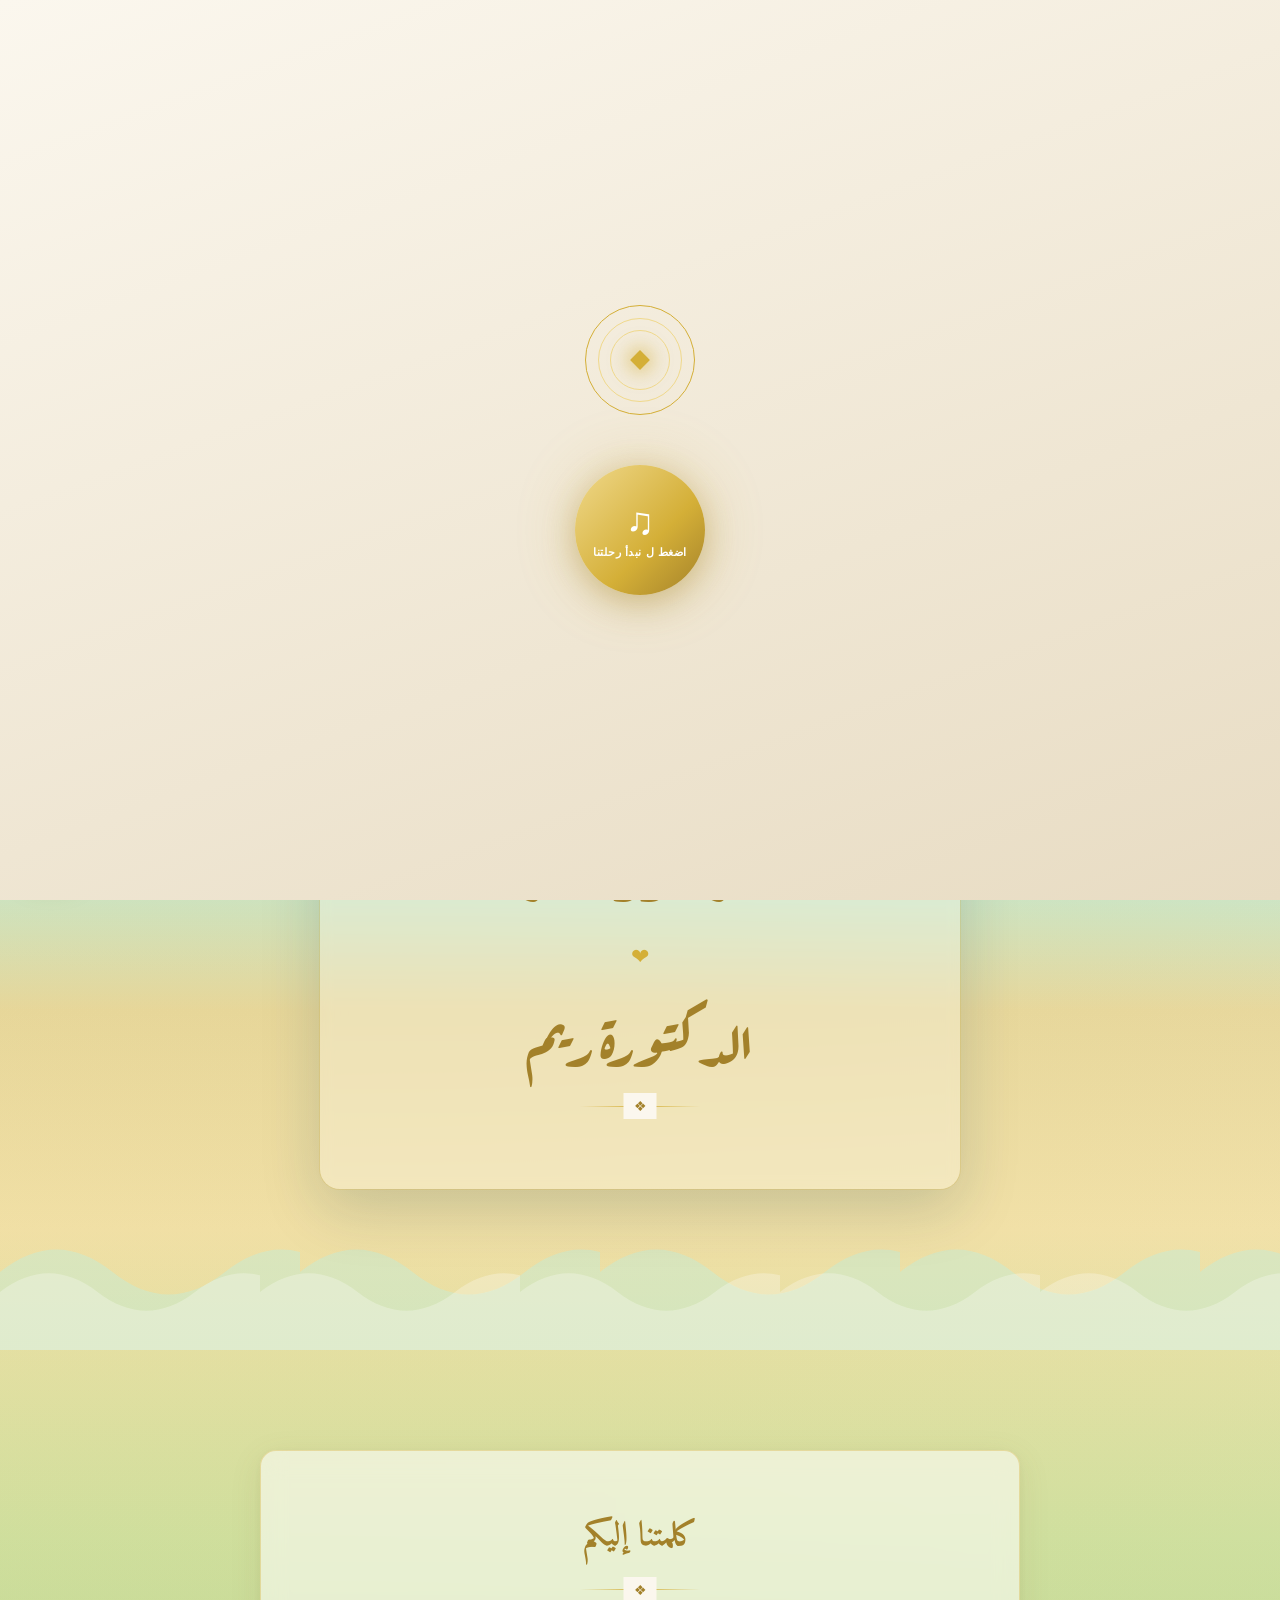
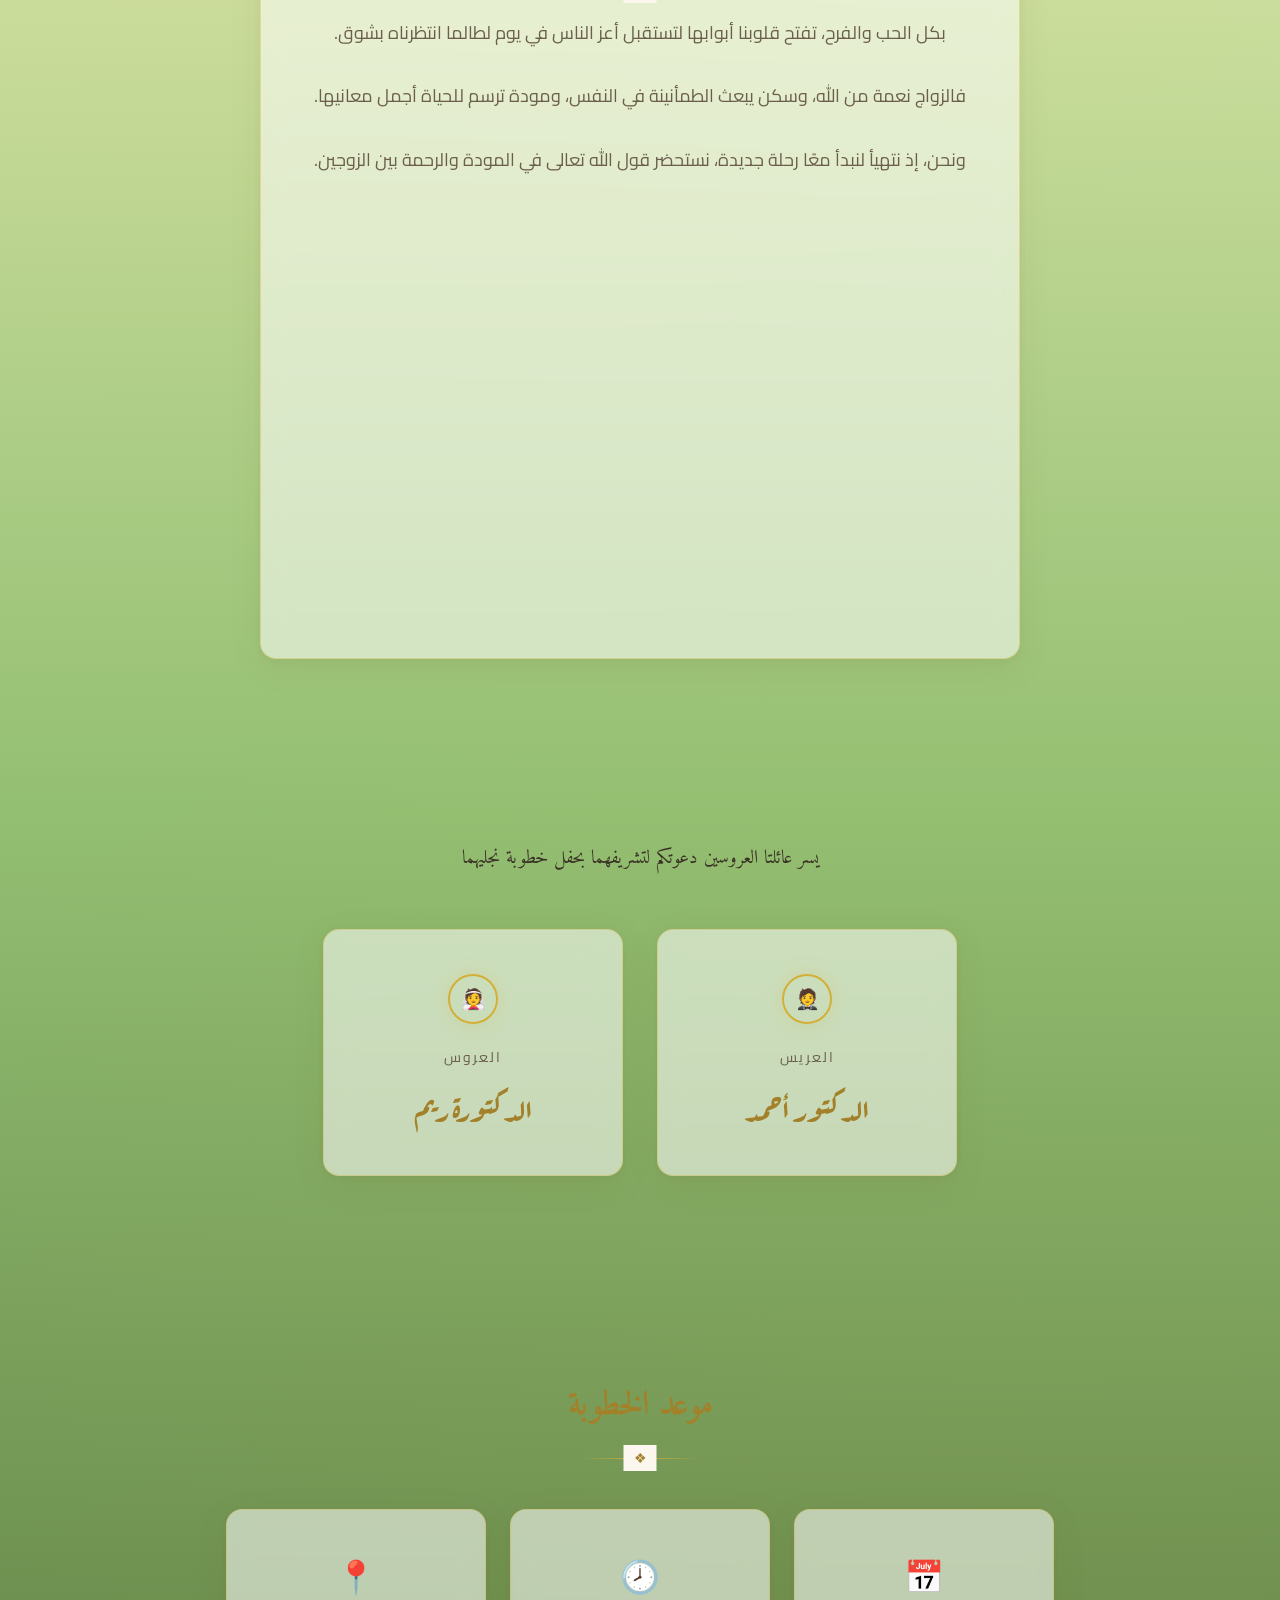
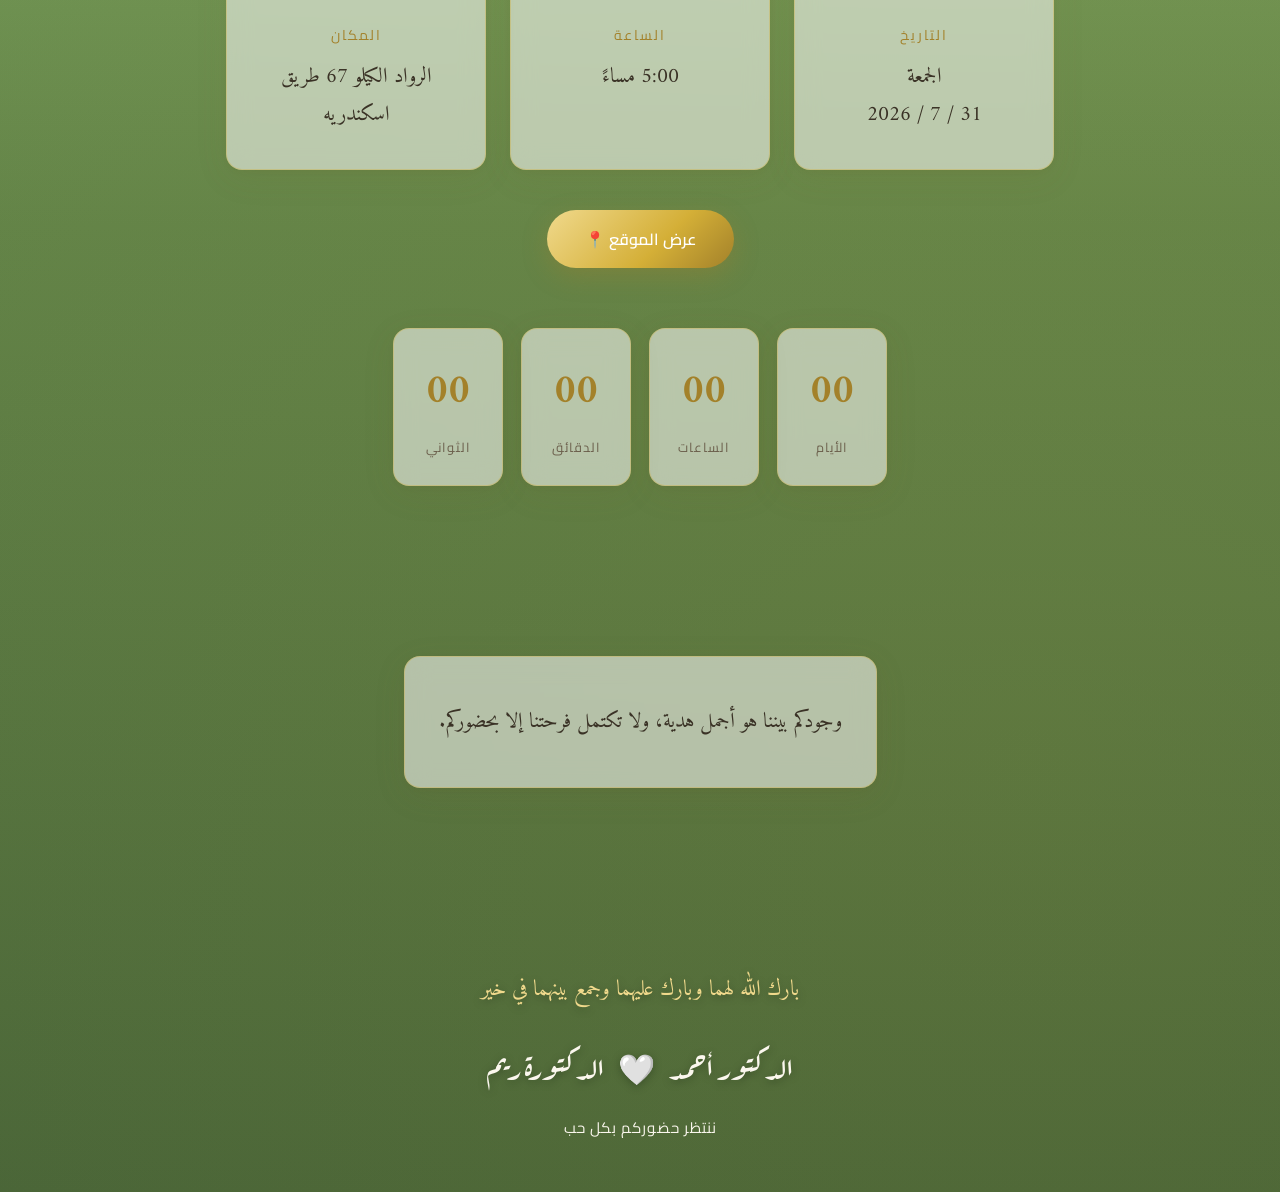
==== commit 0e96ad88: "increase speed" ====
--- a/index.html
+++ b/index.html
@@ -422,7 +422,7 @@
                 <!--<div class="corner br"><div class="diamond"></div></div>-->
 
                 <p class="eyebrow">بكل الحب والامتنان</p>
-                <h1 class="main-title">دعوة لحضور خطوبه</h1>
+                <h1 class="main-title">دعوة لحضور خطوبة</h1>
 
                 <div class="names-wrap">
                     <div class="name">الدكتور أحمد</div>
@@ -507,7 +507,7 @@
      القسم 5: موعد الحفل + العد التنازلي
 ============================================================ -->
         <section id="details">
-            <h2 class="section-title reveal">موعد الخطوب</h2>
+            <h2 class="section-title reveal">موعد الخطوبة</h2>
             <div class="gold-divider reveal"></div>
 
             <div class="details-grid">
--- a/style.css
+++ b/style.css
@@ -759,13 +759,13 @@
    1) شاشة الافتتاح — بسم الله / الآية / صدق الله العظيم
 ========================================================== */
 #opening {
-    min-height: 100vh;
+    min-height: 50vh;
     display: flex;
     flex-direction: column;
     align-items: center;
     justify-content: center;
     text-align: center;
-    padding: 30px 18px;
+    padding: 50px 18px 20px;
     position: relative;
     overflow: hidden;
 }
@@ -1529,7 +1529,7 @@
 ========================================================== */
 @media (max-width: 520px) {
     .hero-frame {
-        padding: 44px 18px;
+        padding: 22px 9px;
     }
     .corner {
         width: 44px;
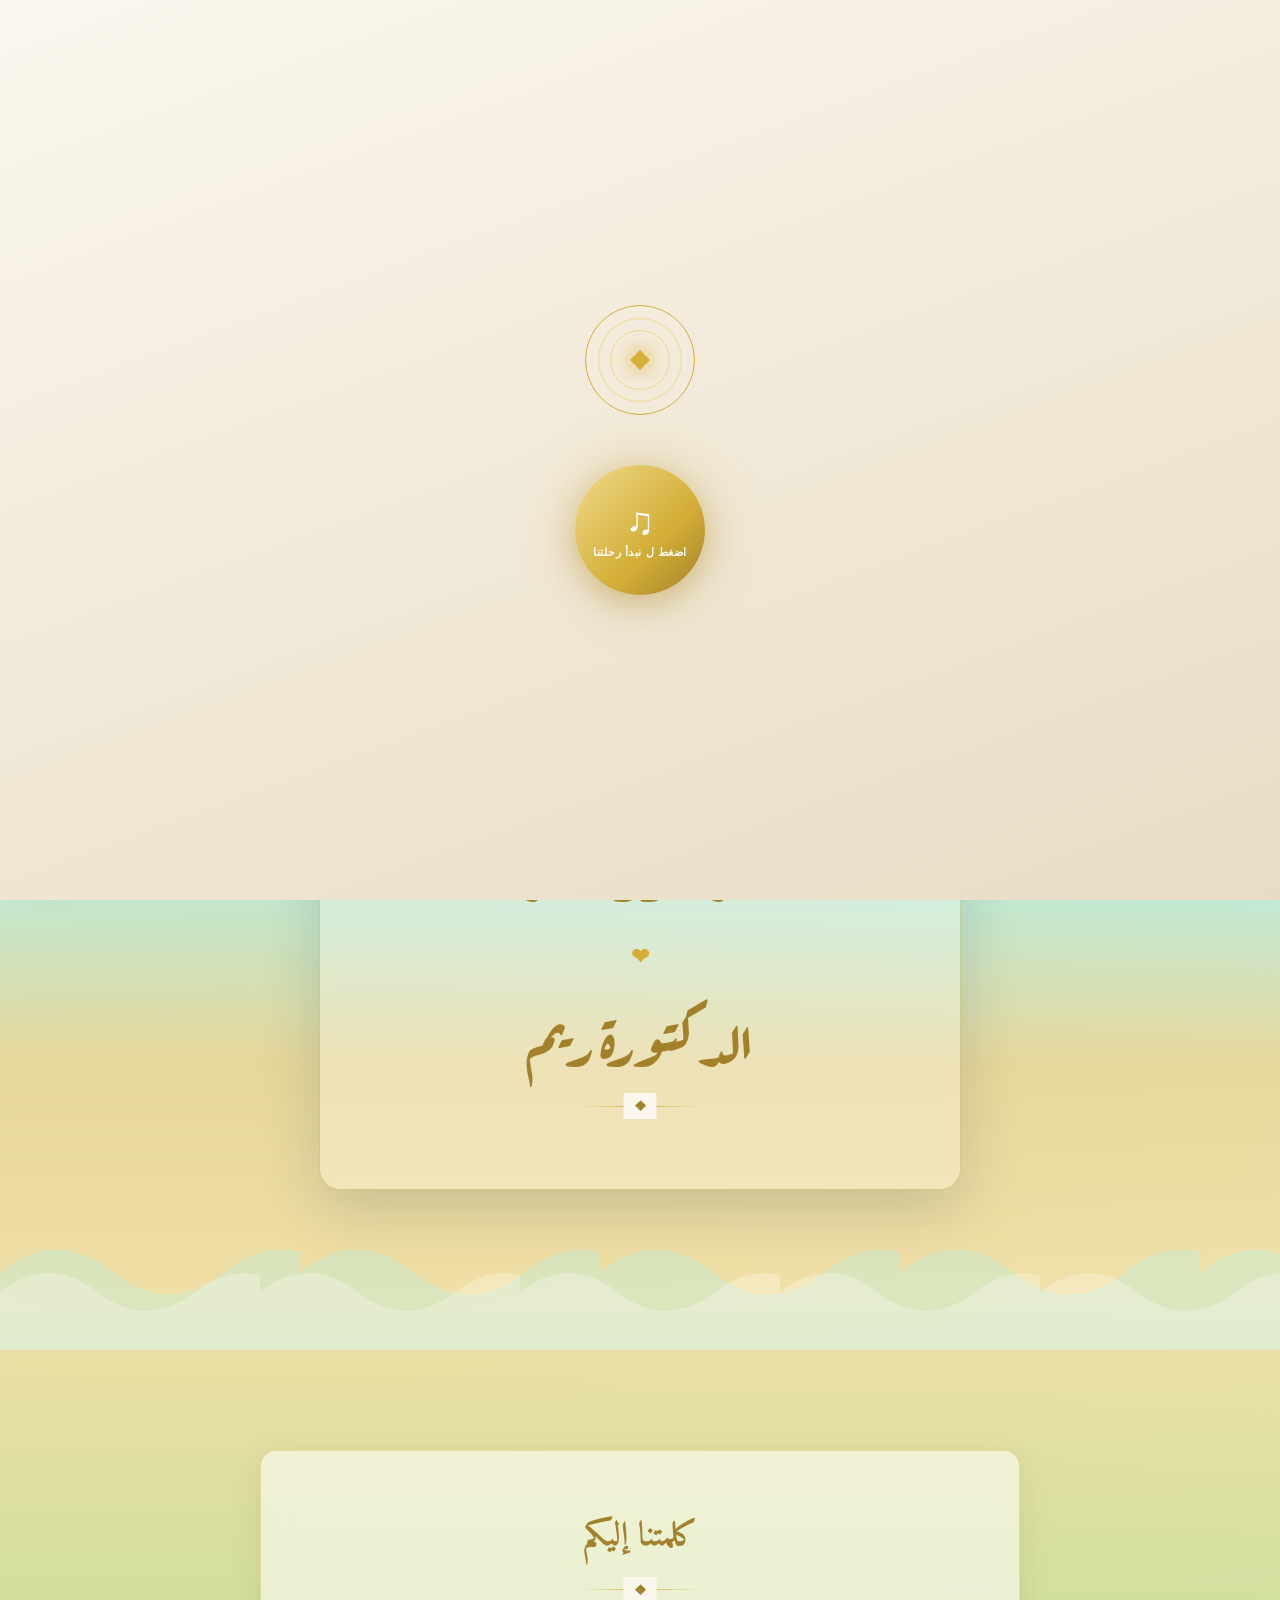
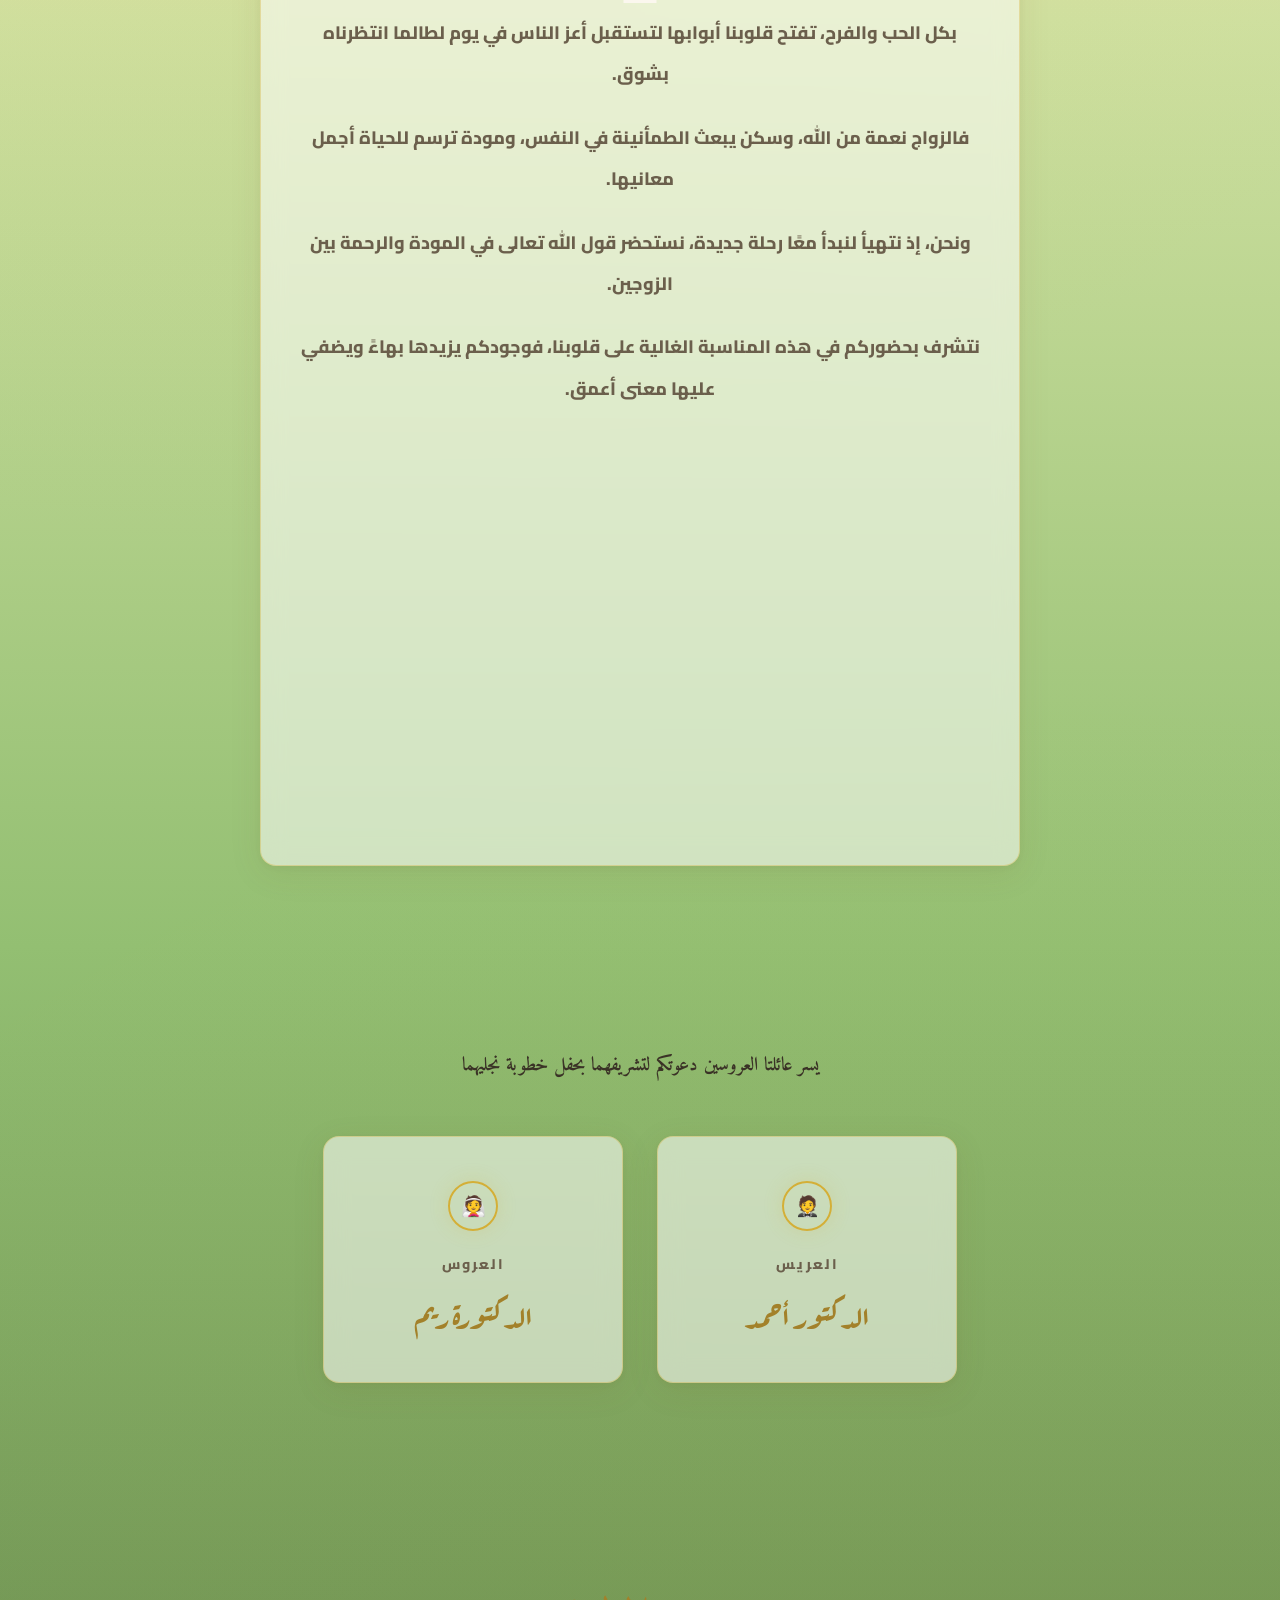
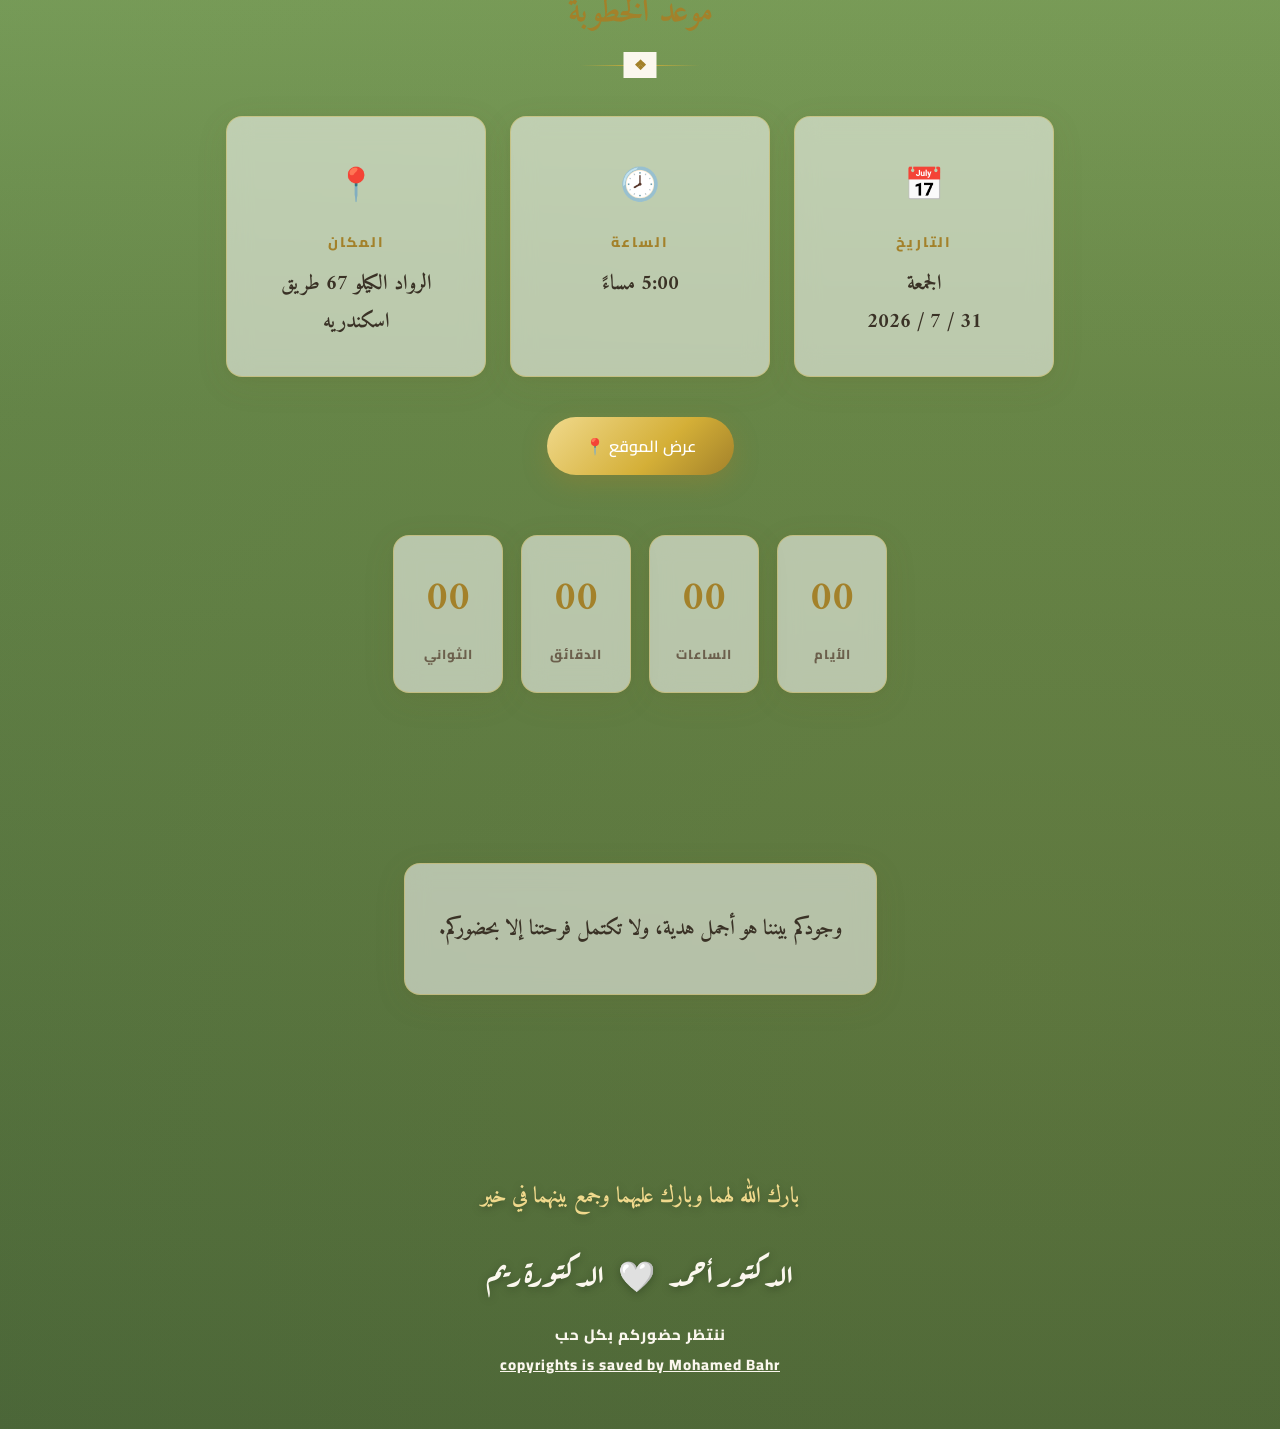
==== commit ec040d16: "add mohamed is linkedin link" ====
--- a/index.html
+++ b/index.html
@@ -1,602 +1,511 @@
 <!doctype html>
 <html lang="ar" dir="rtl">
-    <head>
-        <meta charset="UTF-8" />
-        <meta
-            name="viewport"
-            content="width=device-width, initial-scale=1.0, maximum-scale=1.0"
-        />
-        <title>Engagement invitation</title>
-        <link rel="icon" type="image/png" href="./Assets/ring.png" />
-        <!-- ============================================================
+  <head>
+    <meta charset="UTF-8" />
+    <meta
+      name="viewport"
+      content="width=device-width, initial-scale=1.0, maximum-scale=1.0"
+    />
+    <title>Engagement invitation</title>
+    <link rel="icon" type="image/png" href="./Assets/ring.png" />
+    <!-- ============================================================
      GOOGLE FONTS
      Amiri      : للخط العربي الكلاسيكي الفخم (العناوين والآية)
      Aref Ruqaa : لخط الأسماء بطابع خط الرقعة الفني
      Cairo      : للنصوص العادية بشكل عصري وواضح
 ============================================================ -->
-        <link rel="preconnect" href="https://fonts.googleapis.com" />
-        <link rel="preconnect" href="https://fonts.gstatic.com" crossorigin />
-        <link
-            href="https://fonts.googleapis.com/css2?family=Amiri:ital,wght@0,400;0,700;1,400&family=Aref+Ruqaa:wght@400;700&family=Cairo:wght@200;300;400;600;700;900&display=swap"
-            rel="stylesheet"
-        />
-
-        <link rel="stylesheet" href="style.css" />
-    </head>
-    <body>
-        <!-- شاشة التحميل — اضغط لتشغيل الموسيقى -->
-        <div id="loader">
-            <div class="loader-music-screen">
-                <div class="loader-ornament">
-                    <div class="loader-diamond"></div>
-                </div>
-                <button
-                    id="musicStartBtn"
-                    class="music-start-btn"
-                    aria-label="تشغيل الموسيقى"
-                >
-                    <span class="music-start-icon">♫</span>
-                    <span class="music-start-label">اضغط ل نبدأ رحلتنا </span>
-                </button>
-            </div>
-        </div>
-
-        <!-- زخارف جانبية ثابتة على اليمين واليسار -->
-        <div class="side-decor side-decor-right" aria-hidden="true">
-            <svg viewBox="0 0 80 900" preserveAspectRatio="xMidYMin slice">
-                <use href="#side-ornament-pattern"></use>
-            </svg>
-        </div>
-        <div class="side-decor side-decor-left" aria-hidden="true">
-            <svg viewBox="0 0 80 900" preserveAspectRatio="xMidYMin slice">
-                <use href="#side-ornament-pattern"></use>
-            </svg>
-        </div>
-
-        <!-- زخارف الحديقة الجانبية (تضاف فوق الذهبية) -->
-        <div class="garden-side garden-side-right" aria-hidden="true">
-            <svg viewBox="0 0 80 900" preserveAspectRatio="xMidYMin slice">
-                <use href="#garden-pattern"></use>
-            </svg>
-        </div>
-        <div class="garden-side garden-side-left" aria-hidden="true">
-            <svg viewBox="0 0 80 900" preserveAspectRatio="xMidYMin slice">
-                <use href="#garden-pattern"></use>
-            </svg>
-        </div>
-
-        <!-- أغصان شجر مزخرفة متحركة تتدلى من الزاويتين العلويتين -->
-        <div class="garden-branch garden-branch-right" aria-hidden="true">
-            <div class="garden-branch-inner">
-                <svg
-                    class="branch-svg"
-                    viewBox="0 0 220 640"
-                    preserveAspectRatio="xMaxYMin meet"
-                >
-                    <path
-                        class="branch-trunk"
-                        d="M210,-20 C190,40 205,90 175,130 C150,165 165,205 135,245 C110,280 125,320 95,360 C70,395 85,435 55,470 C35,495 45,525 20,555"
-                    />
-                    <path
-                        class="branch-twig"
-                        d="M175,130 C195,140 210,135 222,115"
-                    />
-                    <path
-                        class="branch-twig"
-                        d="M135,245 C110,240 90,250 72,272"
-                    />
-                    <path
-                        class="branch-twig"
-                        d="M95,360 C118,352 138,360 150,340"
-                    />
-                    <path
-                        class="branch-twig"
-                        d="M55,470 C32,462 12,472 -2,455"
-                    />
-                    <use
-                        href="#garden-leaf"
-                        x="198"
-                        y="103"
-                        transform="rotate(-25 198 103) scale(0.9)"
-                    />
-                    <use
-                        href="#garden-flower"
-                        x="216"
-                        y="106"
-                        transform="scale(0.85)"
-                    />
-                    <use
-                        href="#garden-leaf"
-                        x="58"
-                        y="263"
-                        transform="rotate(200 58 263) scale(0.8)"
-                    />
-                    <use
-                        href="#garden-flower"
-                        x="66"
-                        y="276"
-                        transform="scale(0.7)"
-                    />
-                    <use
-                        href="#garden-leaf"
-                        x="143"
-                        y="333"
-                        transform="rotate(-10 143 333) scale(0.75)"
-                    />
-                    <use
-                        href="#garden-flower"
-                        x="150"
-                        y="336"
-                        transform="scale(0.65)"
-                    />
-                    <use
-                        href="#garden-flower"
-                        x="-6"
-                        y="450"
-                        transform="scale(0.6)"
-                    />
-                    <use
-                        href="#garden-leaf"
-                        x="16"
-                        y="548"
-                        transform="rotate(150 16 548) scale(0.7)"
-                    />
-                </svg>
-            </div>
-        </div>
-        <div class="garden-branch garden-branch-left" aria-hidden="true">
-            <div class="garden-branch-inner">
-                <svg
-                    class="branch-svg"
-                    viewBox="0 0 220 640"
-                    preserveAspectRatio="xMaxYMin meet"
-                >
-                    <path
-                        class="branch-trunk"
-                        d="M210,-20 C190,40 205,90 175,130 C150,165 165,205 135,245 C110,280 125,320 95,360 C70,395 85,435 55,470 C35,495 45,525 20,555"
-                    />
-                    <path
-                        class="branch-twig"
-                        d="M175,130 C195,140 210,135 222,115"
-                    />
-                    <path
-                        class="branch-twig"
-                        d="M135,245 C110,240 90,250 72,272"
-                    />
-                    <path
-                        class="branch-twig"
-                        d="M95,360 C118,352 138,360 150,340"
-                    />
-                    <path
-                        class="branch-twig"
-                        d="M55,470 C32,462 12,472 -2,455"
-                    />
-                    <use
-                        href="#garden-leaf"
-                        x="198"
-                        y="103"
-                        transform="rotate(-25 198 103) scale(0.9)"
-                    />
-                    <use
-                        href="#garden-flower"
-                        x="216"
-                        y="106"
-                        transform="scale(0.85)"
-                    />
-                    <use
-                        href="#garden-leaf"
-                        x="58"
-                        y="263"
-                        transform="rotate(200 58 263) scale(0.8)"
-                    />
-                    <use
-                        href="#garden-flower"
-                        x="66"
-                        y="276"
-                        transform="scale(0.7)"
-                    />
-                    <use
-                        href="#garden-leaf"
-                        x="143"
-                        y="333"
-                        transform="rotate(-10 143 333) scale(0.75)"
-                    />
-                    <use
-                        href="#garden-flower"
-                        x="150"
-                        y="336"
-                        transform="scale(0.65)"
-                    />
-                    <use
-                        href="#garden-flower"
-                        x="-6"
-                        y="450"
-                        transform="scale(0.6)"
-                    />
-                    <use
-                        href="#garden-leaf"
-                        x="16"
-                        y="548"
-                        transform="rotate(150 16 548) scale(0.7)"
-                    />
-                </svg>
-            </div>
-        </div>
-
-        <!-- تعريف نقش الزخرفة الجانبية المكرر (يُستخدم مرتين أعلاه) -->
-        <svg width="0" height="0" style="position: absolute">
-            <defs>
-                <g id="side-ornament-medallion">
-                    <circle
-                        cx="40"
-                        cy="40"
-                        r="16"
-                        fill="none"
-                        stroke="#d4af37"
-                        stroke-width="1"
-                    />
-                    <circle
-                        cx="40"
-                        cy="40"
-                        r="9"
-                        fill="none"
-                        stroke="#d4af37"
-                        stroke-width="0.8"
-                    />
-                    <path
-                        d="M40 18 L47 40 L40 62 L33 40 Z"
-                        fill="none"
-                        stroke="#d4af37"
-                        stroke-width="0.8"
-                    />
-                    <path
-                        d="M18 40 L40 33 L62 40 L40 47 Z"
-                        fill="none"
-                        stroke="#d4af37"
-                        stroke-width="0.8"
-                    />
-                </g>
-                <pattern
-                    id="side-ornament-pattern"
-                    x="0"
-                    y="0"
-                    width="80"
-                    height="180"
-                    patternUnits="userSpaceOnUse"
-                >
-                    <line
-                        x1="40"
-                        y1="0"
-                        x2="40"
-                        y2="180"
-                        stroke="#d4af37"
-                        stroke-width="0.6"
-                        stroke-dasharray="1 5"
-                    />
-                    <use href="#side-ornament-medallion" x="0" y="10" />
-                    <path
-                        d="M40 100 C 20 110, 20 140, 40 150 C 60 140, 60 110, 40 100 Z"
-                        fill="none"
-                        stroke="#d4af37"
-                        stroke-width="0.8"
-                    />
-                    <circle cx="40" cy="125" r="3" fill="#d4af37" />
-                </pattern>
-
-                <!-- نقش أوراق وزهور الحديقة (Garden Patterns) -->
-                <g id="garden-leaf">
-                    <path
-                        d="M0 0 C 8 -12, 20 -12, 28 0 C 20 12, 8 12, 0 0Z"
-                        fill="var(--green-sage)"
-                        opacity="0.5"
-                    />
-                    <path
-                        d="M0 0 L 28 0"
-                        stroke="var(--green-moss)"
-                        stroke-width="0.8"
-                        opacity="0.6"
-                    />
-                </g>
-                <g id="garden-flower">
-                    <circle
-                        cx="0"
-                        cy="-6"
-                        r="5"
-                        fill="var(--green-pale)"
-                        opacity="0.45"
-                    />
-                    <circle
-                        cx="6"
-                        cy="2"
-                        r="5"
-                        fill="var(--green-pale)"
-                        opacity="0.45"
-                    />
-                    <circle
-                        cx="-6"
-                        cy="2"
-                        r="5"
-                        fill="var(--green-pale)"
-                        opacity="0.45"
-                    />
-                    <circle
-                        cx="0"
-                        cy="0"
-                        r="3"
-                        fill="var(--green-sage)"
-                        opacity="0.6"
-                    />
-                </g>
-                <g id="garden-vine">
-                    <path
-                        d="M0 0 Q 10 -15, 5 -30 T 10 -60"
-                        fill="none"
-                        stroke="var(--green-moss)"
-                        stroke-width="1.5"
-                        opacity="0.4"
-                    />
-                    <circle
-                        cx="5"
-                        cy="-30"
-                        r="4"
-                        fill="var(--green-pale)"
-                        opacity="0.4"
-                    />
-                    <path
-                        d="M5 -30 Q 12 -35, 8 -42"
-                        fill="none"
-                        stroke="var(--green-moss)"
-                        stroke-width="1"
-                        opacity="0.35"
-                    />
-                </g>
-                <pattern
-                    id="garden-pattern"
-                    x="0"
-                    y="0"
-                    width="80"
-                    height="200"
-                    patternUnits="userSpaceOnUse"
-                >
-                    <use
-                        href="#garden-leaf"
-                        x="25"
-                        y="20"
-                        transform="scale(0.8) rotate(-20 40 20)"
-                    />
-                    <use
-                        href="#garden-flower"
-                        x="30"
-                        y="70"
-                        transform="scale(0.7)"
-                    />
-                    <use
-                        href="#garden-vine"
-                        x="35"
-                        y="140"
-                        transform="scale(0.9)"
-                    />
-                    <use
-                        href="#garden-leaf"
-                        x="20"
-                        y="110"
-                        transform="scale(0.6) rotate(30 40 110)"
-                    />
-                    <use
-                        href="#garden-flower"
-                        x="35"
-                        y="170"
-                        transform="scale(0.5)"
-                    />
-                </pattern>
-            </defs>
+    <link rel="preconnect" href="https://fonts.googleapis.com" />
+    <link rel="preconnect" href="https://fonts.gstatic.com" crossorigin />
+    <link
+      href="https://fonts.googleapis.com/css2?family=Amiri:ital,wght@0,400;0,700;1,400&family=Aref+Ruqaa:wght@400;700&family=Cairo:wght@200;300;400;600;700;900&display=swap"
+      rel="stylesheet"
+    />
+
+    <link rel="stylesheet" href="style.css" />
+  </head>
+  <body>
+    <!-- شاشة التحميل — اضغط لتشغيل الموسيقى -->
+    <div id="loader">
+      <div class="loader-music-screen">
+        <div class="loader-ornament">
+          <div class="loader-diamond"></div>
+        </div>
+        <button
+          id="musicStartBtn"
+          class="music-start-btn"
+          aria-label="تشغيل الموسيقى"
+        >
+          <span class="music-start-icon">♫</span>
+          <span class="music-start-label">اضغط ل نبدأ رحلتنا </span>
+        </button>
+      </div>
+    </div>
+
+    <!-- زخارف جانبية ثابتة على اليمين واليسار -->
+    <div class="side-decor side-decor-right" aria-hidden="true">
+      <svg viewBox="0 0 80 900" preserveAspectRatio="xMidYMin slice">
+        <use href="#side-ornament-pattern"></use>
+      </svg>
+    </div>
+    <div class="side-decor side-decor-left" aria-hidden="true">
+      <svg viewBox="0 0 80 900" preserveAspectRatio="xMidYMin slice">
+        <use href="#side-ornament-pattern"></use>
+      </svg>
+    </div>
+
+    <!-- زخارف الحديقة الجانبية (تضاف فوق الذهبية) -->
+    <div class="garden-side garden-side-right" aria-hidden="true">
+      <svg viewBox="0 0 80 900" preserveAspectRatio="xMidYMin slice">
+        <use href="#garden-pattern"></use>
+      </svg>
+    </div>
+    <div class="garden-side garden-side-left" aria-hidden="true">
+      <svg viewBox="0 0 80 900" preserveAspectRatio="xMidYMin slice">
+        <use href="#garden-pattern"></use>
+      </svg>
+    </div>
+
+    <!-- أغصان شجر مزخرفة متحركة تتدلى من الزاويتين العلويتين -->
+    <div class="garden-branch garden-branch-right" aria-hidden="true">
+      <div class="garden-branch-inner">
+        <svg
+          class="branch-svg"
+          viewBox="0 0 220 640"
+          preserveAspectRatio="xMaxYMin meet"
+        >
+          <path
+            class="branch-trunk"
+            d="M210,-20 C190,40 205,90 175,130 C150,165 165,205 135,245 C110,280 125,320 95,360 C70,395 85,435 55,470 C35,495 45,525 20,555"
+          />
+          <path class="branch-twig" d="M175,130 C195,140 210,135 222,115" />
+          <path class="branch-twig" d="M135,245 C110,240 90,250 72,272" />
+          <path class="branch-twig" d="M95,360 C118,352 138,360 150,340" />
+          <path class="branch-twig" d="M55,470 C32,462 12,472 -2,455" />
+          <use
+            href="#garden-leaf"
+            x="198"
+            y="103"
+            transform="rotate(-25 198 103) scale(0.9)"
+          />
+          <use href="#garden-flower" x="216" y="106" transform="scale(0.85)" />
+          <use
+            href="#garden-leaf"
+            x="58"
+            y="263"
+            transform="rotate(200 58 263) scale(0.8)"
+          />
+          <use href="#garden-flower" x="66" y="276" transform="scale(0.7)" />
+          <use
+            href="#garden-leaf"
+            x="143"
+            y="333"
+            transform="rotate(-10 143 333) scale(0.75)"
+          />
+          <use href="#garden-flower" x="150" y="336" transform="scale(0.65)" />
+          <use href="#garden-flower" x="-6" y="450" transform="scale(0.6)" />
+          <use
+            href="#garden-leaf"
+            x="16"
+            y="548"
+            transform="rotate(150 16 548) scale(0.7)"
+          />
         </svg>
-
-        <!-- زهور متساقطة من الجانبين أثناء التمرير -->
-        <div id="side-flowers" aria-hidden="true"></div>
-
-        <!-- جسيمات ذهبية وبتلات عائمة في الخلفية -->
-        <div id="particles"></div>
-
-        <!-- ============================================================
+      </div>
+    </div>
+    <div class="garden-branch garden-branch-left" aria-hidden="true">
+      <div class="garden-branch-inner">
+        <svg
+          class="branch-svg"
+          viewBox="0 0 220 640"
+          preserveAspectRatio="xMaxYMin meet"
+        >
+          <path
+            class="branch-trunk"
+            d="M210,-20 C190,40 205,90 175,130 C150,165 165,205 135,245 C110,280 125,320 95,360 C70,395 85,435 55,470 C35,495 45,525 20,555"
+          />
+          <path class="branch-twig" d="M175,130 C195,140 210,135 222,115" />
+          <path class="branch-twig" d="M135,245 C110,240 90,250 72,272" />
+          <path class="branch-twig" d="M95,360 C118,352 138,360 150,340" />
+          <path class="branch-twig" d="M55,470 C32,462 12,472 -2,455" />
+          <use
+            href="#garden-leaf"
+            x="198"
+            y="103"
+            transform="rotate(-25 198 103) scale(0.9)"
+          />
+          <use href="#garden-flower" x="216" y="106" transform="scale(0.85)" />
+          <use
+            href="#garden-leaf"
+            x="58"
+            y="263"
+            transform="rotate(200 58 263) scale(0.8)"
+          />
+          <use href="#garden-flower" x="66" y="276" transform="scale(0.7)" />
+          <use
+            href="#garden-leaf"
+            x="143"
+            y="333"
+            transform="rotate(-10 143 333) scale(0.75)"
+          />
+          <use href="#garden-flower" x="150" y="336" transform="scale(0.65)" />
+          <use href="#garden-flower" x="-6" y="450" transform="scale(0.6)" />
+          <use
+            href="#garden-leaf"
+            x="16"
+            y="548"
+            transform="rotate(150 16 548) scale(0.7)"
+          />
+        </svg>
+      </div>
+    </div>
+
+    <!-- تعريف نقش الزخرفة الجانبية المكرر (يُستخدم مرتين أعلاه) -->
+    <svg width="0" height="0" style="position: absolute">
+      <defs>
+        <g id="side-ornament-medallion">
+          <circle
+            cx="40"
+            cy="40"
+            r="16"
+            fill="none"
+            stroke="#d4af37"
+            stroke-width="1"
+          />
+          <circle
+            cx="40"
+            cy="40"
+            r="9"
+            fill="none"
+            stroke="#d4af37"
+            stroke-width="0.8"
+          />
+          <path
+            d="M40 18 L47 40 L40 62 L33 40 Z"
+            fill="none"
+            stroke="#d4af37"
+            stroke-width="0.8"
+          />
+          <path
+            d="M18 40 L40 33 L62 40 L40 47 Z"
+            fill="none"
+            stroke="#d4af37"
+            stroke-width="0.8"
+          />
+        </g>
+        <pattern
+          id="side-ornament-pattern"
+          x="0"
+          y="0"
+          width="80"
+          height="180"
+          patternUnits="userSpaceOnUse"
+        >
+          <line
+            x1="40"
+            y1="0"
+            x2="40"
+            y2="180"
+            stroke="#d4af37"
+            stroke-width="0.6"
+            stroke-dasharray="1 5"
+          />
+          <use href="#side-ornament-medallion" x="0" y="10" />
+          <path
+            d="M40 100 C 20 110, 20 140, 40 150 C 60 140, 60 110, 40 100 Z"
+            fill="none"
+            stroke="#d4af37"
+            stroke-width="0.8"
+          />
+          <circle cx="40" cy="125" r="3" fill="#d4af37" />
+        </pattern>
+
+        <!-- نقش أوراق وزهور الحديقة (Garden Patterns) -->
+        <g id="garden-leaf">
+          <path
+            d="M0 0 C 8 -12, 20 -12, 28 0 C 20 12, 8 12, 0 0Z"
+            fill="var(--green-sage)"
+            opacity="0.5"
+          />
+          <path
+            d="M0 0 L 28 0"
+            stroke="var(--green-moss)"
+            stroke-width="0.8"
+            opacity="0.6"
+          />
+        </g>
+        <g id="garden-flower">
+          <circle
+            cx="0"
+            cy="-6"
+            r="5"
+            fill="var(--green-pale)"
+            opacity="0.45"
+          />
+          <circle cx="6" cy="2" r="5" fill="var(--green-pale)" opacity="0.45" />
+          <circle
+            cx="-6"
+            cy="2"
+            r="5"
+            fill="var(--green-pale)"
+            opacity="0.45"
+          />
+          <circle cx="0" cy="0" r="3" fill="var(--green-sage)" opacity="0.6" />
+        </g>
+        <g id="garden-vine">
+          <path
+            d="M0 0 Q 10 -15, 5 -30 T 10 -60"
+            fill="none"
+            stroke="var(--green-moss)"
+            stroke-width="1.5"
+            opacity="0.4"
+          />
+          <circle
+            cx="5"
+            cy="-30"
+            r="4"
+            fill="var(--green-pale)"
+            opacity="0.4"
+          />
+          <path
+            d="M5 -30 Q 12 -35, 8 -42"
+            fill="none"
+            stroke="var(--green-moss)"
+            stroke-width="1"
+            opacity="0.35"
+          />
+        </g>
+        <pattern
+          id="garden-pattern"
+          x="0"
+          y="0"
+          width="80"
+          height="200"
+          patternUnits="userSpaceOnUse"
+        >
+          <use
+            href="#garden-leaf"
+            x="25"
+            y="20"
+            transform="scale(0.8) rotate(-20 40 20)"
+          />
+          <use href="#garden-flower" x="30" y="70" transform="scale(0.7)" />
+          <use href="#garden-vine" x="35" y="140" transform="scale(0.9)" />
+          <use
+            href="#garden-leaf"
+            x="20"
+            y="110"
+            transform="scale(0.6) rotate(30 40 110)"
+          />
+          <use href="#garden-flower" x="35" y="170" transform="scale(0.5)" />
+        </pattern>
+      </defs>
+    </svg>
+
+    <!-- زهور متساقطة من الجانبين أثناء التمرير -->
+    <div id="side-flowers" aria-hidden="true"></div>
+
+    <!-- جسيمات ذهبية وبتلات عائمة في الخلفية -->
+    <div id="particles"></div>
+
+    <!-- ============================================================
      القسم 1: الافتتاحية الدينية
 ============================================================ -->
-        <section id="opening">
-            <p class="opening-line" id="bismillah">بسم الله الرحمن الرحيم</p>
-            <p class="opening-line" id="ayah">
-                ﴿ وَمِنْ آيَاتِهِ أَنْ خَلَقَ لَكُم مِّنْ أَنفُسِكُمْ أَزْوَاجًا
-                لِّتَسْكُنُوا إِلَيْهَا وَجَعَلَ بَيْنَكُم مَّوَدَّةً وَرَحْمَةً
-                ﴾
-            </p>
-            <p class="opening-line" id="sadaqallah">صدق الله العظيم</p>
-        </section>
-
-        <!-- ============================================================
+    <section id="opening">
+      <p class="opening-line" id="bismillah">بسم الله الرحمن الرحيم</p>
+      <p class="opening-line" id="ayah">
+        ﴿ وَمِنْ آيَاتِهِ أَنْ خَلَقَ لَكُم مِّنْ أَنفُسِكُمْ أَزْوَاجًا
+        لِّتَسْكُنُوا إِلَيْهَا وَجَعَلَ بَيْنَكُم مَّوَدَّةً وَرَحْمَةً ﴾
+      </p>
+      <p class="opening-line" id="sadaqallah">صدق الله العظيم</p>
+    </section>
+
+    <!-- ============================================================
      القسم 2: العنوان الرئيسي والأسماء
 ============================================================ -->
-        <section id="hero">
-            <div class="hero-frame reveal">
-                <!--<div class="corner tl"><div class="diamond"></div></div>-->
-                <!--<div class="corner tr"><div class="diamond"></div></div>-->
-                <!--<div class="corner bl"><div class="diamond"></div></div>-->
-                <!--<div class="corner br"><div class="diamond"></div></div>-->
-
-                <p class="eyebrow">بكل الحب والامتنان</p>
-                <h1 class="main-title">دعوة لحضور خطوبة</h1>
-
-                <div class="names-wrap">
-                    <div class="name">الدكتور أحمد</div>
-                    <div class="heart">❤</div>
-                    <div class="name">الدكتورة ريم</div>
-                </div>
-
-                <div class="gold-divider"></div>
-            </div>
-        </section>
-
-        <!-- ============================================================
+    <section id="hero">
+      <div class="hero-frame reveal">
+        <!--<div class="corner tl"><div class="diamond"></div></div>-->
+        <!--<div class="corner tr"><div class="diamond"></div></div>-->
+        <!--<div class="corner bl"><div class="diamond"></div></div>-->
+        <!--<div class="corner br"><div class="diamond"></div></div>-->
+
+        <p class="eyebrow">بكل الحب والامتنان</p>
+        <h1 class="main-title">دعوة لحضور خطوبة</h1>
+
+        <div class="names-wrap">
+          <div class="name">الدكتور أحمد</div>
+          <div class="heart">❤</div>
+          <div class="name">الدكتورة ريم</div>
+        </div>
+
+        <div class="gold-divider"></div>
+      </div>
+    </section>
+
+    <!-- ============================================================
      القسم 3: الكلمة الرئيسية
 ============================================================ -->
-        <section id="speech">
-            <div class="speech-card glass-card reveal">
-                <h2 class="section-title">كلمتنا إليكم</h2>
-                <div class="gold-divider"></div>
-                <div class="speech-text" id="speechText">
-                    <p>
-                        بكل الحب والفرح، تفتح قلوبنا أبوابها لتستقبل أعز الناس
-                        في يوم لطالما انتظرناه بشوق.
-                    </p>
-                    <p>
-                        فالزواج نعمة من الله، وسكن يبعث الطمأنينة في النفس،
-                        ومودة ترسم للحياة أجمل معانيها.
-                    </p>
-                    <p>
-                        ونحن، إذ نتهيأ لنبدأ معًا رحلة جديدة، نستحضر قول الله
-                        تعالى في المودة والرحمة بين الزوجين.
-                    </p>
-                    <p>
-                        نتشرف بحضوركم في هذه المناسبة الغالية على قلوبنا،
-                        فوجودكم يزيدها بهاءً ويضفي عليها معنى أعمق.
-                    </p>
-                    <p>
-                        مشاركتكم لنا هذه اللحظة تزيد فرحتنا وتجعلها ذكرى لا
-                        تُنسى في سجل الأيام الجميلة.
-                    </p>
-                    <p>
-                        فحضوركم يسعدنا، ويجعل من هذا اليوم عرسًا يليق بمحبتكم
-                        الصادقة وصحبتكم الكريمة.
-                    </p>
-                    <p>
-                        نحتفل اليوم ببداية رحلة جديدة، عنوانها الوفاء، وزادها
-                        الصبر، وغايتها رضا الله سبحانه.
-                    </p>
-                    <p>
-                        ونسأل الله أن يديم بيننا المودة والرحمة، وأن يجعل هذه
-                        الخطوبة بداية خير وبركة وسعادة تدوم.
-                    </p>
-                    <p>
-                        فأهلاً بكم أحبتنا، في يوم نخطّ فيه أجمل بداياتنا، ونكتب
-                        أول سطر في قصة عمرنا معًا.
-                    </p>
-                </div>
-            </div>
-        </section>
-
-        <!-- ============================================================
+    <section id="speech">
+      <div class="speech-card glass-card reveal">
+        <h2 class="section-title">كلمتنا إليكم</h2>
+        <div class="gold-divider"></div>
+        <div class="speech-text" id="speechText">
+          <p>
+            بكل الحب والفرح، تفتح قلوبنا أبوابها لتستقبل أعز الناس في يوم لطالما
+            انتظرناه بشوق.
+          </p>
+          <p>
+            فالزواج نعمة من الله، وسكن يبعث الطمأنينة في النفس، ومودة ترسم
+            للحياة أجمل معانيها.
+          </p>
+          <p>
+            ونحن، إذ نتهيأ لنبدأ معًا رحلة جديدة، نستحضر قول الله تعالى في
+            المودة والرحمة بين الزوجين.
+          </p>
+          <p>
+            نتشرف بحضوركم في هذه المناسبة الغالية على قلوبنا، فوجودكم يزيدها
+            بهاءً ويضفي عليها معنى أعمق.
+          </p>
+          <p>
+            مشاركتكم لنا هذه اللحظة تزيد فرحتنا وتجعلها ذكرى لا تُنسى في سجل
+            الأيام الجميلة.
+          </p>
+          <p>
+            فحضوركم يسعدنا، ويجعل من هذا اليوم عرسًا يليق بمحبتكم الصادقة
+            وصحبتكم الكريمة.
+          </p>
+          <p>
+            نحتفل اليوم ببداية رحلة جديدة، عنوانها الوفاء، وزادها الصبر، وغايتها
+            رضا الله سبحانه.
+          </p>
+          <p>
+            ونسأل الله أن يديم بيننا المودة والرحمة، وأن يجعل هذه الخطوبة بداية
+            خير وبركة وسعادة تدوم.
+          </p>
+          <p>
+            فأهلاً بكم أحبتنا، في يوم نخطّ فيه أجمل بداياتنا، ونكتب أول سطر في
+            قصة عمرنا معًا.
+          </p>
+        </div>
+      </div>
+    </section>
+
+    <!-- ============================================================
      القسم 4: دعوة عائلتي العروسين
 ============================================================ -->
-        <section id="family">
-            <p class="family-intro reveal">
-                يسر عائلتا العروسين دعوتكم لتشريفهما بحفل خطوبة نجليهما
-            </p>
-            <div class="couple-cards">
-                <div class="couple-card glass-card shimmer-border reveal">
-                    <div class="ring">🤵</div>
-                    <p class="role">العريس</p>
-                    <p class="cname">الدكتور أحمد</p>
-                </div>
-                <div class="couple-card glass-card shimmer-border reveal">
-                    <div class="ring">👰</div>
-                    <p class="role">العروس</p>
-                    <p class="cname">الدكتورة ريم</p>
-                </div>
-            </div>
-        </section>
-
-        <!-- ============================================================
+    <section id="family">
+      <p class="family-intro reveal">
+        يسر عائلتا العروسين دعوتكم لتشريفهما بحفل خطوبة نجليهما
+      </p>
+      <div class="couple-cards">
+        <div class="couple-card glass-card shimmer-border reveal">
+          <div class="ring">🤵</div>
+          <p class="role">العريس</p>
+          <p class="cname">الدكتور أحمد</p>
+        </div>
+        <div class="couple-card glass-card shimmer-border reveal">
+          <div class="ring">👰</div>
+          <p class="role">العروس</p>
+          <p class="cname">الدكتورة ريم</p>
+        </div>
+      </div>
+    </section>
+
+    <!-- ============================================================
      القسم 5: موعد الحفل + العد التنازلي
 ============================================================ -->
-        <section id="details">
-            <h2 class="section-title reveal">موعد الخطوبة</h2>
-            <div class="gold-divider reveal"></div>
-
-            <div class="details-grid">
-                <div class="detail-card glass-card reveal">
-                    <span class="icon">📅</span>
-                    <p class="label">التاريخ</p>
-                    <p class="value">الجمعة<br />31 / 7 / 2026</p>
-                </div>
-                <div class="detail-card glass-card reveal">
-                    <span class="icon">🕗</span>
-                    <p class="label">الساعة</p>
-                    <p class="value">5:00 مساءً</p>
-                </div>
-                <div class="detail-card glass-card reveal">
-                    <span class="icon">📍</span>
-                    <p class="label">المكان</p>
-                    <p class="value">الرواد الكيلو 67 طريق اسكندريه</p>
-                </div>
-            </div>
-
-            <a
-                class="map-btn reveal"
-                href="https://maps.app.goo.gl/qKMHDVaSjHWZFryL8?g_st=aw"
-                target="_blank"
-                rel="noopener"
-            >
-                عرض الموقع 📍
-            </a>
-
-            <!-- العد التنازلي -->
-            <div class="countdown reveal" id="countdown">
-                <div class="count-box">
-                    <span class="count-num" id="cd-days">00</span>
-                    <p class="count-label">الأيام</p>
-                </div>
-                <div class="count-box">
-                    <span class="count-num" id="cd-hours">00</span>
-                    <p class="count-label">الساعات</p>
-                </div>
-                <div class="count-box">
-                    <span class="count-num" id="cd-minutes">00</span>
-                    <p class="count-label">الدقائق</p>
-                </div>
-                <div class="count-box">
-                    <span class="count-num" id="cd-seconds">00</span>
-                    <p class="count-label">الثواني</p>
-                </div>
-            </div>
-        </section>
-
-        <!-- ============================================================
+    <section id="details">
+      <h2 class="section-title reveal">موعد الخطوبة</h2>
+      <div class="gold-divider reveal"></div>
+
+      <div class="details-grid">
+        <div class="detail-card glass-card reveal">
+          <span class="icon">📅</span>
+          <p class="label">التاريخ</p>
+          <p class="value">الجمعة<br />31 / 7 / 2026</p>
+        </div>
+        <div class="detail-card glass-card reveal">
+          <span class="icon">🕗</span>
+          <p class="label">الساعة</p>
+          <p class="value">5:00 مساءً</p>
+        </div>
+        <div class="detail-card glass-card reveal">
+          <span class="icon">📍</span>
+          <p class="label">المكان</p>
+          <p class="value">الرواد الكيلو 67 طريق اسكندريه</p>
+        </div>
+      </div>
+
+      <a
+        class="map-btn reveal"
+        href="https://maps.app.goo.gl/qKMHDVaSjHWZFryL8?g_st=aw"
+        target="_blank"
+        rel="noopener"
+      >
+        عرض الموقع 📍
+      </a>
+
+      <!-- العد التنازلي -->
+      <div class="countdown reveal" id="countdown">
+        <div class="count-box">
+          <span class="count-num" id="cd-days">00</span>
+          <p class="count-label">الأيام</p>
+        </div>
+        <div class="count-box">
+          <span class="count-num" id="cd-hours">00</span>
+          <p class="count-label">الساعات</p>
+        </div>
+        <div class="count-box">
+          <span class="count-num" id="cd-minutes">00</span>
+          <p class="count-label">الدقائق</p>
+        </div>
+        <div class="count-box">
+          <span class="count-num" id="cd-seconds">00</span>
+          <p class="count-label">الثواني</p>
+        </div>
+      </div>
+    </section>
+
+    <!-- ============================================================
      القسم 7: رسالة للضيوف
 ============================================================ -->
-        <section id="guest-message">
-            <div class="message-card glass-card shimmer-border reveal">
-                وجودكم بيننا هو أجمل هدية، ولا تكتمل فرحتنا إلا بحضوركم.
-            </div>
-        </section>
-
-        <!--
+    <section id="guest-message">
+      <div class="message-card glass-card shimmer-border reveal">
+        وجودكم بيننا هو أجمل هدية، ولا تكتمل فرحتنا إلا بحضوركم.
+      </div>
+    </section>
+
+    <!--
 ============================================================
      التذييل
 ============================================================
 -->
-        <footer>
-            <p class="footer-dua reveal">
-                بارك الله لهما وبارك عليهما وجمع بينهما في خير
-            </p>
-            <div class="footer-names reveal">
-                <span>الدكتور أحمد</span>
-                <span>🤍</span>
-                <span>الدكتورة ريم</span>
-            </div>
-            <p class="footer-wait reveal">ننتظر حضوركم بكل حب</p>
-        </footer>
-
-        <!-- مؤشر صغير لحالة الموسيقى (يظهر بعد الضغط على زر التشغيل) -->
-        <div
-            id="music-indicator"
-            aria-label="حالة الموسيقى"
-            title="الموسيقى تعمل — اضغط للكتم"
-        >
-            <span class="dot" id="musicDot"></span>
-            <span id="musicIcon">🔊</span>
-        </div>
-
-        <!-- الموسيقى الخلفية — ضع ملف music.mp3 بجانب هذا الملف -->
-        <audio id="bgMusic" src="music.mp3" loop preload="auto"></audio>
-
-        <script src="script.js"></script>
-    </body>
+    <footer>
+      <p class="footer-dua reveal">
+        بارك الله لهما وبارك عليهما وجمع بينهما في خير
+      </p>
+      <div class="footer-names reveal">
+        <span>الدكتور أحمد</span>
+        <span>🤍</span>
+        <span>الدكتورة ريم</span>
+      </div>
+      <p class="footer-wait reveal">ننتظر حضوركم بكل حب</p>
+      <a class="footer-wait reveal" href="https://www.linkedin.com/in/mohammed-bahr/">copyrights is saved by Mohamed Bahr</a>
+    </footer>
+
+    <!-- مؤشر صغير لحالة الموسيقى (يظهر بعد الضغط على زر التشغيل) -->
+    <div
+      id="music-indicator"
+      aria-label="حالة الموسيقى"
+      title="الموسيقى تعمل — اضغط للكتم"
+    >
+      <span class="dot" id="musicDot"></span>
+      <span id="musicIcon">🔊</span>
+    </div>
+
+    <!-- الموسيقى الخلفية — ضع ملف music.mp3 بجانب هذا الملف -->
+    <audio id="bgMusic" src="music.mp3" loop preload="auto"></audio>
+
+    <script src="script.js"></script>
+  </body>
 </html>
--- a/style.css
+++ b/style.css
@@ -43,6 +43,7 @@
 
 body {
     font-family: "Cairo", sans-serif;
+    font-weight: 800;
     /* المشهد الكامل: بحر عند الأعلى، يتحول إلى رمال، ثم إلى مساحة خضراء
      كلما نزل الزائر لأسفل الصفحة. النسب أدناه هي نسب من الارتفاع
      الكلي للصفحة بالكامل (وليس ارتفاع الشاشة)، فتتمدد تلقائيًا مع
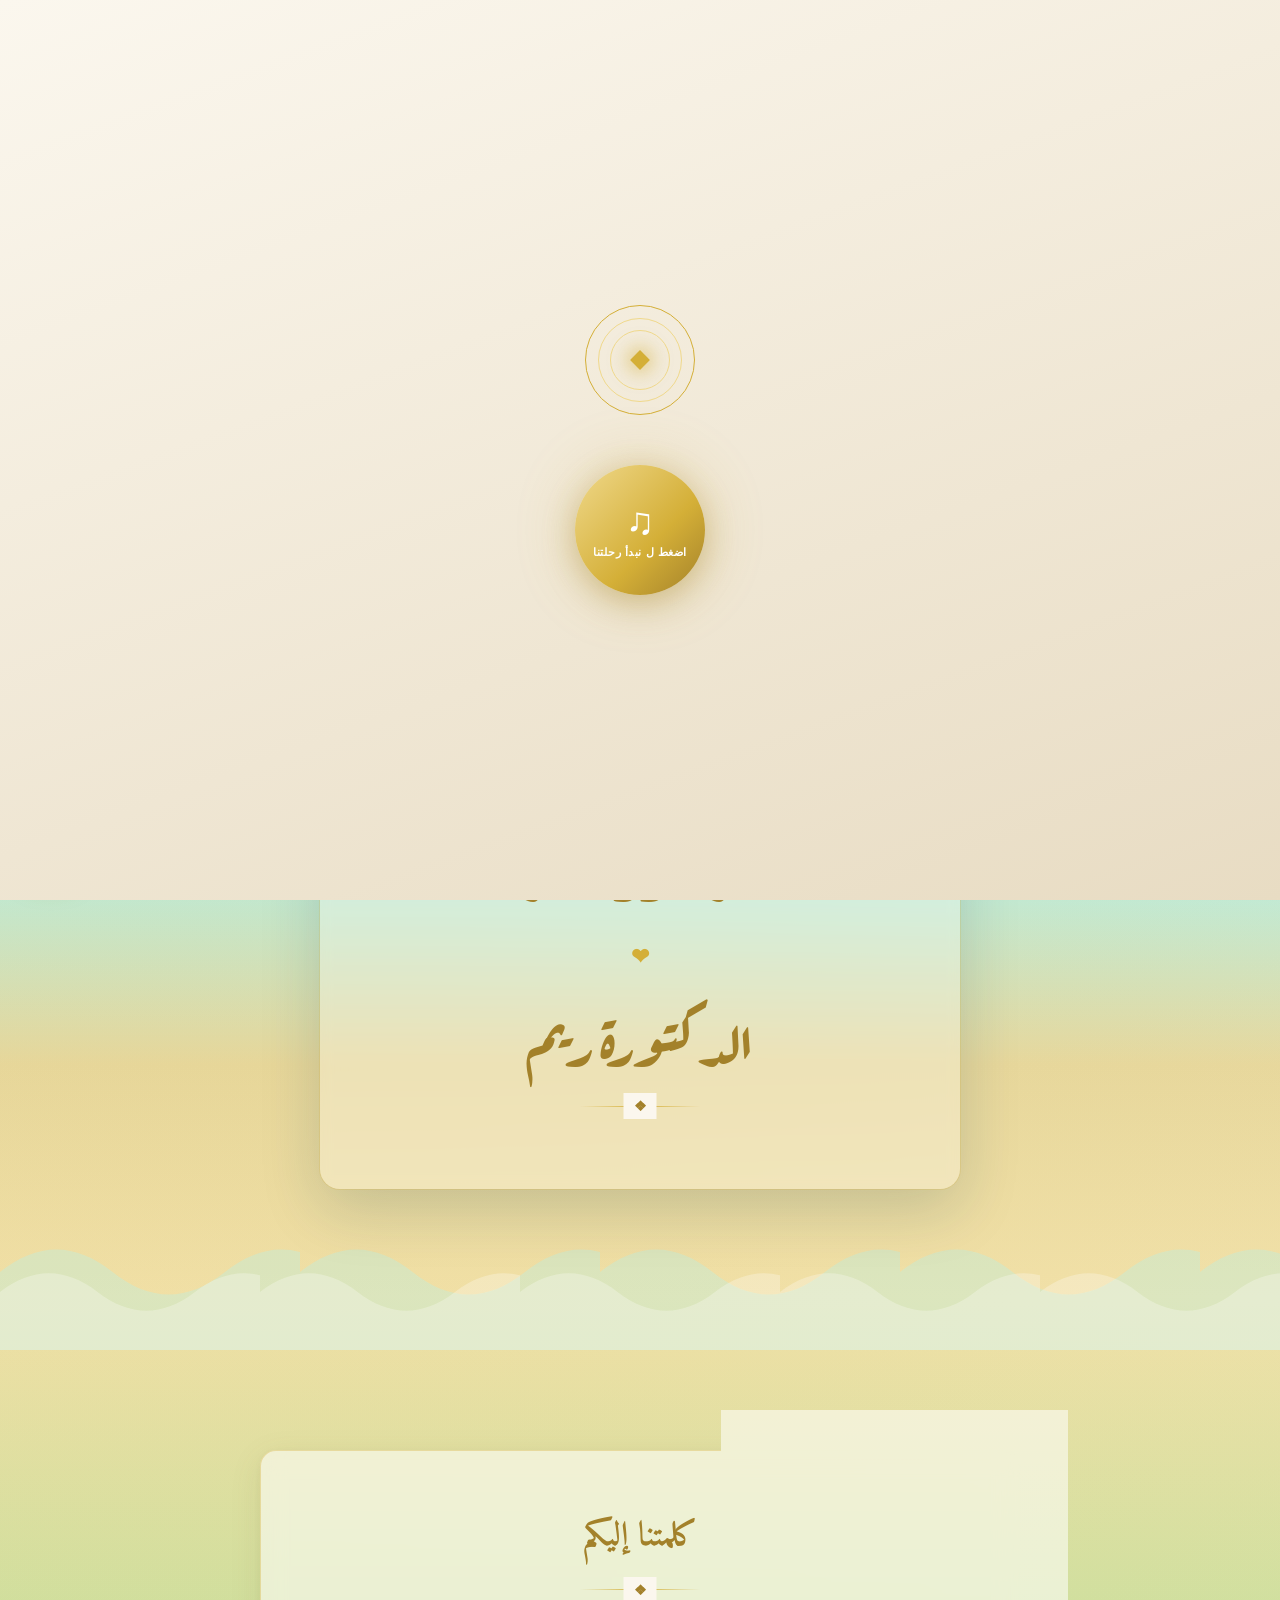
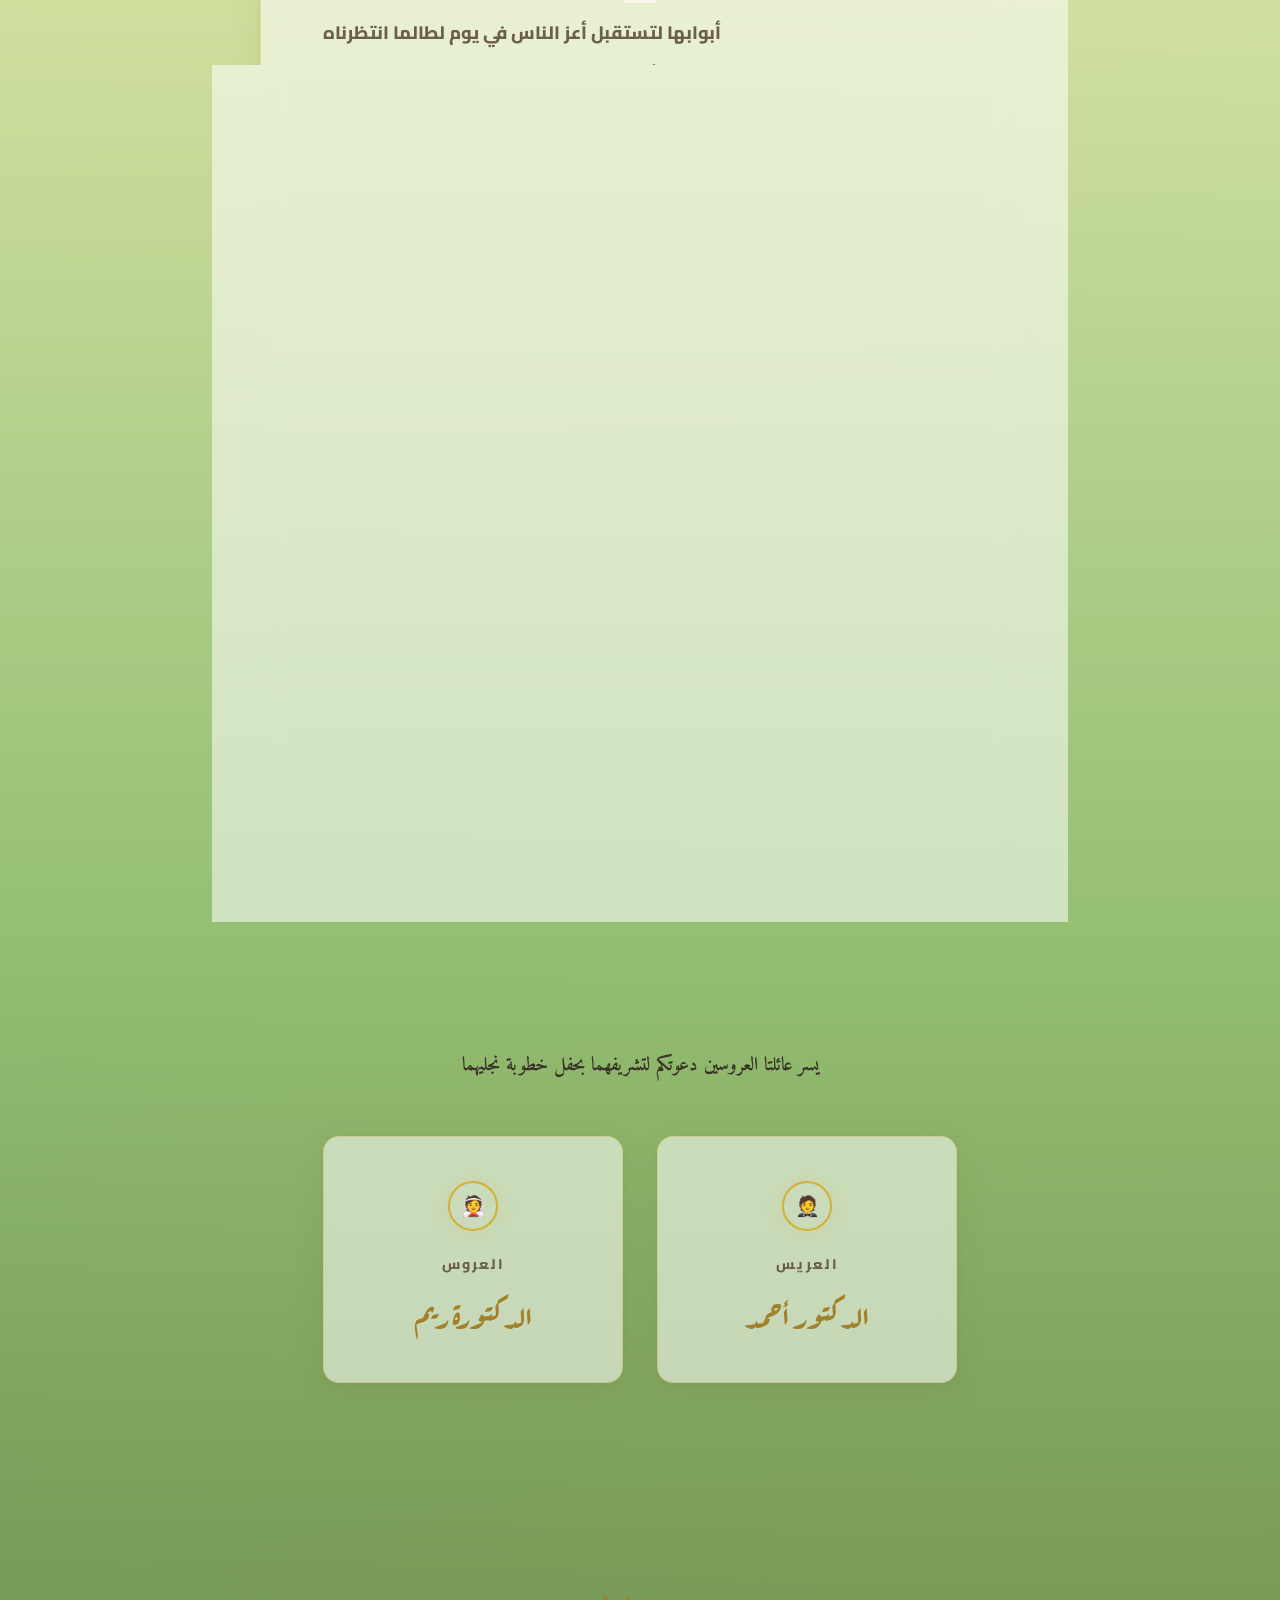
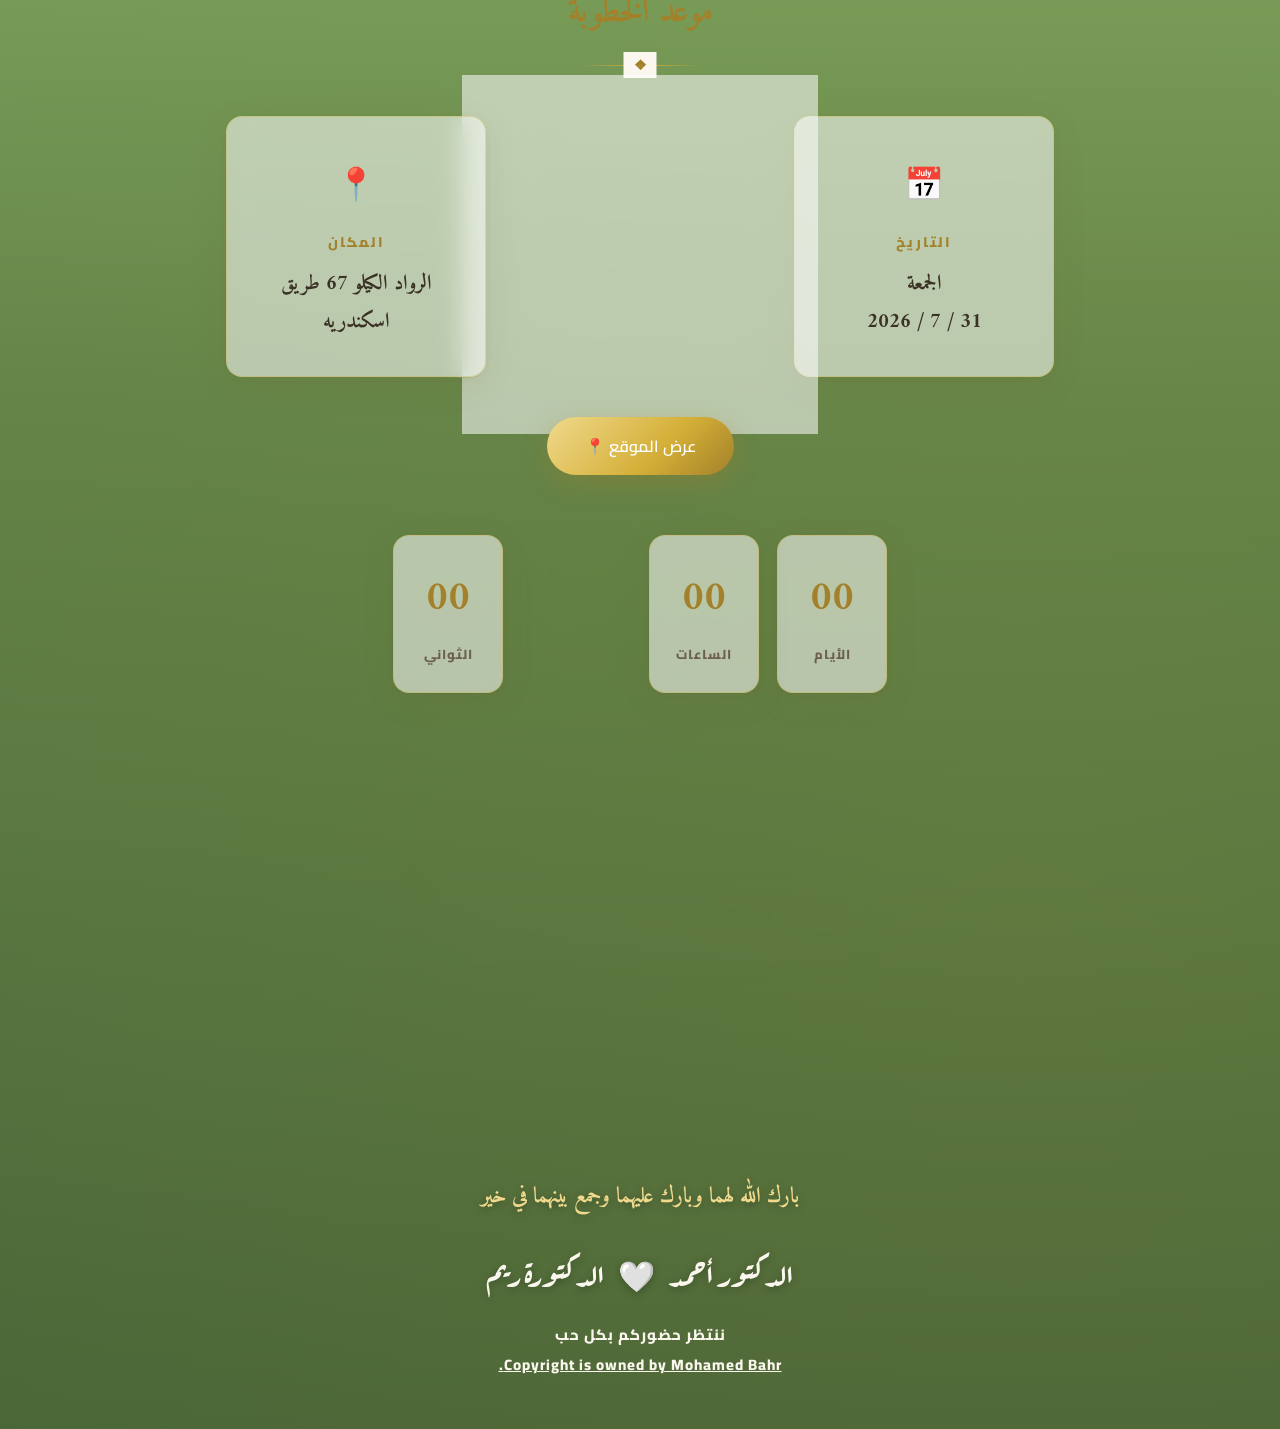
==== commit 2060d8f1: "change from copy right is saved to copyright is owned" ====
--- a/index.html
+++ b/index.html
@@ -490,7 +490,7 @@
         <span>الدكتورة ريم</span>
       </div>
       <p class="footer-wait reveal">ننتظر حضوركم بكل حب</p>
-      <a class="footer-wait reveal" href="https://www.linkedin.com/in/mohammed-bahr/">copyrights is saved by Mohamed Bahr</a>
+      <a class="footer-wait reveal" href="https://www.linkedin.com/in/mohammed-bahr/">Copyright is owned by Mohamed Bahr.</a>
     </footer>
 
     <!-- مؤشر صغير لحالة الموسيقى (يظهر بعد الضغط على زر التشغيل) -->
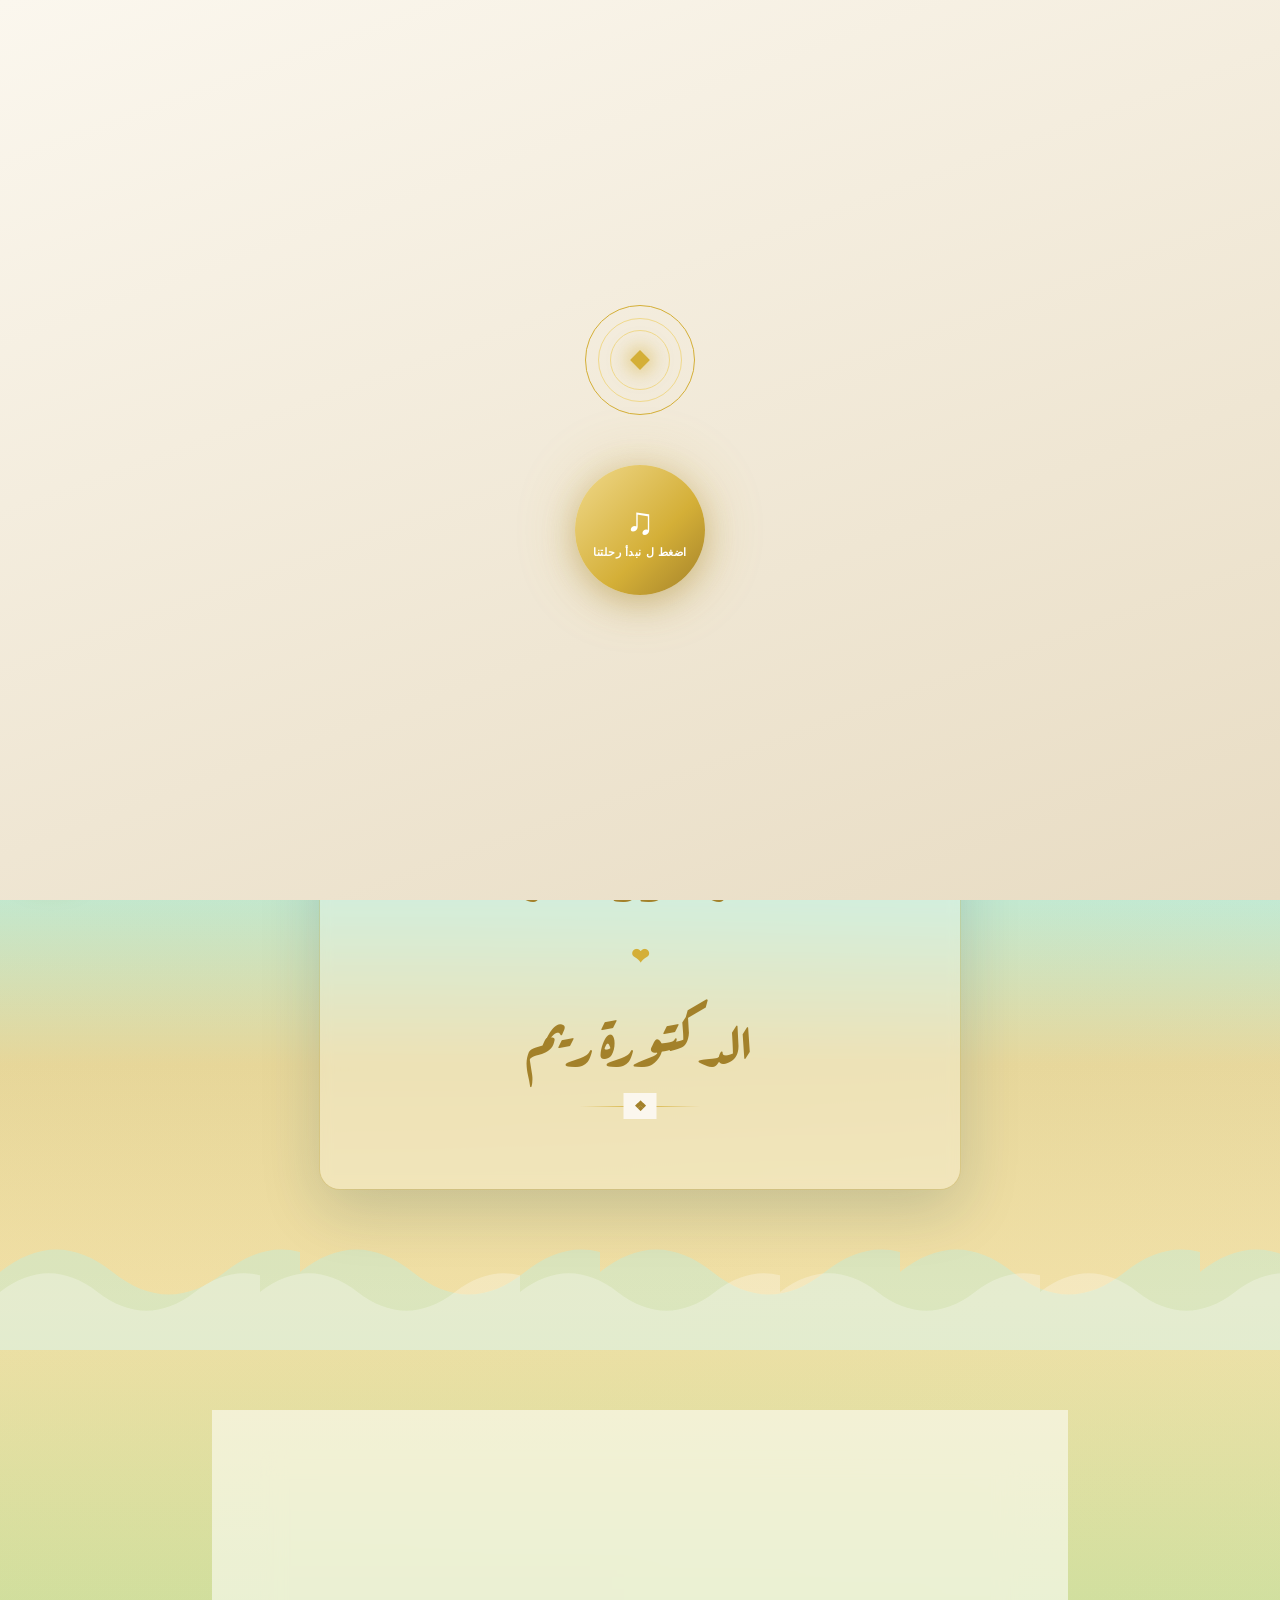
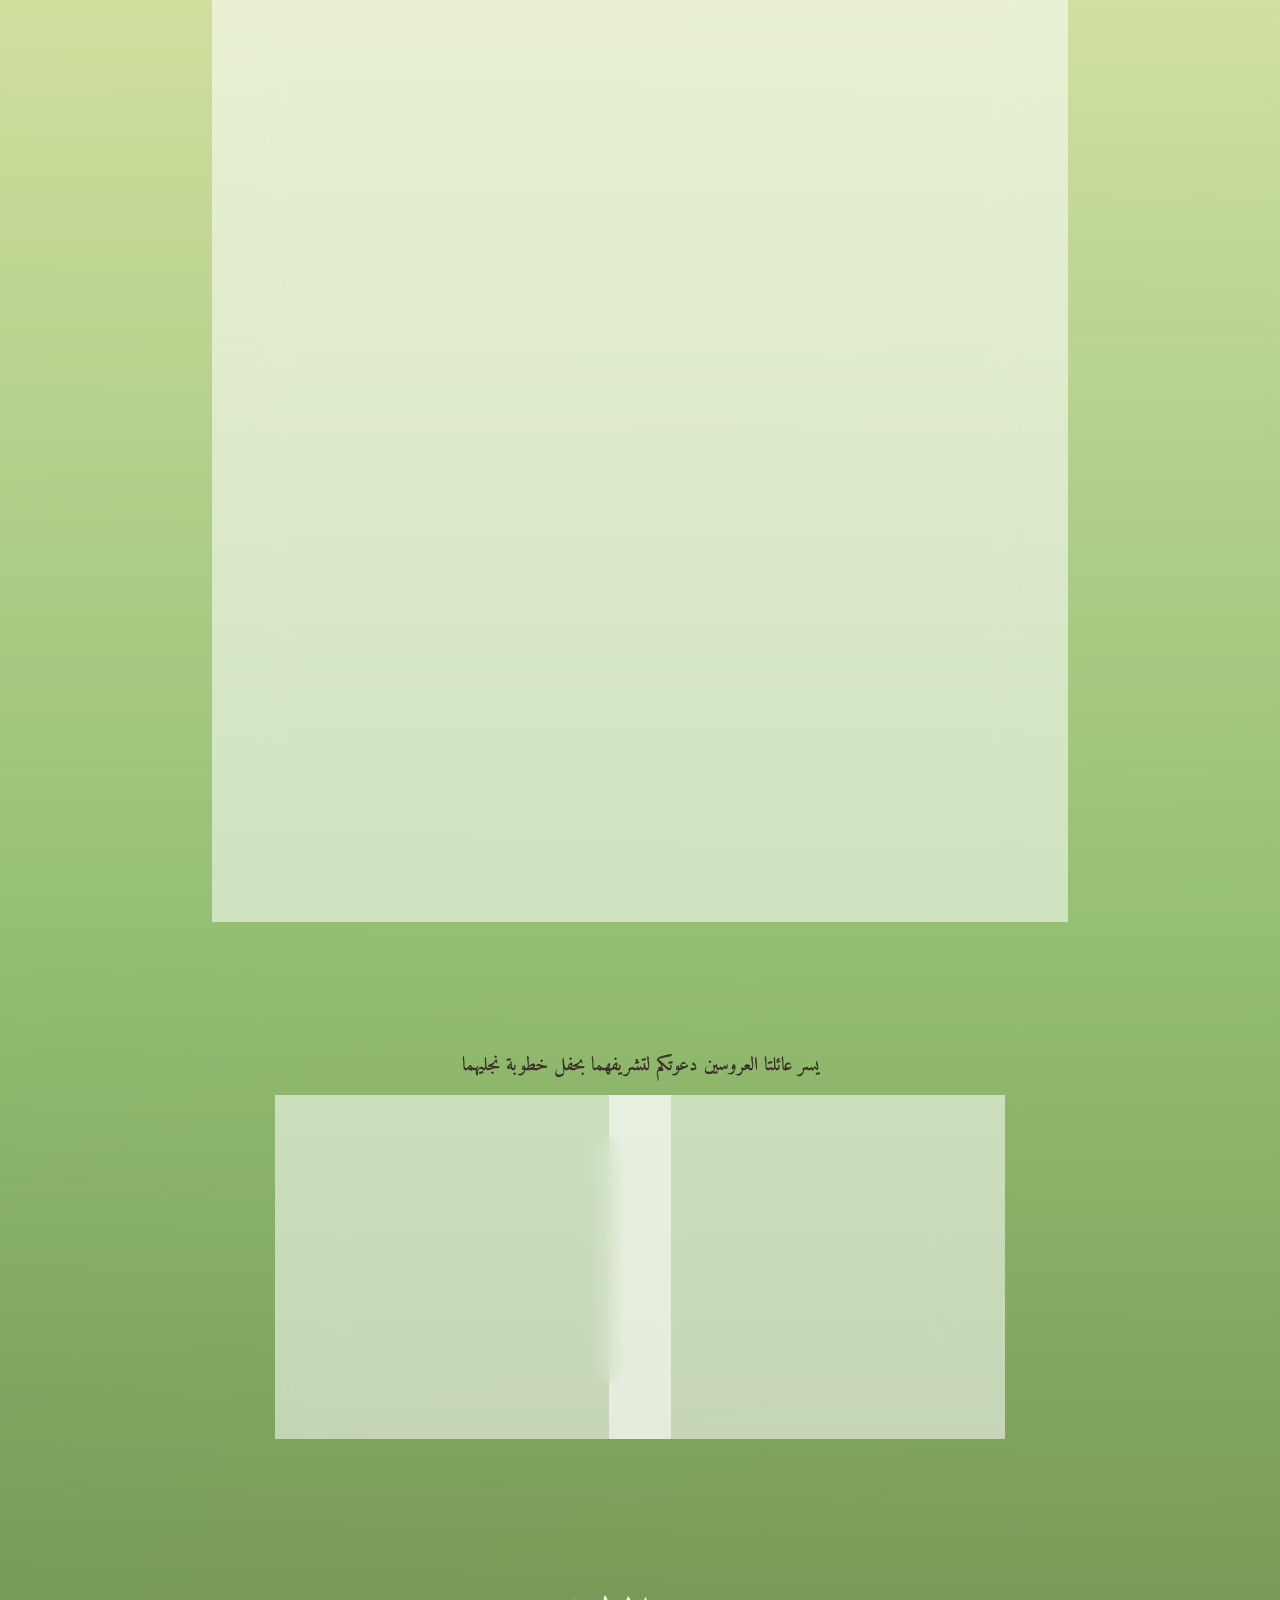
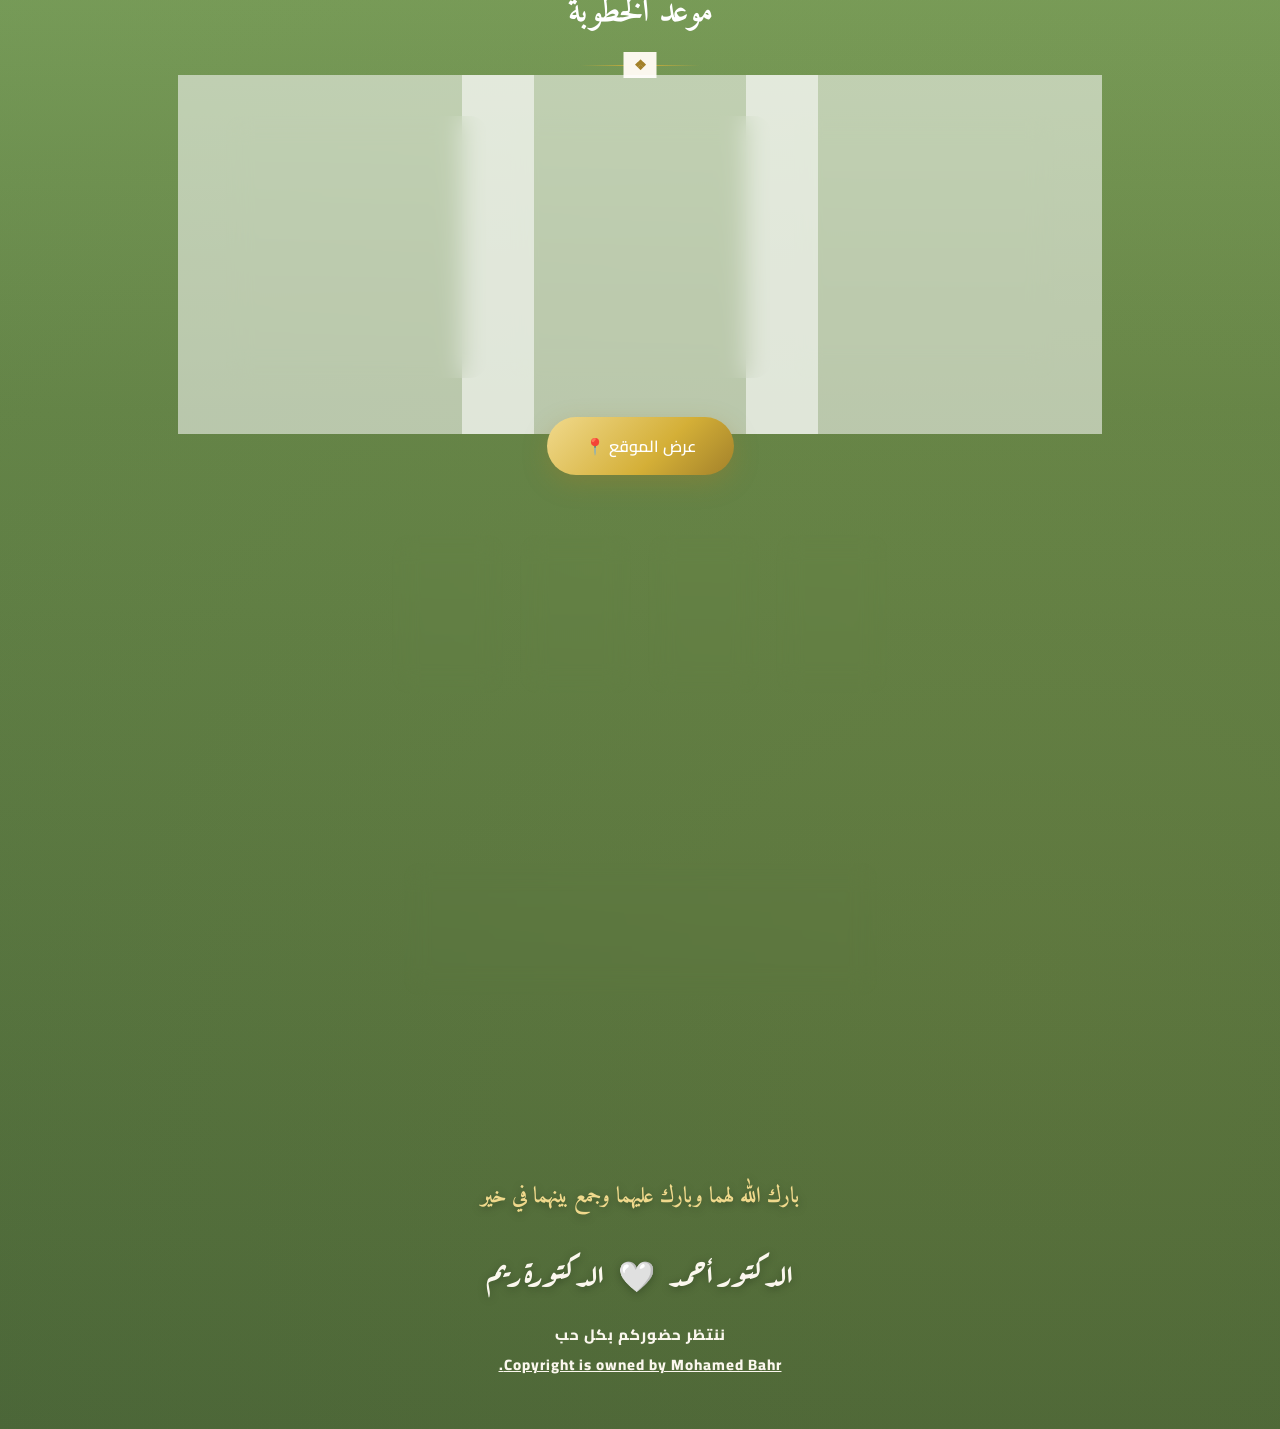
==== commit 2c2d9c0d: "change font color" ====
--- a/index.html
+++ b/index.html
@@ -1,511 +1,607 @@
 <!doctype html>
 <html lang="ar" dir="rtl">
-  <head>
-    <meta charset="UTF-8" />
-    <meta
-      name="viewport"
-      content="width=device-width, initial-scale=1.0, maximum-scale=1.0"
-    />
-    <title>Engagement invitation</title>
-    <link rel="icon" type="image/png" href="./Assets/ring.png" />
-    <!-- ============================================================
+    <head>
+        <meta charset="UTF-8" />
+        <meta
+            name="viewport"
+            content="width=device-width, initial-scale=1.0, maximum-scale=1.0"
+        />
+        <title>Engagement invitation</title>
+        <link rel="icon" type="image/png" href="./Assets/ring.png" />
+        <!-- ============================================================
      GOOGLE FONTS
      Amiri      : للخط العربي الكلاسيكي الفخم (العناوين والآية)
      Aref Ruqaa : لخط الأسماء بطابع خط الرقعة الفني
      Cairo      : للنصوص العادية بشكل عصري وواضح
 ============================================================ -->
-    <link rel="preconnect" href="https://fonts.googleapis.com" />
-    <link rel="preconnect" href="https://fonts.gstatic.com" crossorigin />
-    <link
-      href="https://fonts.googleapis.com/css2?family=Amiri:ital,wght@0,400;0,700;1,400&family=Aref+Ruqaa:wght@400;700&family=Cairo:wght@200;300;400;600;700;900&display=swap"
-      rel="stylesheet"
-    />
-
-    <link rel="stylesheet" href="style.css" />
-  </head>
-  <body>
-    <!-- شاشة التحميل — اضغط لتشغيل الموسيقى -->
-    <div id="loader">
-      <div class="loader-music-screen">
-        <div class="loader-ornament">
-          <div class="loader-diamond"></div>
-        </div>
-        <button
-          id="musicStartBtn"
-          class="music-start-btn"
-          aria-label="تشغيل الموسيقى"
-        >
-          <span class="music-start-icon">♫</span>
-          <span class="music-start-label">اضغط ل نبدأ رحلتنا </span>
-        </button>
-      </div>
-    </div>
-
-    <!-- زخارف جانبية ثابتة على اليمين واليسار -->
-    <div class="side-decor side-decor-right" aria-hidden="true">
-      <svg viewBox="0 0 80 900" preserveAspectRatio="xMidYMin slice">
-        <use href="#side-ornament-pattern"></use>
-      </svg>
-    </div>
-    <div class="side-decor side-decor-left" aria-hidden="true">
-      <svg viewBox="0 0 80 900" preserveAspectRatio="xMidYMin slice">
-        <use href="#side-ornament-pattern"></use>
-      </svg>
-    </div>
-
-    <!-- زخارف الحديقة الجانبية (تضاف فوق الذهبية) -->
-    <div class="garden-side garden-side-right" aria-hidden="true">
-      <svg viewBox="0 0 80 900" preserveAspectRatio="xMidYMin slice">
-        <use href="#garden-pattern"></use>
-      </svg>
-    </div>
-    <div class="garden-side garden-side-left" aria-hidden="true">
-      <svg viewBox="0 0 80 900" preserveAspectRatio="xMidYMin slice">
-        <use href="#garden-pattern"></use>
-      </svg>
-    </div>
-
-    <!-- أغصان شجر مزخرفة متحركة تتدلى من الزاويتين العلويتين -->
-    <div class="garden-branch garden-branch-right" aria-hidden="true">
-      <div class="garden-branch-inner">
-        <svg
-          class="branch-svg"
-          viewBox="0 0 220 640"
-          preserveAspectRatio="xMaxYMin meet"
-        >
-          <path
-            class="branch-trunk"
-            d="M210,-20 C190,40 205,90 175,130 C150,165 165,205 135,245 C110,280 125,320 95,360 C70,395 85,435 55,470 C35,495 45,525 20,555"
-          />
-          <path class="branch-twig" d="M175,130 C195,140 210,135 222,115" />
-          <path class="branch-twig" d="M135,245 C110,240 90,250 72,272" />
-          <path class="branch-twig" d="M95,360 C118,352 138,360 150,340" />
-          <path class="branch-twig" d="M55,470 C32,462 12,472 -2,455" />
-          <use
-            href="#garden-leaf"
-            x="198"
-            y="103"
-            transform="rotate(-25 198 103) scale(0.9)"
-          />
-          <use href="#garden-flower" x="216" y="106" transform="scale(0.85)" />
-          <use
-            href="#garden-leaf"
-            x="58"
-            y="263"
-            transform="rotate(200 58 263) scale(0.8)"
-          />
-          <use href="#garden-flower" x="66" y="276" transform="scale(0.7)" />
-          <use
-            href="#garden-leaf"
-            x="143"
-            y="333"
-            transform="rotate(-10 143 333) scale(0.75)"
-          />
-          <use href="#garden-flower" x="150" y="336" transform="scale(0.65)" />
-          <use href="#garden-flower" x="-6" y="450" transform="scale(0.6)" />
-          <use
-            href="#garden-leaf"
-            x="16"
-            y="548"
-            transform="rotate(150 16 548) scale(0.7)"
-          />
+        <link rel="preconnect" href="https://fonts.googleapis.com" />
+        <link rel="preconnect" href="https://fonts.gstatic.com" crossorigin />
+        <link
+            href="https://fonts.googleapis.com/css2?family=Amiri:ital,wght@0,400;0,700;1,400&family=Aref+Ruqaa:wght@400;700&family=Cairo:wght@200;300;400;600;700;900&display=swap"
+            rel="stylesheet"
+        />
+
+        <link rel="stylesheet" href="style.css" />
+    </head>
+    <body>
+        <!-- شاشة التحميل — اضغط لتشغيل الموسيقى -->
+        <div id="loader">
+            <div class="loader-music-screen">
+                <div class="loader-ornament">
+                    <div class="loader-diamond"></div>
+                </div>
+                <button
+                    id="musicStartBtn"
+                    class="music-start-btn"
+                    aria-label="تشغيل الموسيقى"
+                >
+                    <span class="music-start-icon">♫</span>
+                    <span class="music-start-label">اضغط ل نبدأ رحلتنا </span>
+                </button>
+            </div>
+        </div>
+
+        <!-- زخارف جانبية ثابتة على اليمين واليسار -->
+        <div class="side-decor side-decor-right" aria-hidden="true">
+            <svg viewBox="0 0 80 900" preserveAspectRatio="xMidYMin slice">
+                <use href="#side-ornament-pattern"></use>
+            </svg>
+        </div>
+        <div class="side-decor side-decor-left" aria-hidden="true">
+            <svg viewBox="0 0 80 900" preserveAspectRatio="xMidYMin slice">
+                <use href="#side-ornament-pattern"></use>
+            </svg>
+        </div>
+
+        <!-- زخارف الحديقة الجانبية (تضاف فوق الذهبية) -->
+        <div class="garden-side garden-side-right" aria-hidden="true">
+            <svg viewBox="0 0 80 900" preserveAspectRatio="xMidYMin slice">
+                <use href="#garden-pattern"></use>
+            </svg>
+        </div>
+        <div class="garden-side garden-side-left" aria-hidden="true">
+            <svg viewBox="0 0 80 900" preserveAspectRatio="xMidYMin slice">
+                <use href="#garden-pattern"></use>
+            </svg>
+        </div>
+
+        <!-- أغصان شجر مزخرفة متحركة تتدلى من الزاويتين العلويتين -->
+        <div class="garden-branch garden-branch-right" aria-hidden="true">
+            <div class="garden-branch-inner">
+                <svg
+                    class="branch-svg"
+                    viewBox="0 0 220 640"
+                    preserveAspectRatio="xMaxYMin meet"
+                >
+                    <path
+                        class="branch-trunk"
+                        d="M210,-20 C190,40 205,90 175,130 C150,165 165,205 135,245 C110,280 125,320 95,360 C70,395 85,435 55,470 C35,495 45,525 20,555"
+                    />
+                    <path
+                        class="branch-twig"
+                        d="M175,130 C195,140 210,135 222,115"
+                    />
+                    <path
+                        class="branch-twig"
+                        d="M135,245 C110,240 90,250 72,272"
+                    />
+                    <path
+                        class="branch-twig"
+                        d="M95,360 C118,352 138,360 150,340"
+                    />
+                    <path
+                        class="branch-twig"
+                        d="M55,470 C32,462 12,472 -2,455"
+                    />
+                    <use
+                        href="#garden-leaf"
+                        x="198"
+                        y="103"
+                        transform="rotate(-25 198 103) scale(0.9)"
+                    />
+                    <use
+                        href="#garden-flower"
+                        x="216"
+                        y="106"
+                        transform="scale(0.85)"
+                    />
+                    <use
+                        href="#garden-leaf"
+                        x="58"
+                        y="263"
+                        transform="rotate(200 58 263) scale(0.8)"
+                    />
+                    <use
+                        href="#garden-flower"
+                        x="66"
+                        y="276"
+                        transform="scale(0.7)"
+                    />
+                    <use
+                        href="#garden-leaf"
+                        x="143"
+                        y="333"
+                        transform="rotate(-10 143 333) scale(0.75)"
+                    />
+                    <use
+                        href="#garden-flower"
+                        x="150"
+                        y="336"
+                        transform="scale(0.65)"
+                    />
+                    <use
+                        href="#garden-flower"
+                        x="-6"
+                        y="450"
+                        transform="scale(0.6)"
+                    />
+                    <use
+                        href="#garden-leaf"
+                        x="16"
+                        y="548"
+                        transform="rotate(150 16 548) scale(0.7)"
+                    />
+                </svg>
+            </div>
+        </div>
+        <div class="garden-branch garden-branch-left" aria-hidden="true">
+            <div class="garden-branch-inner">
+                <svg
+                    class="branch-svg"
+                    viewBox="0 0 220 640"
+                    preserveAspectRatio="xMaxYMin meet"
+                >
+                    <path
+                        class="branch-trunk"
+                        d="M210,-20 C190,40 205,90 175,130 C150,165 165,205 135,245 C110,280 125,320 95,360 C70,395 85,435 55,470 C35,495 45,525 20,555"
+                    />
+                    <path
+                        class="branch-twig"
+                        d="M175,130 C195,140 210,135 222,115"
+                    />
+                    <path
+                        class="branch-twig"
+                        d="M135,245 C110,240 90,250 72,272"
+                    />
+                    <path
+                        class="branch-twig"
+                        d="M95,360 C118,352 138,360 150,340"
+                    />
+                    <path
+                        class="branch-twig"
+                        d="M55,470 C32,462 12,472 -2,455"
+                    />
+                    <use
+                        href="#garden-leaf"
+                        x="198"
+                        y="103"
+                        transform="rotate(-25 198 103) scale(0.9)"
+                    />
+                    <use
+                        href="#garden-flower"
+                        x="216"
+                        y="106"
+                        transform="scale(0.85)"
+                    />
+                    <use
+                        href="#garden-leaf"
+                        x="58"
+                        y="263"
+                        transform="rotate(200 58 263) scale(0.8)"
+                    />
+                    <use
+                        href="#garden-flower"
+                        x="66"
+                        y="276"
+                        transform="scale(0.7)"
+                    />
+                    <use
+                        href="#garden-leaf"
+                        x="143"
+                        y="333"
+                        transform="rotate(-10 143 333) scale(0.75)"
+                    />
+                    <use
+                        href="#garden-flower"
+                        x="150"
+                        y="336"
+                        transform="scale(0.65)"
+                    />
+                    <use
+                        href="#garden-flower"
+                        x="-6"
+                        y="450"
+                        transform="scale(0.6)"
+                    />
+                    <use
+                        href="#garden-leaf"
+                        x="16"
+                        y="548"
+                        transform="rotate(150 16 548) scale(0.7)"
+                    />
+                </svg>
+            </div>
+        </div>
+
+        <!-- تعريف نقش الزخرفة الجانبية المكرر (يُستخدم مرتين أعلاه) -->
+        <svg width="0" height="0" style="position: absolute">
+            <defs>
+                <g id="side-ornament-medallion">
+                    <circle
+                        cx="40"
+                        cy="40"
+                        r="16"
+                        fill="none"
+                        stroke="#d4af37"
+                        stroke-width="1"
+                    />
+                    <circle
+                        cx="40"
+                        cy="40"
+                        r="9"
+                        fill="none"
+                        stroke="#d4af37"
+                        stroke-width="0.8"
+                    />
+                    <path
+                        d="M40 18 L47 40 L40 62 L33 40 Z"
+                        fill="none"
+                        stroke="#d4af37"
+                        stroke-width="0.8"
+                    />
+                    <path
+                        d="M18 40 L40 33 L62 40 L40 47 Z"
+                        fill="none"
+                        stroke="#d4af37"
+                        stroke-width="0.8"
+                    />
+                </g>
+                <pattern
+                    id="side-ornament-pattern"
+                    x="0"
+                    y="0"
+                    width="80"
+                    height="180"
+                    patternUnits="userSpaceOnUse"
+                >
+                    <line
+                        x1="40"
+                        y1="0"
+                        x2="40"
+                        y2="180"
+                        stroke="#d4af37"
+                        stroke-width="0.6"
+                        stroke-dasharray="1 5"
+                    />
+                    <use href="#side-ornament-medallion" x="0" y="10" />
+                    <path
+                        d="M40 100 C 20 110, 20 140, 40 150 C 60 140, 60 110, 40 100 Z"
+                        fill="none"
+                        stroke="#d4af37"
+                        stroke-width="0.8"
+                    />
+                    <circle cx="40" cy="125" r="3" fill="#d4af37" />
+                </pattern>
+
+                <!-- نقش أوراق وزهور الحديقة (Garden Patterns) -->
+                <g id="garden-leaf">
+                    <path
+                        d="M0 0 C 8 -12, 20 -12, 28 0 C 20 12, 8 12, 0 0Z"
+                        fill="var(--green-sage)"
+                        opacity="0.5"
+                    />
+                    <path
+                        d="M0 0 L 28 0"
+                        stroke="var(--green-moss)"
+                        stroke-width="0.8"
+                        opacity="0.6"
+                    />
+                </g>
+                <g id="garden-flower">
+                    <circle
+                        cx="0"
+                        cy="-6"
+                        r="5"
+                        fill="var(--green-pale)"
+                        opacity="0.45"
+                    />
+                    <circle
+                        cx="6"
+                        cy="2"
+                        r="5"
+                        fill="var(--green-pale)"
+                        opacity="0.45"
+                    />
+                    <circle
+                        cx="-6"
+                        cy="2"
+                        r="5"
+                        fill="var(--green-pale)"
+                        opacity="0.45"
+                    />
+                    <circle
+                        cx="0"
+                        cy="0"
+                        r="3"
+                        fill="var(--green-sage)"
+                        opacity="0.6"
+                    />
+                </g>
+                <g id="garden-vine">
+                    <path
+                        d="M0 0 Q 10 -15, 5 -30 T 10 -60"
+                        fill="none"
+                        stroke="var(--green-moss)"
+                        stroke-width="1.5"
+                        opacity="0.4"
+                    />
+                    <circle
+                        cx="5"
+                        cy="-30"
+                        r="4"
+                        fill="var(--green-pale)"
+                        opacity="0.4"
+                    />
+                    <path
+                        d="M5 -30 Q 12 -35, 8 -42"
+                        fill="none"
+                        stroke="var(--green-moss)"
+                        stroke-width="1"
+                        opacity="0.35"
+                    />
+                </g>
+                <pattern
+                    id="garden-pattern"
+                    x="0"
+                    y="0"
+                    width="80"
+                    height="200"
+                    patternUnits="userSpaceOnUse"
+                >
+                    <use
+                        href="#garden-leaf"
+                        x="25"
+                        y="20"
+                        transform="scale(0.8) rotate(-20 40 20)"
+                    />
+                    <use
+                        href="#garden-flower"
+                        x="30"
+                        y="70"
+                        transform="scale(0.7)"
+                    />
+                    <use
+                        href="#garden-vine"
+                        x="35"
+                        y="140"
+                        transform="scale(0.9)"
+                    />
+                    <use
+                        href="#garden-leaf"
+                        x="20"
+                        y="110"
+                        transform="scale(0.6) rotate(30 40 110)"
+                    />
+                    <use
+                        href="#garden-flower"
+                        x="35"
+                        y="170"
+                        transform="scale(0.5)"
+                    />
+                </pattern>
+            </defs>
         </svg>
-      </div>
-    </div>
-    <div class="garden-branch garden-branch-left" aria-hidden="true">
-      <div class="garden-branch-inner">
-        <svg
-          class="branch-svg"
-          viewBox="0 0 220 640"
-          preserveAspectRatio="xMaxYMin meet"
-        >
-          <path
-            class="branch-trunk"
-            d="M210,-20 C190,40 205,90 175,130 C150,165 165,205 135,245 C110,280 125,320 95,360 C70,395 85,435 55,470 C35,495 45,525 20,555"
-          />
-          <path class="branch-twig" d="M175,130 C195,140 210,135 222,115" />
-          <path class="branch-twig" d="M135,245 C110,240 90,250 72,272" />
-          <path class="branch-twig" d="M95,360 C118,352 138,360 150,340" />
-          <path class="branch-twig" d="M55,470 C32,462 12,472 -2,455" />
-          <use
-            href="#garden-leaf"
-            x="198"
-            y="103"
-            transform="rotate(-25 198 103) scale(0.9)"
-          />
-          <use href="#garden-flower" x="216" y="106" transform="scale(0.85)" />
-          <use
-            href="#garden-leaf"
-            x="58"
-            y="263"
-            transform="rotate(200 58 263) scale(0.8)"
-          />
-          <use href="#garden-flower" x="66" y="276" transform="scale(0.7)" />
-          <use
-            href="#garden-leaf"
-            x="143"
-            y="333"
-            transform="rotate(-10 143 333) scale(0.75)"
-          />
-          <use href="#garden-flower" x="150" y="336" transform="scale(0.65)" />
-          <use href="#garden-flower" x="-6" y="450" transform="scale(0.6)" />
-          <use
-            href="#garden-leaf"
-            x="16"
-            y="548"
-            transform="rotate(150 16 548) scale(0.7)"
-          />
-        </svg>
-      </div>
-    </div>
-
-    <!-- تعريف نقش الزخرفة الجانبية المكرر (يُستخدم مرتين أعلاه) -->
-    <svg width="0" height="0" style="position: absolute">
-      <defs>
-        <g id="side-ornament-medallion">
-          <circle
-            cx="40"
-            cy="40"
-            r="16"
-            fill="none"
-            stroke="#d4af37"
-            stroke-width="1"
-          />
-          <circle
-            cx="40"
-            cy="40"
-            r="9"
-            fill="none"
-            stroke="#d4af37"
-            stroke-width="0.8"
-          />
-          <path
-            d="M40 18 L47 40 L40 62 L33 40 Z"
-            fill="none"
-            stroke="#d4af37"
-            stroke-width="0.8"
-          />
-          <path
-            d="M18 40 L40 33 L62 40 L40 47 Z"
-            fill="none"
-            stroke="#d4af37"
-            stroke-width="0.8"
-          />
-        </g>
-        <pattern
-          id="side-ornament-pattern"
-          x="0"
-          y="0"
-          width="80"
-          height="180"
-          patternUnits="userSpaceOnUse"
-        >
-          <line
-            x1="40"
-            y1="0"
-            x2="40"
-            y2="180"
-            stroke="#d4af37"
-            stroke-width="0.6"
-            stroke-dasharray="1 5"
-          />
-          <use href="#side-ornament-medallion" x="0" y="10" />
-          <path
-            d="M40 100 C 20 110, 20 140, 40 150 C 60 140, 60 110, 40 100 Z"
-            fill="none"
-            stroke="#d4af37"
-            stroke-width="0.8"
-          />
-          <circle cx="40" cy="125" r="3" fill="#d4af37" />
-        </pattern>
-
-        <!-- نقش أوراق وزهور الحديقة (Garden Patterns) -->
-        <g id="garden-leaf">
-          <path
-            d="M0 0 C 8 -12, 20 -12, 28 0 C 20 12, 8 12, 0 0Z"
-            fill="var(--green-sage)"
-            opacity="0.5"
-          />
-          <path
-            d="M0 0 L 28 0"
-            stroke="var(--green-moss)"
-            stroke-width="0.8"
-            opacity="0.6"
-          />
-        </g>
-        <g id="garden-flower">
-          <circle
-            cx="0"
-            cy="-6"
-            r="5"
-            fill="var(--green-pale)"
-            opacity="0.45"
-          />
-          <circle cx="6" cy="2" r="5" fill="var(--green-pale)" opacity="0.45" />
-          <circle
-            cx="-6"
-            cy="2"
-            r="5"
-            fill="var(--green-pale)"
-            opacity="0.45"
-          />
-          <circle cx="0" cy="0" r="3" fill="var(--green-sage)" opacity="0.6" />
-        </g>
-        <g id="garden-vine">
-          <path
-            d="M0 0 Q 10 -15, 5 -30 T 10 -60"
-            fill="none"
-            stroke="var(--green-moss)"
-            stroke-width="1.5"
-            opacity="0.4"
-          />
-          <circle
-            cx="5"
-            cy="-30"
-            r="4"
-            fill="var(--green-pale)"
-            opacity="0.4"
-          />
-          <path
-            d="M5 -30 Q 12 -35, 8 -42"
-            fill="none"
-            stroke="var(--green-moss)"
-            stroke-width="1"
-            opacity="0.35"
-          />
-        </g>
-        <pattern
-          id="garden-pattern"
-          x="0"
-          y="0"
-          width="80"
-          height="200"
-          patternUnits="userSpaceOnUse"
-        >
-          <use
-            href="#garden-leaf"
-            x="25"
-            y="20"
-            transform="scale(0.8) rotate(-20 40 20)"
-          />
-          <use href="#garden-flower" x="30" y="70" transform="scale(0.7)" />
-          <use href="#garden-vine" x="35" y="140" transform="scale(0.9)" />
-          <use
-            href="#garden-leaf"
-            x="20"
-            y="110"
-            transform="scale(0.6) rotate(30 40 110)"
-          />
-          <use href="#garden-flower" x="35" y="170" transform="scale(0.5)" />
-        </pattern>
-      </defs>
-    </svg>
-
-    <!-- زهور متساقطة من الجانبين أثناء التمرير -->
-    <div id="side-flowers" aria-hidden="true"></div>
-
-    <!-- جسيمات ذهبية وبتلات عائمة في الخلفية -->
-    <div id="particles"></div>
-
-    <!-- ============================================================
+
+        <!-- زهور متساقطة من الجانبين أثناء التمرير -->
+        <div id="side-flowers" aria-hidden="true"></div>
+
+        <!-- جسيمات ذهبية وبتلات عائمة في الخلفية -->
+        <div id="particles"></div>
+
+        <!-- ============================================================
      القسم 1: الافتتاحية الدينية
 ============================================================ -->
-    <section id="opening">
-      <p class="opening-line" id="bismillah">بسم الله الرحمن الرحيم</p>
-      <p class="opening-line" id="ayah">
-        ﴿ وَمِنْ آيَاتِهِ أَنْ خَلَقَ لَكُم مِّنْ أَنفُسِكُمْ أَزْوَاجًا
-        لِّتَسْكُنُوا إِلَيْهَا وَجَعَلَ بَيْنَكُم مَّوَدَّةً وَرَحْمَةً ﴾
-      </p>
-      <p class="opening-line" id="sadaqallah">صدق الله العظيم</p>
-    </section>
-
-    <!-- ============================================================
+        <section id="opening">
+            <p class="opening-line" id="bismillah">بسم الله الرحمن الرحيم</p>
+            <p class="opening-line" id="ayah">
+                ﴿ وَمِنْ آيَاتِهِ أَنْ خَلَقَ لَكُم مِّنْ أَنفُسِكُمْ أَزْوَاجًا
+                لِّتَسْكُنُوا إِلَيْهَا وَجَعَلَ بَيْنَكُم مَّوَدَّةً وَرَحْمَةً
+                ﴾
+            </p>
+            <p class="opening-line" id="sadaqallah">صدق الله العظيم</p>
+        </section>
+
+        <!-- ============================================================
      القسم 2: العنوان الرئيسي والأسماء
 ============================================================ -->
-    <section id="hero">
-      <div class="hero-frame reveal">
-        <!--<div class="corner tl"><div class="diamond"></div></div>-->
-        <!--<div class="corner tr"><div class="diamond"></div></div>-->
-        <!--<div class="corner bl"><div class="diamond"></div></div>-->
-        <!--<div class="corner br"><div class="diamond"></div></div>-->
-
-        <p class="eyebrow">بكل الحب والامتنان</p>
-        <h1 class="main-title">دعوة لحضور خطوبة</h1>
-
-        <div class="names-wrap">
-          <div class="name">الدكتور أحمد</div>
-          <div class="heart">❤</div>
-          <div class="name">الدكتورة ريم</div>
-        </div>
-
-        <div class="gold-divider"></div>
-      </div>
-    </section>
-
-    <!-- ============================================================
+        <section id="hero">
+            <div class="hero-frame reveal">
+                <!--<div class="corner tl"><div class="diamond"></div></div>-->
+                <!--<div class="corner tr"><div class="diamond"></div></div>-->
+                <!--<div class="corner bl"><div class="diamond"></div></div>-->
+                <!--<div class="corner br"><div class="diamond"></div></div>-->
+
+                <p class="eyebrow">بكل الحب والامتنان</p>
+                <h1 class="main-title">دعوة لحضور خطوبة</h1>
+
+                <div class="names-wrap">
+                    <div class="name">الدكتور أحمد</div>
+                    <div class="heart">❤</div>
+                    <div class="name">الدكتورة ريم</div>
+                </div>
+
+                <div class="gold-divider"></div>
+            </div>
+        </section>
+
+        <!-- ============================================================
      القسم 3: الكلمة الرئيسية
 ============================================================ -->
-    <section id="speech">
-      <div class="speech-card glass-card reveal">
-        <h2 class="section-title">كلمتنا إليكم</h2>
-        <div class="gold-divider"></div>
-        <div class="speech-text" id="speechText">
-          <p>
-            بكل الحب والفرح، تفتح قلوبنا أبوابها لتستقبل أعز الناس في يوم لطالما
-            انتظرناه بشوق.
-          </p>
-          <p>
-            فالزواج نعمة من الله، وسكن يبعث الطمأنينة في النفس، ومودة ترسم
-            للحياة أجمل معانيها.
-          </p>
-          <p>
-            ونحن، إذ نتهيأ لنبدأ معًا رحلة جديدة، نستحضر قول الله تعالى في
-            المودة والرحمة بين الزوجين.
-          </p>
-          <p>
-            نتشرف بحضوركم في هذه المناسبة الغالية على قلوبنا، فوجودكم يزيدها
-            بهاءً ويضفي عليها معنى أعمق.
-          </p>
-          <p>
-            مشاركتكم لنا هذه اللحظة تزيد فرحتنا وتجعلها ذكرى لا تُنسى في سجل
-            الأيام الجميلة.
-          </p>
-          <p>
-            فحضوركم يسعدنا، ويجعل من هذا اليوم عرسًا يليق بمحبتكم الصادقة
-            وصحبتكم الكريمة.
-          </p>
-          <p>
-            نحتفل اليوم ببداية رحلة جديدة، عنوانها الوفاء، وزادها الصبر، وغايتها
-            رضا الله سبحانه.
-          </p>
-          <p>
-            ونسأل الله أن يديم بيننا المودة والرحمة، وأن يجعل هذه الخطوبة بداية
-            خير وبركة وسعادة تدوم.
-          </p>
-          <p>
-            فأهلاً بكم أحبتنا، في يوم نخطّ فيه أجمل بداياتنا، ونكتب أول سطر في
-            قصة عمرنا معًا.
-          </p>
-        </div>
-      </div>
-    </section>
-
-    <!-- ============================================================
+        <section id="speech">
+            <div class="speech-card glass-card reveal">
+                <h2 class="section-title-2">كلمتنا إليكم</h2>
+                <div class="gold-divider"></div>
+                <div class="speech-text" id="speechText">
+                    <p>
+                        بكل الحب والفرح، تفتح قلوبنا أبوابها لتستقبل أعز الناس
+                        في يوم لطالما انتظرناه بشوق.
+                    </p>
+                    <p>
+                        فالزواج نعمة من الله، وسكن يبعث الطمأنينة في النفس،
+                        ومودة ترسم للحياة أجمل معانيها.
+                    </p>
+                    <p>
+                        ونحن، إذ نتهيأ لنبدأ معًا رحلة جديدة، نستحضر قول الله
+                        تعالى في المودة والرحمة بين الزوجين.
+                    </p>
+                    <p>
+                        نتشرف بحضوركم في هذه المناسبة الغالية على قلوبنا،
+                        فوجودكم يزيدها بهاءً ويضفي عليها معنى أعمق.
+                    </p>
+                    <p>
+                        مشاركتكم لنا هذه اللحظة تزيد فرحتنا وتجعلها ذكرى لا
+                        تُنسى في سجل الأيام الجميلة.
+                    </p>
+                    <p>
+                        فحضوركم يسعدنا، ويجعل من هذا اليوم عرسًا يليق بمحبتكم
+                        الصادقة وصحبتكم الكريمة.
+                    </p>
+                    <p>
+                        نحتفل اليوم ببداية رحلة جديدة، عنوانها الوفاء، وزادها
+                        الصبر، وغايتها رضا الله سبحانه.
+                    </p>
+                    <p>
+                        ونسأل الله أن يديم بيننا المودة والرحمة، وأن يجعل هذه
+                        الخطوبة بداية خير وبركة وسعادة تدوم.
+                    </p>
+                    <p>
+                        فأهلاً بكم أحبتنا، في يوم نخطّ فيه أجمل بداياتنا، ونكتب
+                        أول سطر في قصة عمرنا معًا.
+                    </p>
+                </div>
+            </div>
+        </section>
+
+        <!-- ============================================================
      القسم 4: دعوة عائلتي العروسين
 ============================================================ -->
-    <section id="family">
-      <p class="family-intro reveal">
-        يسر عائلتا العروسين دعوتكم لتشريفهما بحفل خطوبة نجليهما
-      </p>
-      <div class="couple-cards">
-        <div class="couple-card glass-card shimmer-border reveal">
-          <div class="ring">🤵</div>
-          <p class="role">العريس</p>
-          <p class="cname">الدكتور أحمد</p>
-        </div>
-        <div class="couple-card glass-card shimmer-border reveal">
-          <div class="ring">👰</div>
-          <p class="role">العروس</p>
-          <p class="cname">الدكتورة ريم</p>
-        </div>
-      </div>
-    </section>
-
-    <!-- ============================================================
+        <section id="family">
+            <p class="family-intro reveal">
+                يسر عائلتا العروسين دعوتكم لتشريفهما بحفل خطوبة نجليهما
+            </p>
+            <div class="couple-cards">
+                <div class="couple-card glass-card shimmer-border reveal">
+                    <div class="ring">🤵</div>
+                    <p class="role">العريس</p>
+                    <p class="cname">الدكتور أحمد</p>
+                </div>
+                <div class="couple-card glass-card shimmer-border reveal">
+                    <div class="ring">👰</div>
+                    <p class="role">العروس</p>
+                    <p class="cname">الدكتورة ريم</p>
+                </div>
+            </div>
+        </section>
+
+        <!-- ============================================================
      القسم 5: موعد الحفل + العد التنازلي
 ============================================================ -->
-    <section id="details">
-      <h2 class="section-title reveal">موعد الخطوبة</h2>
-      <div class="gold-divider reveal"></div>
-
-      <div class="details-grid">
-        <div class="detail-card glass-card reveal">
-          <span class="icon">📅</span>
-          <p class="label">التاريخ</p>
-          <p class="value">الجمعة<br />31 / 7 / 2026</p>
-        </div>
-        <div class="detail-card glass-card reveal">
-          <span class="icon">🕗</span>
-          <p class="label">الساعة</p>
-          <p class="value">5:00 مساءً</p>
-        </div>
-        <div class="detail-card glass-card reveal">
-          <span class="icon">📍</span>
-          <p class="label">المكان</p>
-          <p class="value">الرواد الكيلو 67 طريق اسكندريه</p>
-        </div>
-      </div>
-
-      <a
-        class="map-btn reveal"
-        href="https://maps.app.goo.gl/qKMHDVaSjHWZFryL8?g_st=aw"
-        target="_blank"
-        rel="noopener"
-      >
-        عرض الموقع 📍
-      </a>
-
-      <!-- العد التنازلي -->
-      <div class="countdown reveal" id="countdown">
-        <div class="count-box">
-          <span class="count-num" id="cd-days">00</span>
-          <p class="count-label">الأيام</p>
-        </div>
-        <div class="count-box">
-          <span class="count-num" id="cd-hours">00</span>
-          <p class="count-label">الساعات</p>
-        </div>
-        <div class="count-box">
-          <span class="count-num" id="cd-minutes">00</span>
-          <p class="count-label">الدقائق</p>
-        </div>
-        <div class="count-box">
-          <span class="count-num" id="cd-seconds">00</span>
-          <p class="count-label">الثواني</p>
-        </div>
-      </div>
-    </section>
-
-    <!-- ============================================================
+        <section id="details">
+            <h2 class="section-title reveal">موعد الخطوبة</h2>
+            <div class="gold-divider reveal"></div>
+
+            <div class="details-grid">
+                <div class="detail-card glass-card reveal">
+                    <span class="icon">📅</span>
+                    <p class="label">التاريخ</p>
+                    <p class="value">الجمعة<br />31 / 7 / 2026</p>
+                </div>
+                <div class="detail-card glass-card reveal">
+                    <span class="icon">🕗</span>
+                    <p class="label">الساعة</p>
+                    <p class="value">5:00 مساءً</p>
+                </div>
+                <div class="detail-card glass-card reveal">
+                    <span class="icon">📍</span>
+                    <p class="label">المكان</p>
+                    <p class="value">الرواد الكيلو 67 طريق اسكندريه</p>
+                </div>
+            </div>
+
+            <a
+                class="map-btn reveal"
+                href="https://maps.app.goo.gl/qKMHDVaSjHWZFryL8?g_st=aw"
+                target="_blank"
+                rel="noopener"
+            >
+                عرض الموقع 📍
+            </a>
+
+            <!-- العد التنازلي -->
+            <div class="countdown reveal" id="countdown">
+                <div class="count-box">
+                    <span class="count-num" id="cd-days">00</span>
+                    <p class="count-label">الأيام</p>
+                </div>
+                <div class="count-box">
+                    <span class="count-num" id="cd-hours">00</span>
+                    <p class="count-label">الساعات</p>
+                </div>
+                <div class="count-box">
+                    <span class="count-num" id="cd-minutes">00</span>
+                    <p class="count-label">الدقائق</p>
+                </div>
+                <div class="count-box">
+                    <span class="count-num" id="cd-seconds">00</span>
+                    <p class="count-label">الثواني</p>
+                </div>
+            </div>
+        </section>
+
+        <!-- ============================================================
      القسم 7: رسالة للضيوف
 ============================================================ -->
-    <section id="guest-message">
-      <div class="message-card glass-card shimmer-border reveal">
-        وجودكم بيننا هو أجمل هدية، ولا تكتمل فرحتنا إلا بحضوركم.
-      </div>
-    </section>
-
-    <!--
+        <section id="guest-message">
+            <div class="message-card glass-card shimmer-border reveal">
+                وجودكم بيننا هو أجمل هدية، ولا تكتمل فرحتنا إلا بحضوركم.
+            </div>
+        </section>
+
+        <!--
 ============================================================
      التذييل
 ============================================================
 -->
-    <footer>
-      <p class="footer-dua reveal">
-        بارك الله لهما وبارك عليهما وجمع بينهما في خير
-      </p>
-      <div class="footer-names reveal">
-        <span>الدكتور أحمد</span>
-        <span>🤍</span>
-        <span>الدكتورة ريم</span>
-      </div>
-      <p class="footer-wait reveal">ننتظر حضوركم بكل حب</p>
-      <a class="footer-wait reveal" href="https://www.linkedin.com/in/mohammed-bahr/">Copyright is owned by Mohamed Bahr.</a>
-    </footer>
-
-    <!-- مؤشر صغير لحالة الموسيقى (يظهر بعد الضغط على زر التشغيل) -->
-    <div
-      id="music-indicator"
-      aria-label="حالة الموسيقى"
-      title="الموسيقى تعمل — اضغط للكتم"
-    >
-      <span class="dot" id="musicDot"></span>
-      <span id="musicIcon">🔊</span>
-    </div>
-
-    <!-- الموسيقى الخلفية — ضع ملف music.mp3 بجانب هذا الملف -->
-    <audio id="bgMusic" src="music.mp3" loop preload="auto"></audio>
-
-    <script src="script.js"></script>
-  </body>
+        <footer>
+            <p class="footer-dua reveal">
+                بارك الله لهما وبارك عليهما وجمع بينهما في خير
+            </p>
+            <div class="footer-names reveal">
+                <span>الدكتور أحمد</span>
+                <span>🤍</span>
+                <span>الدكتورة ريم</span>
+            </div>
+            <p class="footer-wait reveal">ننتظر حضوركم بكل حب</p>
+            <a
+                class="footer-wait reveal"
+                href="https://www.linkedin.com/in/mohammed-bahr/"
+                >Copyright is owned by Mohamed Bahr.</a
+            >
+        </footer>
+
+        <!-- مؤشر صغير لحالة الموسيقى (يظهر بعد الضغط على زر التشغيل) -->
+        <div
+            id="music-indicator"
+            aria-label="حالة الموسيقى"
+            title="الموسيقى تعمل — اضغط للكتم"
+        >
+            <span class="dot" id="musicDot"></span>
+            <span id="musicIcon">🔊</span>
+        </div>
+
+        <!-- الموسيقى الخلفية — ضع ملف music.mp3 بجانب هذا الملف -->
+        <audio id="bgMusic" src="music.mp3" loop preload="auto"></audio>
+
+        <script src="script.js"></script>
+    </body>
 </html>
--- a/style.css
+++ b/style.css
@@ -1146,6 +1146,13 @@
     font-family: "Amiri", serif;
     font-weight: 700;
     font-size: clamp(24px, 4vw, 34px);
+    color: var(--white);
+    margin-bottom: 6px;
+}
+.section-title-2 {
+    font-family: "Amiri", serif;
+    font-weight: 700;
+    font-size: clamp(24px, 4vw, 34px);
     color: var(--gold-dark);
     margin-bottom: 6px;
 }
